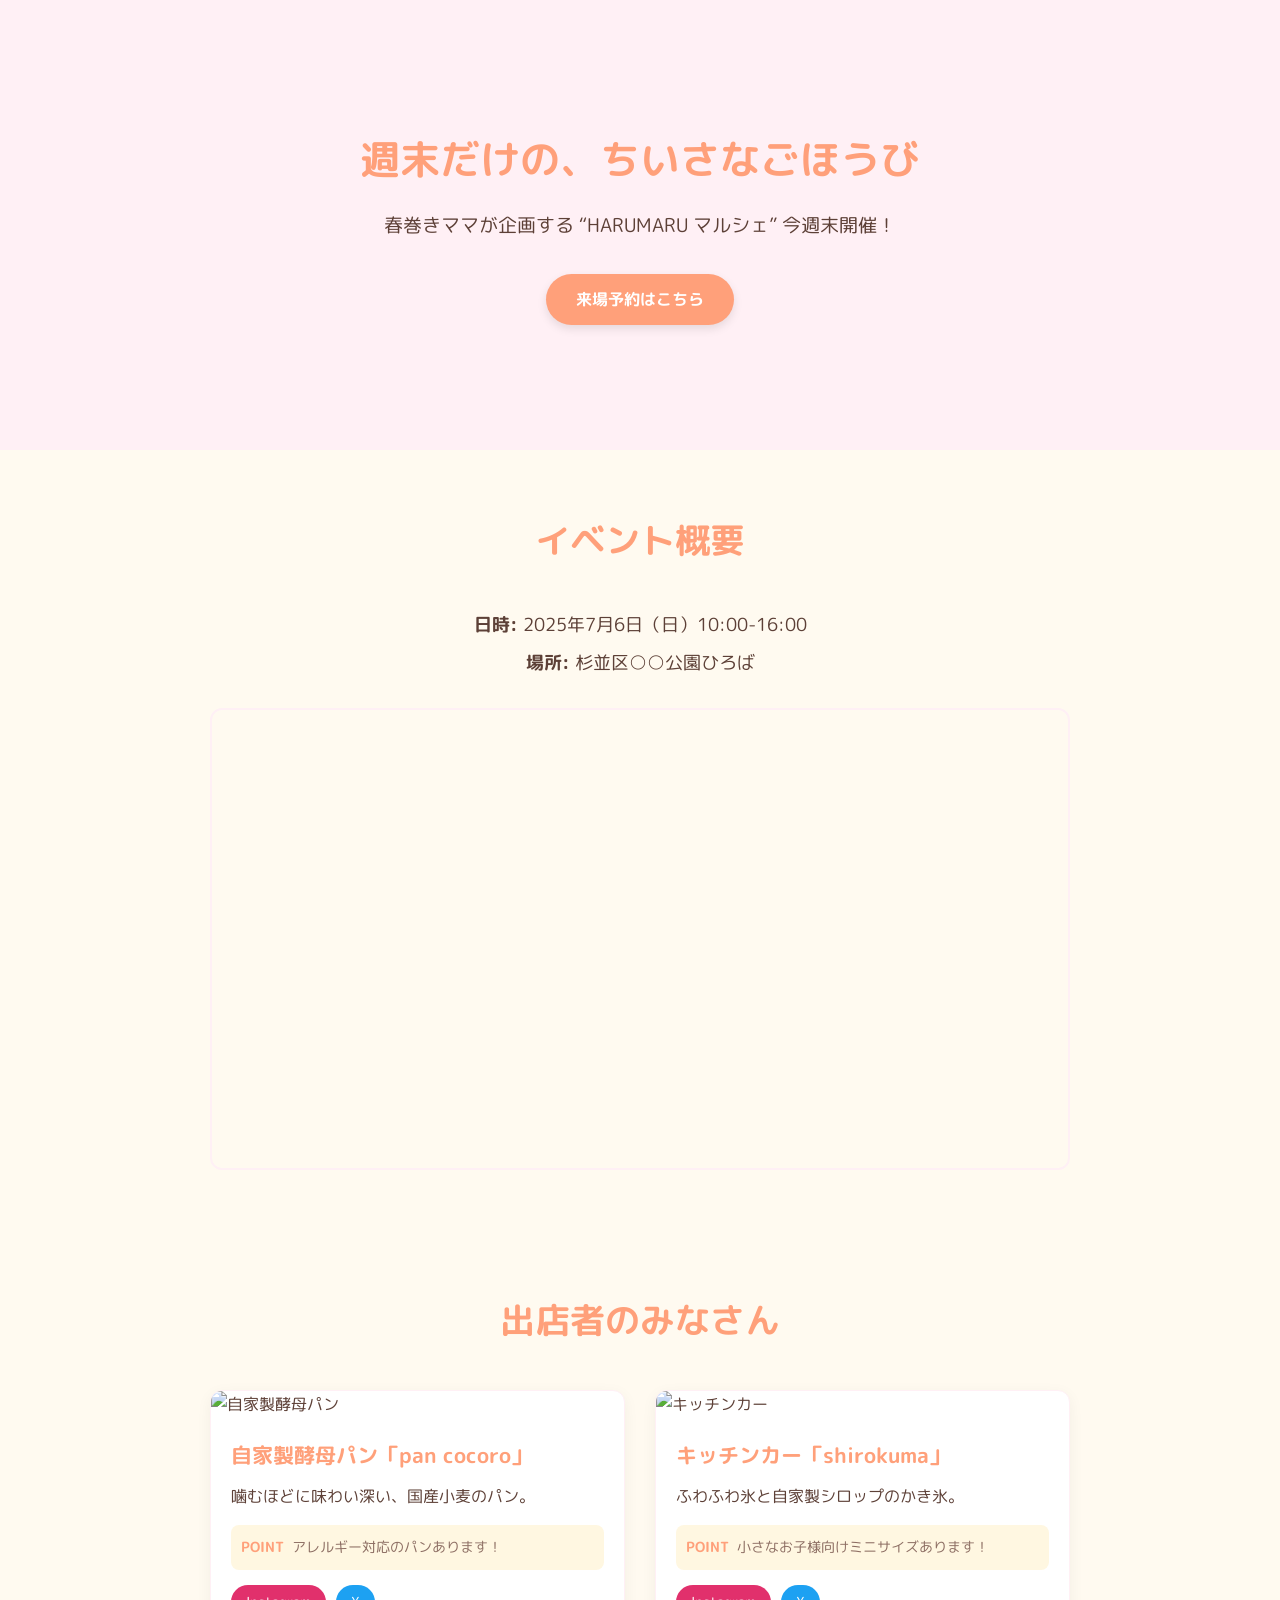
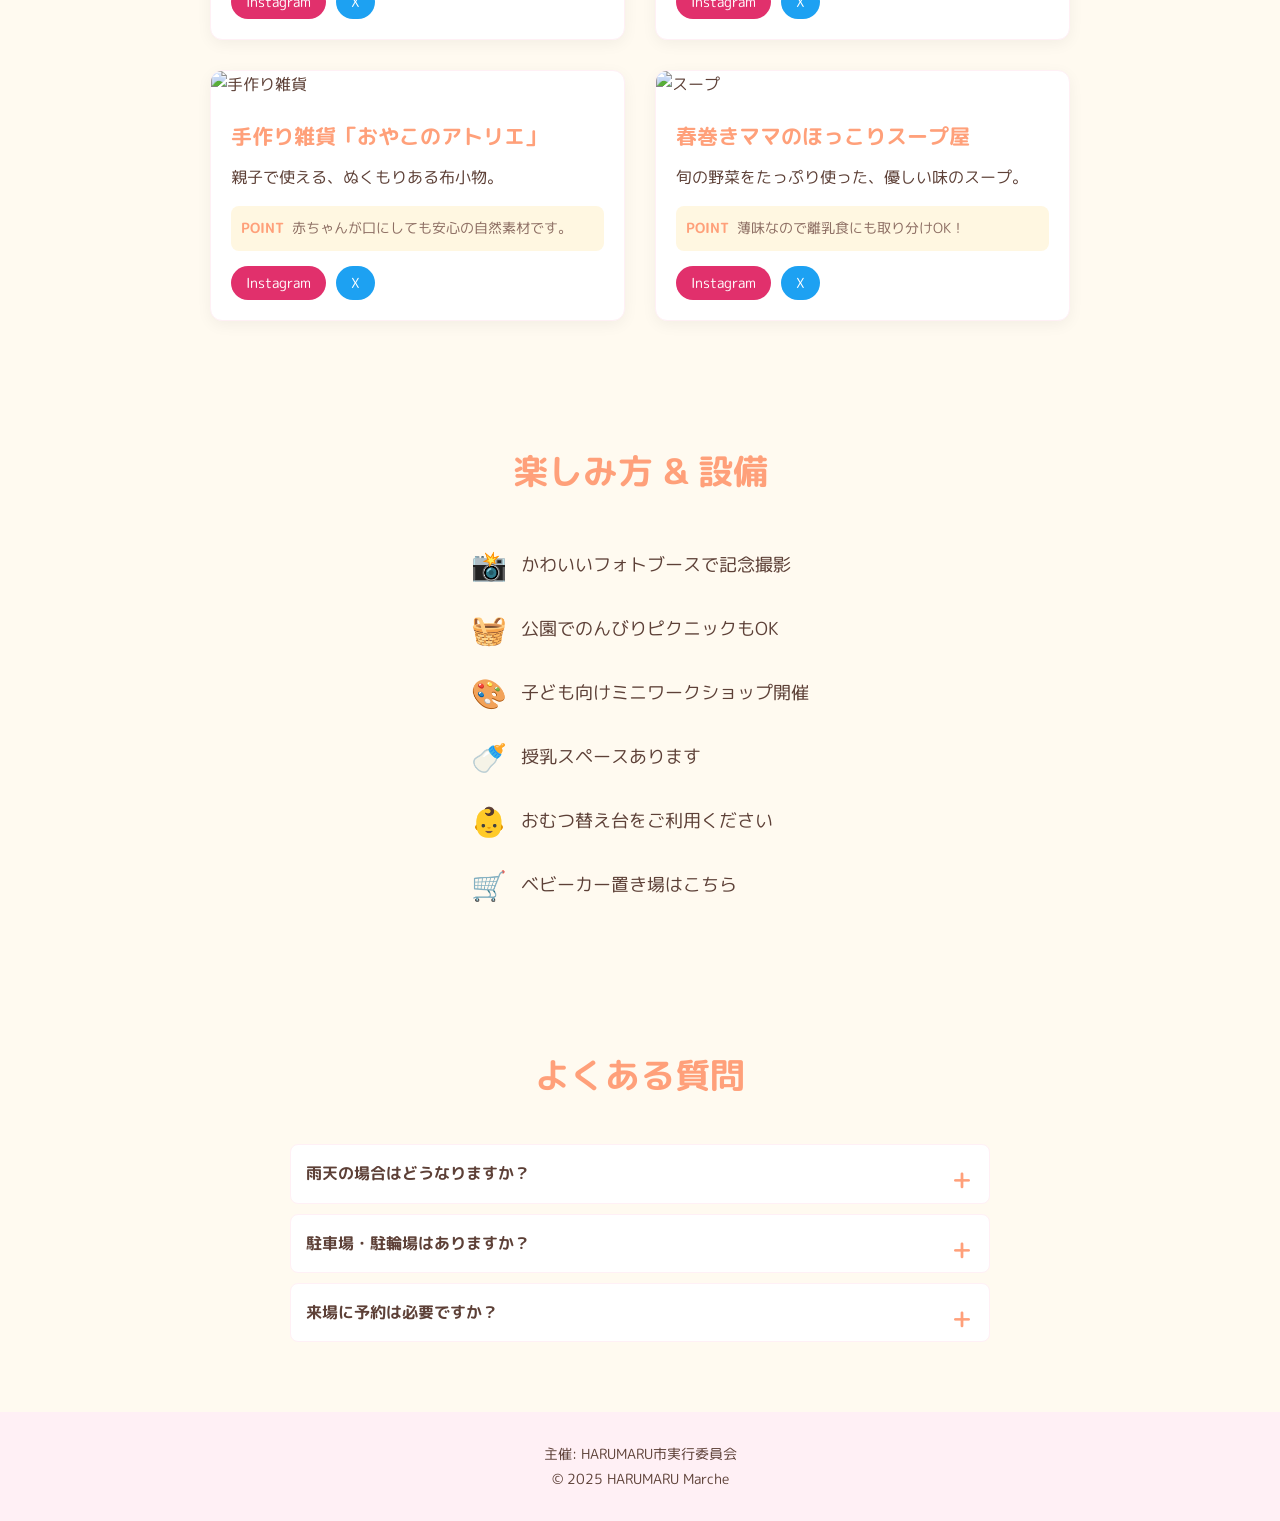
==== index.html @ 5907f89e "Initial commit" ====
<!-- index.html -->
<!DOCTYPE html>
<html lang="ja">
<head>
    <meta charset="UTF-8">
    <meta name="viewport" content="width=device-width, initial-scale=1.0">
    <title>週末限定マルシェ HARUMARU 市</title>
    <link rel="stylesheet" href="style.css">
    <link rel="preconnect" href="https://fonts.googleapis.com">
    <link rel="preconnect" href="https://fonts.gstatic.com" crossorigin>
    <link href="https://fonts.googleapis.com/css2?family=M+PLUS+Rounded+1c:wght@400;700&display=swap" rel="stylesheet">
</head>
<body>

    <header class="hero">
        <div class="hero-content fade-in-section">
            <h1>週末だけの、ちいさなごほうび</h1>
            <p>春巻きママが企画する “HARUMARU マルシェ” 今週末開催！</p>
            <a href="#reserve" id="cta-reserve" class="cta-button">来場予約はこちら</a>
        </div>
    </header>

    <main>
        <section id="overview" class="content-section fade-in-section">
            <h2>イベント概要</h2>
            <div class="overview-details">
                <p><strong>日時:</strong> 2025年7月6日（日）10:00-16:00</p>
                <p><strong>場所:</strong> 杉並区○○公園ひろば</p>
            </div>
            <div class="map-container">
                <iframe src="https://www.google.com/maps/embed?pb=!1m18!1m12!1m3!1d3240.488233838223!2d139.636393315259!3d35.68948798019224!2m3!1f0!2f0!3f0!3m2!1i1024!2i768!4f13.1!3m3!1m2!1s0x6018ed85f5d9e5a5%3A0x3b5a6926d1b918a!2z5p2g5L2466eJ55Kw5Y2I5Y-L!5e0!3m2!1sja!2sjp!4v1625461234567!5m2!1sja!2sjp" width="600" height="450" style="border:0;" allowfullscreen="" loading="lazy" title="開催場所の地図"></iframe>
            </div>
        </section>

        <section id="vendors" class="content-section fade-in-section">
            <h2>出店者のみなさん</h2>
            <div class="vendor-cards">
                <div class="card">
                    <img src="https://images.unsplash.com/photo-1509440159596-024908877212?q=80&w=800" alt="自家製酵母パン">
                    <div class="card-content">
                        <h3>自家製酵母パン「pan cocoro」</h3>
                        <p>噛むほどに味わい深い、国産小麦のパン。</p>
                        <p class="child-point"><span>POINT</span>アレルギー対応のパンあります！</p>
                        <div class="sns-links">
                            <a href="#" class="sns-button insta">Instagram</a>
                            <a href="#" class="sns-button x">X</a>
                        </div>
                    </div>
                </div>
                <div class="card">
                    <img src="https://images.unsplash.com/photo-1570172619644-dfd0315b8813?q=80&w=800" alt="キッチンカー">
                     <div class="card-content">
                        <h3>キッチンカー「shirokuma」</h3>
                        <p>ふわふわ氷と自家製シロップのかき氷。</p>
                        <p class="child-point"><span>POINT</span>小さなお子様向けミニサイズあります！</p>
                        <div class="sns-links">
                            <a href="#" class="sns-button insta">Instagram</a>
                            <a href="#" class="sns-button x">X</a>
                        </div>
                    </div>
                </div>
                <div class="card">
                    <img src="https://images.unsplash.com/photo-1516451969278-13342614b0e2?q=80&w=800" alt="手作り雑貨">
                     <div class="card-content">
                        <h3>手作り雑貨「おやこのアトリエ」</h3>
                        <p>親子で使える、ぬくもりある布小物。</p>
                        <p class="child-point"><span>POINT</span>赤ちゃんが口にしても安心の自然素材です。</p>
                        <div class="sns-links">
                            <a href="#" class="sns-button insta">Instagram</a>
                            <a href="#" class="sns-button x">X</a>
                        </div>
                    </div>
                </div>
                <div class="card">
                    <img src="https://images.unsplash.com/photo-1541544331-7589471735b8?q=80&w=800" alt="スープ">
                     <div class="card-content">
                        <h3>春巻きママのほっこりスープ屋</h3>
                        <p>旬の野菜をたっぷり使った、優しい味のスープ。</p>
                        <p class="child-point"><span>POINT</span>薄味なので離乳食にも取り分けOK！</p>
                        <div class="sns-links">
                            <a href="#" class="sns-button insta">Instagram</a>
                            <a href="#" class="sns-button x">X</a>
                        </div>
                    </div>
                </div>
            </div>
        </section>

        <section id="guide" class="content-section fade-in-section">
            <h2>楽しみ方 & 設備</h2>
            <ul class="guide-list">
                <li><span class="icon">📸</span> かわいいフォトブースで記念撮影</li>
                <li><span class="icon">🧺</span> 公園でのんびりピクニックもOK</li>
                <li><span class="icon">🎨</span> 子ども向けミニワークショップ開催</li>
                <li><span class="icon">🍼</span> 授乳スペースあります</li>
                <li><span class="icon">👶</span> おむつ替え台をご利用ください</li>
                <li><span class="icon">🛒</span> ベビーカー置き場はこちら</li>
            </ul>
        </section>

        <section id="faq" class="content-section fade-in-section">
            <h2>よくある質問</h2>
            <div class="faq-container">
                <details>
                    <summary>雨天の場合はどうなりますか？</summary>
                    <p>小雨決行です。荒天の場合は、前日の18時までに公式サイトおよびSNSにて中止のご連絡をいたします。</p>
                </details>
                <details>
                    <summary>駐車場・駐輪場はありますか？</summary>
                    <p>申し訳ありませんが、専用の駐車場はございません。公共交通機関をご利用いただくか、近隣のコインパーキングをご利用ください。駐輪場は公園のものをご利用いただけます。</p>
                </details>
                <details>
                    <summary>来場に予約は必要ですか？</summary>
                    <p>予約は不要で、どなたでもご自由にお越しいただけます。事前にご予約いただいた方には、当日受付でささやかなプレゼントをお渡しします。</p>
                </details>
            </div>
        </section>

    </main>

    <footer class="fade-in-section">
        <p>主催: HARUMARU市実行委員会</p>
        <p>&copy; 2025 HARUMARU Marche</p>
    </footer>

    <script src="script.js"></script>
</body>
</html>
---- style.css ----
/* style.css */
:root {
    --primary-color: #FFA07A; /* ライトサーモン */
    --secondary-color: #FFF0F5; /* ラベンダーブラッシュ */
    --accent-color: #87CEEB; /* スカイブルー */
    --text-color: #5D4037; /* ブラウン系 */
    --background-color: #FFFAF0; /* フローラルホワイト */
    --font-family: 'M PLUS Rounded 1c', sans-serif;
}

* {
    box-sizing: border-box;
    margin: 0;
    padding: 0;
}

body {
    font-family: var(--font-family);
    line-height: 1.7;
    color: var(--text-color);
    background-color: var(--background-color);
}

/* --- Animation --- */
.fade-in-section {
    opacity: 0;
    transform: translateY(20px);
    transition: opacity 0.8s ease-out, transform 0.8s ease-out;
}

.fade-in-section.visible {
    opacity: 1;
    transform: translateY(0);
}

/* --- General --- */
.content-section {
    max-width: 900px;
    margin: 0 auto;
    padding: 60px 20px;
    text-align: center;
}

.content-section h2 {
    font-size: 2.2rem;
    margin-bottom: 40px;
    color: var(--primary-color);
    font-weight: 700;
}

/* --- Hero Section --- */
.hero {
    background-color: var(--secondary-color);
    min-height: 50vh;
    display: flex;
    justify-content: center;
    align-items: center;
    text-align: center;
    padding: 0 20px;
}

.hero-content h1 {
    font-size: 2.5rem;
    color: var(--primary-color);
    margin-bottom: 1rem;
}

.hero-content p {
    font-size: 1.2rem;
    margin-bottom: 2rem;
}

.cta-button {
    display: inline-block;
    background-color: var(--primary-color);
    color: white;
    padding: 12px 30px;
    border-radius: 50px;
    text-decoration: none;
    font-weight: 700;
    transition: background-color 0.3s ease, transform 0.3s ease;
    box-shadow: 0 4px 10px rgba(0,0,0,0.1);
}

.cta-button:hover {
    background-color: #FA8072; /* サーモン */
    transform: translateY(-3px);
}

/* --- Overview Section --- */
#overview .overview-details p {
    font-size: 1.1rem;
    margin-bottom: 0.5rem;
}

.map-container {
    border: 2px solid var(--secondary-color);
    border-radius: 12px;
    overflow: hidden;
    margin-top: 30px;
}

/* --- Vendors Section --- */
.vendor-cards {
    display: grid;
    grid-template-columns: repeat(auto-fit, minmax(300px, 1fr));
    gap: 30px;
    text-align: left;
}

.card {
    background: #fff;
    border-radius: 12px;
    box-shadow: 0 4px 15px rgba(0,0,0,0.05);
    overflow: hidden;
    transition: transform 0.3s ease, box-shadow 0.3s ease;
    border: 1px solid var(--secondary-color);
}

.card:hover {
    transform: translateY(-5px);
    box-shadow: 0 8px 25px rgba(0,0,0,0.1);
}

.card img {
    width: 100%;
    height: auto;
    aspect-ratio: 4 / 3;
    object-fit: cover;
}

.card-content {
    padding: 20px;
}

.card-content h3 {
    font-size: 1.3rem;
    margin-bottom: 10px;
    color: var(--primary-color);
}

.child-point {
    background-color: #FFF7E1; /* パステルイエロー */
    border-radius: 8px;
    padding: 10px;
    font-size: 0.9rem;
    margin: 15px 0;
    color: #8D6E63; /* ブラウン系 */
}

.child-point span {
    font-weight: 700;
    color: var(--primary-color);
    margin-right: 8px;
}

.sns-links {
    margin-top: 15px;
    display: flex;
    gap: 10px;
}

.sns-button {
    text-decoration: none;
    color: white;
    padding: 5px 15px;
    border-radius: 20px;
    font-size: 0.9rem;
    transition: opacity 0.3s;
}
.sns-button:hover { opacity: 0.8; }

.sns-button.insta { background-color: #E1306C; }
.sns-button.x { background-color: #1DA1F2; }

/* --- Guide Section --- */
.guide-list {
    list-style: none;
    display: inline-block;
    text-align: left;
    font-size: 1.1rem;
}

.guide-list li {
    display: flex;
    align-items: center;
    margin-bottom: 15px;
}

.guide-list .icon {
    font-size: 1.8rem;
    margin-right: 15px;
    width: 35px;
    color: var(--accent-color);
}

/* --- FAQ Section --- */
.faq-container {
    max-width: 700px;
    margin: 0 auto;
    text-align: left;
}

.faq-container details {
    background: #fff;
    border: 1px solid var(--secondary-color);
    border-radius: 8px;
    margin-bottom: 10px;
    padding: 15px;
}

.faq-container summary {
    font-weight: 700;
    cursor: pointer;
    list-style: none; /* Safari */
}

.faq-container summary::-webkit-details-marker { display: none; } /* Chrome */

.faq-container summary::after {
    content: '＋';
    float: right;
    color: var(--primary-color);
    font-size: 1.5rem;
}

.faq-container details[open] summary::after {
    content: '−';
}

.faq-container p {
    margin-top: 15px;
    padding-top: 15px;
    border-top: 1px dashed var(--secondary-color);
}

/* --- Footer --- */
footer {
    background-color: var(--secondary-color);
    color: var(--text-color);
    text-align: center;
    padding: 30px 20px;
    font-size: 0.9rem;
}

/* --- Responsive --- */
@media (max-width: 768px) {
    .content-section h2 { font-size: 1.8rem; }
    .hero-content h1 { font-size: 2rem; }
    .hero-content p { font-size: 1rem; }
    .vendor-cards { grid-template-columns: 1fr; }
}
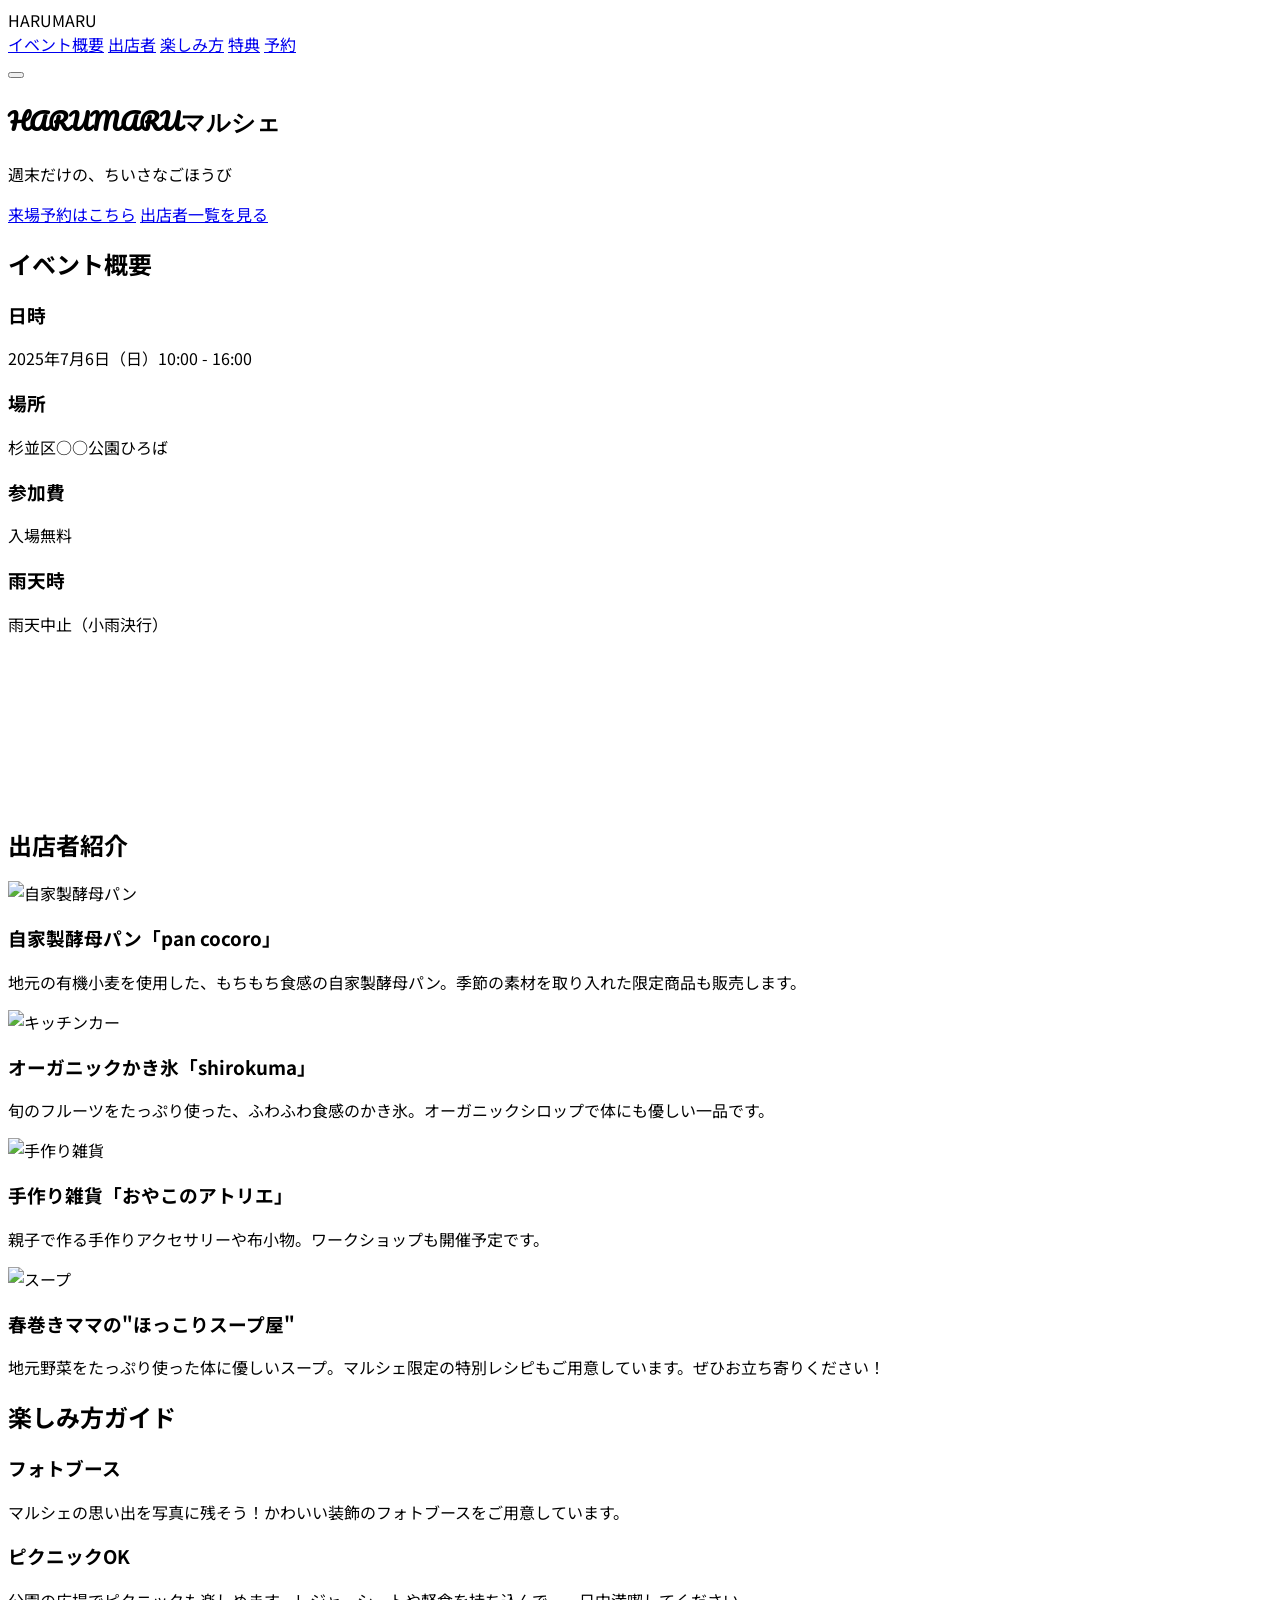
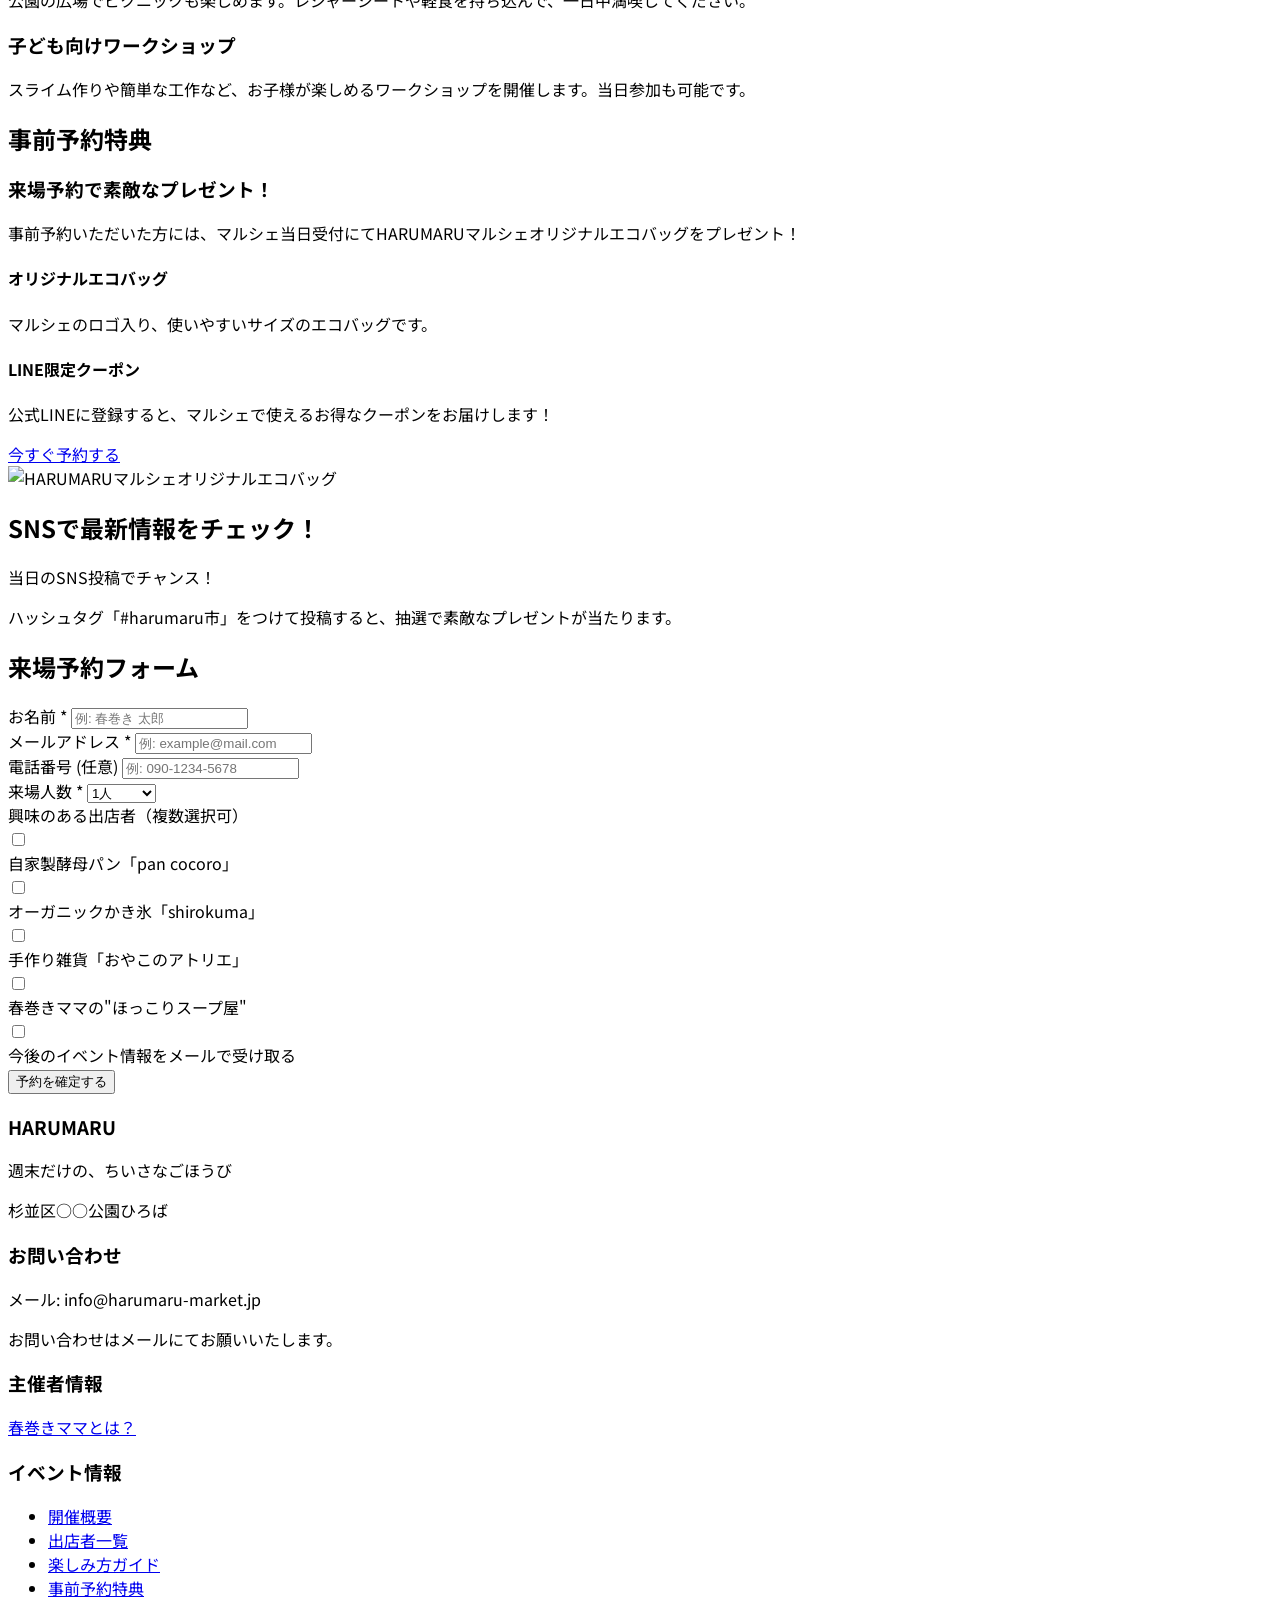
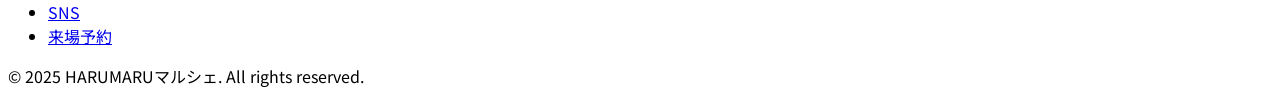
==== commit eb0f4333: "Update LP with new HTML from user" ====
--- a/index.html
+++ b/index.html
@@ -1,128 +1,417 @@
-<!-- index.html -->
 <!DOCTYPE html>
 <html lang="ja">
 <head>
     <meta charset="UTF-8">
     <meta name="viewport" content="width=device-width, initial-scale=1.0">
-    <title>週末限定マルシェ HARUMARU 市</title>
-    <link rel="stylesheet" href="style.css">
+    <title>HARUMARUマルシェ - 週末だけの、ちいさなごほうび</title>
     <link rel="preconnect" href="https://fonts.googleapis.com">
     <link rel="preconnect" href="https://fonts.gstatic.com" crossorigin>
-    <link href="https://fonts.googleapis.com/css2?family=M+PLUS+Rounded+1c:wght@400;700&display=swap" rel="stylesheet">
+    <link href="https://fonts.googleapis.com/css2?family=Pacifico&display=swap" rel="stylesheet">
+    <link href="https://fonts.googleapis.com/css2?family=Noto+Sans+JP:wght@300;400;500;700&display=swap" rel="stylesheet">
+    <link rel="stylesheet" href="https://cdnjs.cloudflare.com/ajax/libs/remixicon/4.6.0/remixicon.min.css">
+    <script src="https://cdn.tailwindcss.com/3.4.16"></script>
+    <script>
+        tailwind.config={
+            theme:{
+                extend:{
+                    colors:{
+                        primary:'#FF9D6C',
+                        secondary:'#FFD8A9'
+                    },
+                    borderRadius:{
+                        'none':'0px',
+                        'sm':'4px',
+                        DEFAULT:'8px',
+                        'md':'12px',
+                        'lg':'16px',
+                        'xl':'20px',
+                        '2xl':'24px',
+                        '3xl':'32px',
+                        'full':'9999px',
+                        'button':'50px'
+                    }
+                }
+            }
+        }
+    </script>
+    <style>
+        .font-pacifico {
+            font-family: 'Pacifico', cursive;
+        }
+        .font-noto {
+            font-family: 'Noto Sans JP', sans-serif;
+        }
+        .hero-section {
+            background-image: url('https://readdy.ai/api/search-image?query=A%20vibrant%20and%20lively%20outdoor%20market%20scene%20with%20people%20browsing%20stalls%20selling%20fresh%20produce%2C%20handmade%20crafts%2C%20and%20food.%20The%20atmosphere%20is%20cheerful%20and%20inviting%20with%20pastel%20colors%20dominating%20the%20scene.%20Focus%20on%20the%20diversity%20of%20products%20and%20the%20interactions%20between%20vendors%20and%20customers.%20Ensure%20the%20market%20scene%20clearly.%20The%20overall%20mood%20is%20cheerful%20and%20inviting%20with%20pastel%20colors.&width=1600&height=800&seq=hero123&orientation=landscape');
+            background-size: cover;
+            background-position: center;
+        }
+        input[type="number"]::-webkit-inner-spin-button,
+        input[type="number"]::-webkit-outer-spin-button {
+            -webkit-appearance: none;
+            margin: 0;
+        }
+    </style>
 </head>
-<body>
-
-    <header class="hero">
-        <div class="hero-content fade-in-section">
-            <h1>週末だけの、ちいさなごほうび</h1>
-            <p>春巻きママが企画する “HARUMARU マルシェ” 今週末開催！</p>
-            <a href="#reserve" id="cta-reserve" class="cta-button">来場予約はこちら</a>
-        </div>
-    </header>
-
-    <main>
-        <section id="overview" class="content-section fade-in-section">
-            <h2>イベント概要</h2>
-            <div class="overview-details">
-                <p><strong>日時:</strong> 2025年7月6日（日）10:00-16:00</p>
-                <p><strong>場所:</strong> 杉並区○○公園ひろば</p>
-            </div>
-            <div class="map-container">
-                <iframe src="https://www.google.com/maps/embed?pb=!1m18!1m12!1m3!1d3240.488233838223!2d139.636393315259!3d35.68948798019224!2m3!1f0!2f0!3f0!3m2!1i1024!2i768!4f13.1!3m3!1m2!1s0x6018ed85f5d9e5a5%3A0x3b5a6926d1b918a!2z5p2g5L2466eJ55Kw5Y2I5Y-L!5e0!3m2!1sja!2sjp!4v1625461234567!5m2!1sja!2sjp" width="600" height="450" style="border:0;" allowfullscreen="" loading="lazy" title="開催場所の地図"></iframe>
-            </div>
-        </section>
-
-        <section id="vendors" class="content-section fade-in-section">
-            <h2>出店者のみなさん</h2>
-            <div class="vendor-cards">
-                <div class="card">
-                    <img src="https://images.unsplash.com/photo-1509440159596-024908877212?q=80&w=800" alt="自家製酵母パン">
-                    <div class="card-content">
-                        <h3>自家製酵母パン「pan cocoro」</h3>
-                        <p>噛むほどに味わい深い、国産小麦のパン。</p>
-                        <p class="child-point"><span>POINT</span>アレルギー対応のパンあります！</p>
-                        <div class="sns-links">
-                            <a href="#" class="sns-button insta">Instagram</a>
-                            <a href="#" class="sns-button x">X</a>
-                        </div>
-                    </div>
-                </div>
-                <div class="card">
-                    <img src="https://images.unsplash.com/photo-1570172619644-dfd0315b8813?q=80&w=800" alt="キッチンカー">
-                     <div class="card-content">
-                        <h3>キッチンカー「shirokuma」</h3>
-                        <p>ふわふわ氷と自家製シロップのかき氷。</p>
-                        <p class="child-point"><span>POINT</span>小さなお子様向けミニサイズあります！</p>
-                        <div class="sns-links">
-                            <a href="#" class="sns-button insta">Instagram</a>
-                            <a href="#" class="sns-button x">X</a>
-                        </div>
-                    </div>
-                </div>
-                <div class="card">
-                    <img src="https://images.unsplash.com/photo-1516451969278-13342614b0e2?q=80&w=800" alt="手作り雑貨">
-                     <div class="card-content">
-                        <h3>手作り雑貨「おやこのアトリエ」</h3>
-                        <p>親子で使える、ぬくもりある布小物。</p>
-                        <p class="child-point"><span>POINT</span>赤ちゃんが口にしても安心の自然素材です。</p>
-                        <div class="sns-links">
-                            <a href="#" class="sns-button insta">Instagram</a>
-                            <a href="#" class="sns-button x">X</a>
-                        </div>
-                    </div>
-                </div>
-                <div class="card">
-                    <img src="https://images.unsplash.com/photo-1541544331-7589471735b8?q=80&w=800" alt="スープ">
-                     <div class="card-content">
-                        <h3>春巻きママのほっこりスープ屋</h3>
-                        <p>旬の野菜をたっぷり使った、優しい味のスープ。</p>
-                        <p class="child-point"><span>POINT</span>薄味なので離乳食にも取り分けOK！</p>
-                        <div class="sns-links">
-                            <a href="#" class="sns-button insta">Instagram</a>
-                            <a href="#" class="sns-button x">X</a>
-                        </div>
-                    </div>
-                </div>
-            </div>
-        </section>
-
-        <section id="guide" class="content-section fade-in-section">
-            <h2>楽しみ方 & 設備</h2>
-            <ul class="guide-list">
-                <li><span class="icon">📸</span> かわいいフォトブースで記念撮影</li>
-                <li><span class="icon">🧺</span> 公園でのんびりピクニックもOK</li>
-                <li><span class="icon">🎨</span> 子ども向けミニワークショップ開催</li>
-                <li><span class="icon">🍼</span> 授乳スペースあります</li>
-                <li><span class="icon">👶</span> おむつ替え台をご利用ください</li>
-                <li><span class="icon">🛒</span> ベビーカー置き場はこちら</li>
-            </ul>
-        </section>
-
-        <section id="faq" class="content-section fade-in-section">
-            <h2>よくある質問</h2>
-            <div class="faq-container">
-                <details>
-                    <summary>雨天の場合はどうなりますか？</summary>
-                    <p>小雨決行です。荒天の場合は、前日の18時までに公式サイトおよびSNSにて中止のご連絡をいたします。</p>
-                </details>
-                <details>
-                    <summary>駐車場・駐輪場はありますか？</summary>
-                    <p>申し訳ありませんが、専用の駐車場はございません。公共交通機関をご利用いただくか、近隣のコインパーキングをご利用ください。駐輪場は公園のものをご利用いただけます。</p>
-                </details>
-                <details>
-                    <summary>来場に予約は必要ですか？</summary>
-                    <p>予約は不要で、どなたでもご自由にお越しいただけます。事前にご予約いただいた方には、当日受付でささやかなプレゼントをお渡しします。</p>
-                </details>
-            </div>
-        </section>
-
-    </main>
-
-    <footer class="fade-in-section">
-        <p>主催: HARUMARU市実行委員会</p>
-        <p>&copy; 2025 HARUMARU Marche</p>
+<body class="bg-white font-noto">
+    <!-- ナビゲーション -->
+    <nav class="bg-white shadow-sm py-4">
+        <div class="container mx-auto px-4 flex justify-between items-center">
+            <div class="text-2xl font-['Pacifico'] text-primary">HARUMARU</div>
+            <div class="hidden md:flex space-x-6 items-center">
+                <a href="#about" class="text-gray-700 hover:text-primary transition">イベント概要</a>
+                <a href="#shops" class="text-gray-700 hover:text-primary transition">出店者</a>
+                <a href="#guide" class="text-gray-700 hover:text-primary transition">楽しみ方</a>
+                <a href="#benefits" class="text-gray-700 hover:text-primary transition">特典</a>
+                <a href="#reservation" class="text-gray-700 hover:text-primary transition">予約</a>
+            </div>
+            <div class="md:hidden">
+                <button class="text-gray-700 focus:outline-none">
+                    <i class="ri-menu-line ri-xl"></i>
+                </button>
+            </div>
+        </div>
+    </nav>
+
+    <!-- ヒーローセクション -->
+    <section class="hero-section bg-cover bg-center h-[60vh] flex items-center justify-center text-white relative">
+        <div class="absolute inset-0 bg-black opacity-30"></div>
+        <div class="text-center z-10 p-4">
+            <h1 class="text-5xl font-bold mb-4 font-pacifico">HARUMARUマルシェ</h1>
+            <p class="text-xl mb-8">週末だけの、ちいさなごほうび</p>
+            <div class="flex flex-col sm:flex-row gap-4">
+                <a href="#reservation" class="bg-primary text-white px-6 py-3 !rounded-button whitespace-nowrap hover:bg-opacity-90 transition text-center">来場予約はこちら</a>
+                <a href="#shops" class="bg-white border border-gray-300 text-gray-700 px-6 py-3 !rounded-button whitespace-nowrap hover:bg-gray-50 transition text-center">出店者一覧を見る</a>
+            </div>
+        </div>
+    </section>
+
+    <!-- イベント概要 -->
+    <section id="about" class="py-16 bg-gray-50">
+        <div class="container mx-auto px-4">
+            <h2 class="text-3xl font-bold text-center mb-12">イベント概要</h2>
+            <div class="bg-white rounded-lg shadow-sm p-8 max-w-4xl mx-auto">
+                <div class="grid md:grid-cols-2 gap-8">
+                    <div>
+                        <div class="flex items-start mb-6">
+                            <div class="w-10 h-10 flex items-center justify-center text-primary mr-4">
+                                <i class="ri-calendar-line ri-lg"></i>
+                            </div>
+                            <div>
+                                <h3 class="font-medium text-lg mb-1">日時</h3>
+                                <p>2025年7月6日（日）10:00 - 16:00</p>
+                            </div>
+                        </div>
+                        <div class="flex items-start mb-6">
+                            <div class="w-10 h-10 flex items-center justify-center text-primary mr-4">
+                                <i class="ri-map-pin-line ri-lg"></i>
+                            </div>
+                            <div>
+                                <h3 class="font-medium text-lg mb-1">場所</h3>
+                                <p>杉並区○○公園ひろば</p>
+                            </div>
+                        </div>
+                        <div class="flex items-start mb-6">
+                            <div class="w-10 h-10 flex items-center justify-center text-primary mr-4">
+                                <i class="ri-information-line ri-lg"></i>
+                            </div>
+                            <div>
+                                <h3 class="font-medium text-lg mb-1">参加費</h3>
+                                <p>入場無料</p>
+                            </div>
+                        </div>
+                        <div class="flex items-start">
+                            <div class="w-10 h-10 flex items-center justify-center text-primary mr-4">
+                                <i class="ri-cloud-line ri-lg"></i>
+                            </div>
+                            <div>
+                                <h3 class="font-medium text-lg mb-1">雨天時</h3>
+                                <p>雨天中止（小雨決行）</p>
+                            </div>
+                        </div>
+                    </div>
+                    <div class="h-64 md:h-auto rounded overflow-hidden">
+                        <iframe src="https://www.google.com/maps/embed?pb=!1m18!1m12!1m3!1d3240.488233838223!2d139.636393315259!3d35.68948798019224!2m3!1f0!2f0!3f0!3m2!1i1024!2i768!4f13.1!3m3!1m2!1s0x6018ed85f5d9e5a5%3A0x3b5a6926d1b918a!2z5p2g5L2466eJ55Kw5Y2I5Y-L!5e0!3m2!1sja!2sjp!4v1625461234567!5m2!1sja!2sjp" width="100%" height="100%" style="border:0;" allowfullscreen="" loading="lazy"></iframe>
+                    </div>
+                </div>
+            </div>
+        </div>
+    </section>
+
+    <!-- 出店者紹介 -->
+    <section id="shops" class="py-16">
+        <div class="container mx-auto px-4">
+            <h2 class="text-3xl font-bold text-center mb-12">出店者紹介</h2>
+            <div class="grid grid-cols-1 md:grid-cols-2 lg:grid-cols-3 gap-8">
+                <!-- 出店者1 -->
+                <div class="bg-white rounded-lg shadow-sm overflow-hidden transition transform hover:-translate-y-1 hover:shadow-md">
+                    <div class="h-48 overflow-hidden">
+                        <img src="https://readdy.ai/api/search-image?query=Freshly%20baked%20artisan%20bread%20on%20a%20wooden%20cutting%20board%20in%20a%20bakery%20setting%20with%20natural%20light.%20The%20bread%20has%20a%20beautiful%20golden%20crust%20with%20some%20flour%20dusting.%20The%20background%20shows%20a%20cozy%20bakery%20atmosphere%20with%20neutral%20colors.&width=600&height=400&seq=bread123&orientation=landscape" alt="自家製酵母パン" class="w-full h-full object-cover object-top">
+                    </div>
+                    <div class="p-4">
+                        <h3 class="text-xl font-bold mb-2">自家製酵母パン「pan cocoro」</h3>
+                        <p class="text-gray-600">地元の有機小麦を使用した、もちもち食感の自家製酵母パン。季節の素材を取り入れた限定商品も販売します。</p>
+                    </div>
+                </div>
+                <!-- 出店者2 -->
+                <div class="bg-white rounded-lg shadow-sm overflow-hidden transition transform hover:-translate-y-1 hover:shadow-md">
+                    <div class="h-48 overflow-hidden">
+                        <img src="https://readdy.ai/api/search-image?query=A%20vibrant%20and%20colorful%20food%20truck%20specializing%20in%20shaved%20ice%20or%20desserts%20at%20an%20outdoor%20event.%20The%20truck%20is%20decorated%20with%20playful%20illustrations%20and%20bright%20colors.%20There%20are%20people%20around%20the%20truck%2C%20enjoying%20their%20treats.%20The%20scene%20is%20lively%20and%20inviting.&width=600&height=400&seq=foodtruck123&orientation=landscape" alt="キッチンカー" class="w-full h-full object-cover object-top">
+                    </div>
+                    <div class="p-4">
+                        <h3 class="text-xl font-bold mb-2">オーガニックかき氷「shirokuma」</h3>
+                        <p class="text-gray-600">旬のフルーツをたっぷり使った、ふわふわ食感のかき氷。オーガニックシロップで体にも優しい一品です。</p>
+                    </div>
+                </div>
+                <!-- 出店者3 -->
+                <div class="bg-white rounded-lg shadow-sm overflow-hidden transition transform hover:-translate-y-1 hover:shadow-md">
+                    <div class="h-48 overflow-hidden">
+                        <img src="https://readdy.ai/api/search-image?query=Handmade%20crafts%20and%20accessories%20displayed%20on%20a%20market%20stall.%20Items%20include%20colorful%20fabric%20items%2C%20handcrafted%20jewelry%2C%20and%20small%20art%20pieces.%20The%20display%20has%20a%20warm%2C%20inviting%20aesthetic%20with%20natural%20materials%20and%20soft%20colors.%20The%20crafts%20appear%20to%20be%20made%20with%20care%20and%20attention%20to%20detail.&width=600&height=400&seq=craft123&orientation=landscape" alt="手作り雑貨" class="w-full h-full object-cover object-top">
+                    </div>
+                    <div class="p-4">
+                        <h3 class="text-xl font-bold mb-2">手作り雑貨「おやこのアトリエ」</h3>
+                        <p class="text-gray-600">親子で作る手作りアクセサリーや布小物。ワークショップも開催予定です。</p>
+                    </div>
+                </div>
+                <!-- 出店者4 -->
+                <div class="bg-white rounded-lg shadow-sm overflow-hidden transition transform hover:-translate-y-1 hover:shadow-md">
+                    <div class="h-48 overflow-hidden">
+                        <img src="https://readdy.ai/api/search-image?query=A%20warm%20and%20inviting%20bowl%20of%20vegetable%20soup%20with%20fresh%20ingredients%20and%20a%20steaming%20effect.%20The%20soup%20is%20garnished%20with%20herbs%20and%20served%20in%20a%20rustic%20bowl%20on%20a%20wooden%20table.%20The%20lighting%20is%20soft%20and%20natural%2C%20emphasizing%20the%20comforting%20aspect%20of%20the%20dish.&width=600&height=400&seq=soup123&orientation=landscape" alt="スープ" class="w-full h-full object-cover object-top">
+                    </div>
+                    <div class="p-4">
+                        <h3 class="text-xl font-bold mb-2">春巻きママの"ほっこりスープ屋"</h3>
+                        <p class="text-gray-600">地元野菜をたっぷり使った体に優しいスープ。マルシェ限定の特別レシピもご用意しています。ぜひお立ち寄りください！</p>
+                    </div>
+                </div>
+            </div>
+        </div>
+    </section>
+
+    <!-- 楽しみ方ガイド -->
+    <section id="guide" class="py-16 bg-gray-50">
+        <div class="container mx-auto px-4">
+            <h2 class="text-3xl font-bold text-center mb-12">楽しみ方ガイド</h2>
+            <div class="grid grid-cols-1 md:grid-cols-3 gap-8">
+                <!-- フォトブース -->
+                <div class="bg-white rounded-lg p-6 shadow-sm text-center">
+                    <div class="w-16 h-16 flex items-center justify-center mx-auto bg-primary bg-opacity-10 rounded-full mb-4">
+                        <i class="ri-camera-line ri-xl text-primary"></i>
+                    </div>
+                    <h3 class="text-xl font-bold mb-3">フォトブース</h3>
+                    <p class="text-gray-600">マルシェの思い出を写真に残そう！かわいい装飾のフォトブースをご用意しています。</p>
+                </div>
+                <!-- ピクニックOK -->
+                <div class="bg-white rounded-lg p-6 shadow-sm text-center">
+                    <div class="w-16 h-16 flex items-center justify-center mx-auto bg-primary bg-opacity-10 rounded-full mb-4">
+                        <i class="ri-leaf-line ri-xl text-primary"></i>
+                    </div>
+                    <h3 class="text-xl font-bold mb-3">ピクニックOK</h3>
+                    <p class="text-gray-600">公園の広場でピクニックも楽しめます。レジャーシートや軽食を持ち込んで、一日中満喫してください。</p>
+                </div>
+                <!-- 子ども向けワークショップ -->
+                <div class="bg-white rounded-lg p-6 shadow-sm text-center">
+                    <div class="w-16 h-16 flex items-center justify-center mx-auto bg-primary bg-opacity-10 rounded-full mb-4">
+                        <i class="ri-palette-line ri-xl text-primary"></i>
+                    </div>
+                    <h3 class="text-xl font-bold mb-3">子ども向けワークショップ</h3>
+                    <p class="text-gray-600">スライム作りや簡単な工作など、お子様が楽しめるワークショップを開催します。当日参加も可能です。</p>
+                </div>
+            </div>
+        </div>
+    </section>
+
+    <!-- 事前予約特典 -->
+    <section id="benefits" class="py-16">
+        <div class="container mx-auto px-4">
+            <h2 class="text-3xl font-bold text-center mb-12">事前予約特典</h2>
+            <div class="max-w-4xl mx-auto bg-white rounded-lg shadow-sm overflow-hidden">
+                <div class="grid md:grid-cols-2">
+                    <div class="p-8">
+                        <h3 class="text-2xl font-bold mb-4">来場予約で素敵なプレゼント！</h3>
+                        <p class="text-gray-600 mb-6">事前予約いただいた方には、マルシェ当日受付にてHARUMARUマルシェオリジナルエコバッグをプレゼント！</p>
+                        <div class="space-y-4 mb-8">
+                            <div class="flex items-center">
+                                <div class="w-8 h-8 flex items-center justify-center bg-primary bg-opacity-10 rounded-full mr-3">
+                                    <i class="ri-gift-line text-primary"></i>
+                                </div>
+                                <div>
+                                    <h4 class="font-medium text-lg">オリジナルエコバッグ</h4>
+                                    <p class="text-sm text-gray-500">マルシェのロゴ入り、使いやすいサイズのエコバッグです。</p>
+                                </div>
+                            </div>
+                            <div class="flex items-center">
+                                <div class="w-8 h-8 flex items-center justify-center bg-primary bg-opacity-10 rounded-full mr-3">
+                                    <i class="ri-coupon-line text-primary"></i>
+                                </div>
+                                <div>
+                                    <h4 class="font-medium text-lg">LINE限定クーポン</h4>
+                                    <p class="text-sm text-gray-500">公式LINEに登録すると、マルシェで使えるお得なクーポンをお届けします！</p>
+                                </div>
+                            </div>
+                        </div>
+                        <a href="#reservation" class="inline-block bg-primary text-white px-6 py-3 !rounded-button whitespace-nowrap hover:bg-opacity-90 transition">今すぐ予約する</a>
+                    </div>
+                    <div class="bg-gray-100">
+                        <img src="https://readdy.ai/api/search-image?query=An%20eco-friendly%20canvas%20tote%20bag%20with%20a%20cute%2C%20minimalist%20design%20featuring%20a%20small%20market%20or%20food-related%20illustration.%20The%20bag%20is%20photographed%20against%20a%20clean%2C%20light%20background.%20The%20tote%20bag%20has%20a%20natural%20beige%20color%20with%20a%20simple%2C%20elegant%20design%20printed%20in%20soft%20colors.&width=600&height=600&seq=tote123&orientation=squarish" alt="HARUMARUマルシェオリジナルエコバッグ" class="w-full h-full object-cover object-center">
+                    </div>
+                </div>
+            </div>
+        </div>
+    </section>
+
+    <!-- SNSセクション -->
+    <section id="sns" class="py-16 bg-gray-50">
+        <div class="container mx-auto px-4 text-center">
+            <h2 class="text-3xl font-bold mb-8">SNSで最新情報をチェック！</h2>
+            <div class="flex justify-center items-center space-x-6 mb-8">
+                <a href="#" class="w-14 h-14 flex items-center justify-center bg-pink-50 rounded-full hover:bg-pink-100 transition">
+                    <i class="ri-instagram-line ri-xl text-pink-600"></i>
+                </a>
+                <a href="#" class="w-14 h-14 flex items-center justify-center bg-blue-50 rounded-full hover:bg-blue-100 transition">
+                    <i class="ri-twitter-x-line ri-xl text-gray-800"></i>
+                </a>
+                <a href="#" class="w-14 h-14 flex items-center justify-center bg-green-50 rounded-full hover:bg-green-100 transition">
+                    <i class="ri-line-line ri-xl text-green-600"></i>
+                </a>
+            </div>
+            <div class="bg-primary bg-opacity-10 p-4 rounded-lg inline-block">
+                <p class="font-medium text-primary mb-2">当日のSNS投稿でチャンス！</p>
+                <p class="text-gray-600 text-sm">ハッシュタグ「#harumaru市」をつけて投稿すると、抽選で素敵なプレゼントが当たります。</p>
+            </div>
+        </div>
+    </section>
+
+    <!-- 予約フォーム -->
+    <section id="reservation" class="py-16">
+        <div class="container mx-auto px-4">
+            <h2 class="text-3xl font-bold text-center mb-12">来場予約フォーム</h2>
+            <div class="max-w-2xl mx-auto bg-white rounded-lg shadow-sm p-8">
+                <form>
+                    <div class="mb-6">
+                        <label for="name" class="block text-gray-700 font-medium mb-2">お名前 <span class="text-red-500">*</span></label>
+                        <input type="text" id="name" class="w-full px-4 py-2 border border-gray-300 rounded focus:outline-none focus:ring-2 focus:ring-primary focus:border-transparent" placeholder="例: 春巻き 太郎" required>
+                    </div>
+                    <div class="mb-6">
+                        <label for="email" class="block text-gray-700 font-medium mb-2">メールアドレス <span class="text-red-500">*</span></label>
+                        <input type="email" id="email" class="w-full px-4 py-2 border border-gray-300 rounded focus:outline-none focus:ring-2 focus:ring-primary focus:border-transparent" placeholder="例: example@mail.com" required>
+                    </div>
+                    <div class="mb-6">
+                        <label for="phone" class="block text-gray-700 font-medium mb-2">電話番号 (任意)</label>
+                        <input type="tel" id="phone" class="w-full px-4 py-2 border border-gray-300 rounded focus:outline-none focus:ring-2 focus:ring-primary focus:border-transparent" placeholder="例: 090-1234-5678">
+                    </div>
+                    <div class="mb-6">
+                        <label for="attendees" class="block text-gray-700 font-medium mb-2">来場人数 <span class="text-red-500">*</span></label>
+                        <select id="attendees" class="w-full px-4 py-2 border border-gray-300 rounded focus:outline-none focus:ring-2 focus:ring-primary focus:border-transparent pr-8" required>
+                            <option value="1">1人</option>
+                            <option value="2">2人</option>
+                            <option value="3">3人</option>
+                            <option value="4">4人</option>
+                            <option value="5">5人以上</option>
+                        </select>
+                    </div>
+                    <div class="mb-6">
+                        <label class="block text-gray-700 mb-2">興味のある出店者（複数選択可）</label>
+                        <div class="space-y-2">
+                            <div class="flex items-center">
+                                <div class="relative w-5 h-5 mr-2">
+                                    <input type="checkbox" id="shop1" class="opacity-0 absolute w-full h-full cursor-pointer">
+                                    <div class="w-5 h-5 border border-gray-300 rounded flex items-center justify-center bg-white">
+                                        <div class="hidden w-3 h-3 bg-primary rounded-sm"></div>
+                                    </div>
+                                </div>
+                                <label for="shop1" class="cursor-pointer">自家製酵母パン「pan cocoro」</label>
+                            </div>
+                            <div class="flex items-center">
+                                <div class="relative w-5 h-5 mr-2">
+                                    <input type="checkbox" id="shop2" class="opacity-0 absolute w-full h-full cursor-pointer">
+                                    <div class="w-5 h-5 border border-gray-300 rounded flex items-center justify-center bg-white">
+                                        <div class="hidden w-3 h-3 bg-primary rounded-sm"></div>
+                                    </div>
+                                </div>
+                                <label for="shop2" class="cursor-pointer">オーガニックかき氷「shirokuma」</label>
+                            </div>
+                            <div class="flex items-center">
+                                <div class="relative w-5 h-5 mr-2">
+                                    <input type="checkbox" id="shop3" class="opacity-0 absolute w-full h-full cursor-pointer">
+                                    <div class="w-5 h-5 border border-gray-300 rounded flex items-center justify-center bg-white">
+                                        <div class="hidden w-3 h-3 bg-primary rounded-sm"></div>
+                                    </div>
+                                </div>
+                                <label for="shop3" class="cursor-pointer">手作り雑貨「おやこのアトリエ」</label>
+                            </div>
+                            <div class="flex items-center">
+                                <div class="relative w-5 h-5 mr-2">
+                                    <input type="checkbox" id="shop4" class="opacity-0 absolute w-full h-full cursor-pointer">
+                                    <div class="w-5 h-5 border border-gray-300 rounded flex items-center justify-center bg-white">
+                                        <div class="hidden w-3 h-3 bg-primary rounded-sm"></div>
+                                    </div>
+                                </div>
+                                <label for="shop4" class="cursor-pointer">春巻きママの"ほっこりスープ屋"</label>
+                            </div>
+                        </div>
+                    </div>
+                    <div class="flex items-center mb-6">
+                        <div class="relative w-5 h-5 mr-2">
+                            <input type="checkbox" id="newsletter" class="opacity-0 absolute w-full h-full cursor-pointer">
+                            <div class="w-5 h-5 border border-gray-300 rounded flex items-center justify-center bg-white">
+                                <div class="hidden w-3 h-3 bg-primary rounded-sm"></div>
+                            </div>
+                        </div>
+                        <label for="newsletter" class="cursor-pointer text-sm text-gray-600">今後のイベント情報をメールで受け取る</label>
+                    </div>
+                    <button type="submit" class="w-full bg-primary text-white px-6 py-3 !rounded-button whitespace-nowrap hover:bg-opacity-90 transition font-medium">予約を確定する</button>
+                </form>
+            </div>
+        </div>
+    </section>
+
+    <!-- フッター -->
+    <footer class="bg-gray-800 text-white py-12">
+        <div class="container mx-auto px-4">
+            <div class="grid grid-cols-1 md:grid-cols-3 gap-8">
+                <div>
+                    <h3 class="text-2xl font-['Pacifico'] text-primary mb-4">HARUMARU</h3>
+                    <p class="text-gray-300 mb-2">週末だけの、ちいさなごほうび</p>
+                    <p class="text-gray-300">杉並区○○公園ひろば</p>
+                </div>
+                <div>
+                    <h3 class="text-lg font-bold mb-4">お問い合わせ</h3>
+                    <p class="text-gray-300 mb-2">メール: info@harumaru-market.jp</p>
+                    <p class="text-gray-300 mb-4">お問い合わせはメールにてお願いいたします。</p>
+                    <h3 class="text-lg font-bold mb-4">主催者情報</h3>
+                    <a href="#" class="text-primary hover:underline">春巻きママとは？</a>
+                </div>
+                <div>
+                    <h3 class="text-lg font-bold mb-4">イベント情報</h3>
+                    <ul class="space-y-2 text-gray-300">
+                        <li><a href="#about" class="hover:text-white transition">開催概要</a></li>
+                        <li><a href="#shops" class="hover:text-white transition">出店者一覧</a></li>
+                        <li><a href="#guide" class="hover:text-white transition">楽しみ方ガイド</a></li>
+                        <li><a href="#benefits" class="hover:text-white transition">事前予約特典</a></li>
+                        <li><a href="#sns" class="hover:text-white transition">SNS</a></li>
+                        <li><a href="#reservation" class="hover:text-white transition">来場予約</a></li>
+                    </ul>
+                </div>
+            </div>
+            <div class="text-center text-gray-500 text-sm mt-8">
+                &copy; 2025 HARUMARUマルシェ. All rights reserved.
+            </div>
+        </div>
     </footer>
 
-    <script src="script.js"></script>
+    <script>
+        // チェックボックスのカスタムスタイル
+        document.querySelectorAll('input[type="checkbox"]').forEach(checkbox => {
+            checkbox.addEventListener('change', function() {
+                const customCheckbox = this.nextElementSibling;
+                const checkmark = customCheckbox.querySelector('div');
+                if (this.checked) {
+                    checkmark.classList.remove('hidden');
+                } else {
+                    checkmark.classList.add('hidden');
+                }
+            });
+        });
+    </script>
 </body>
 </html>
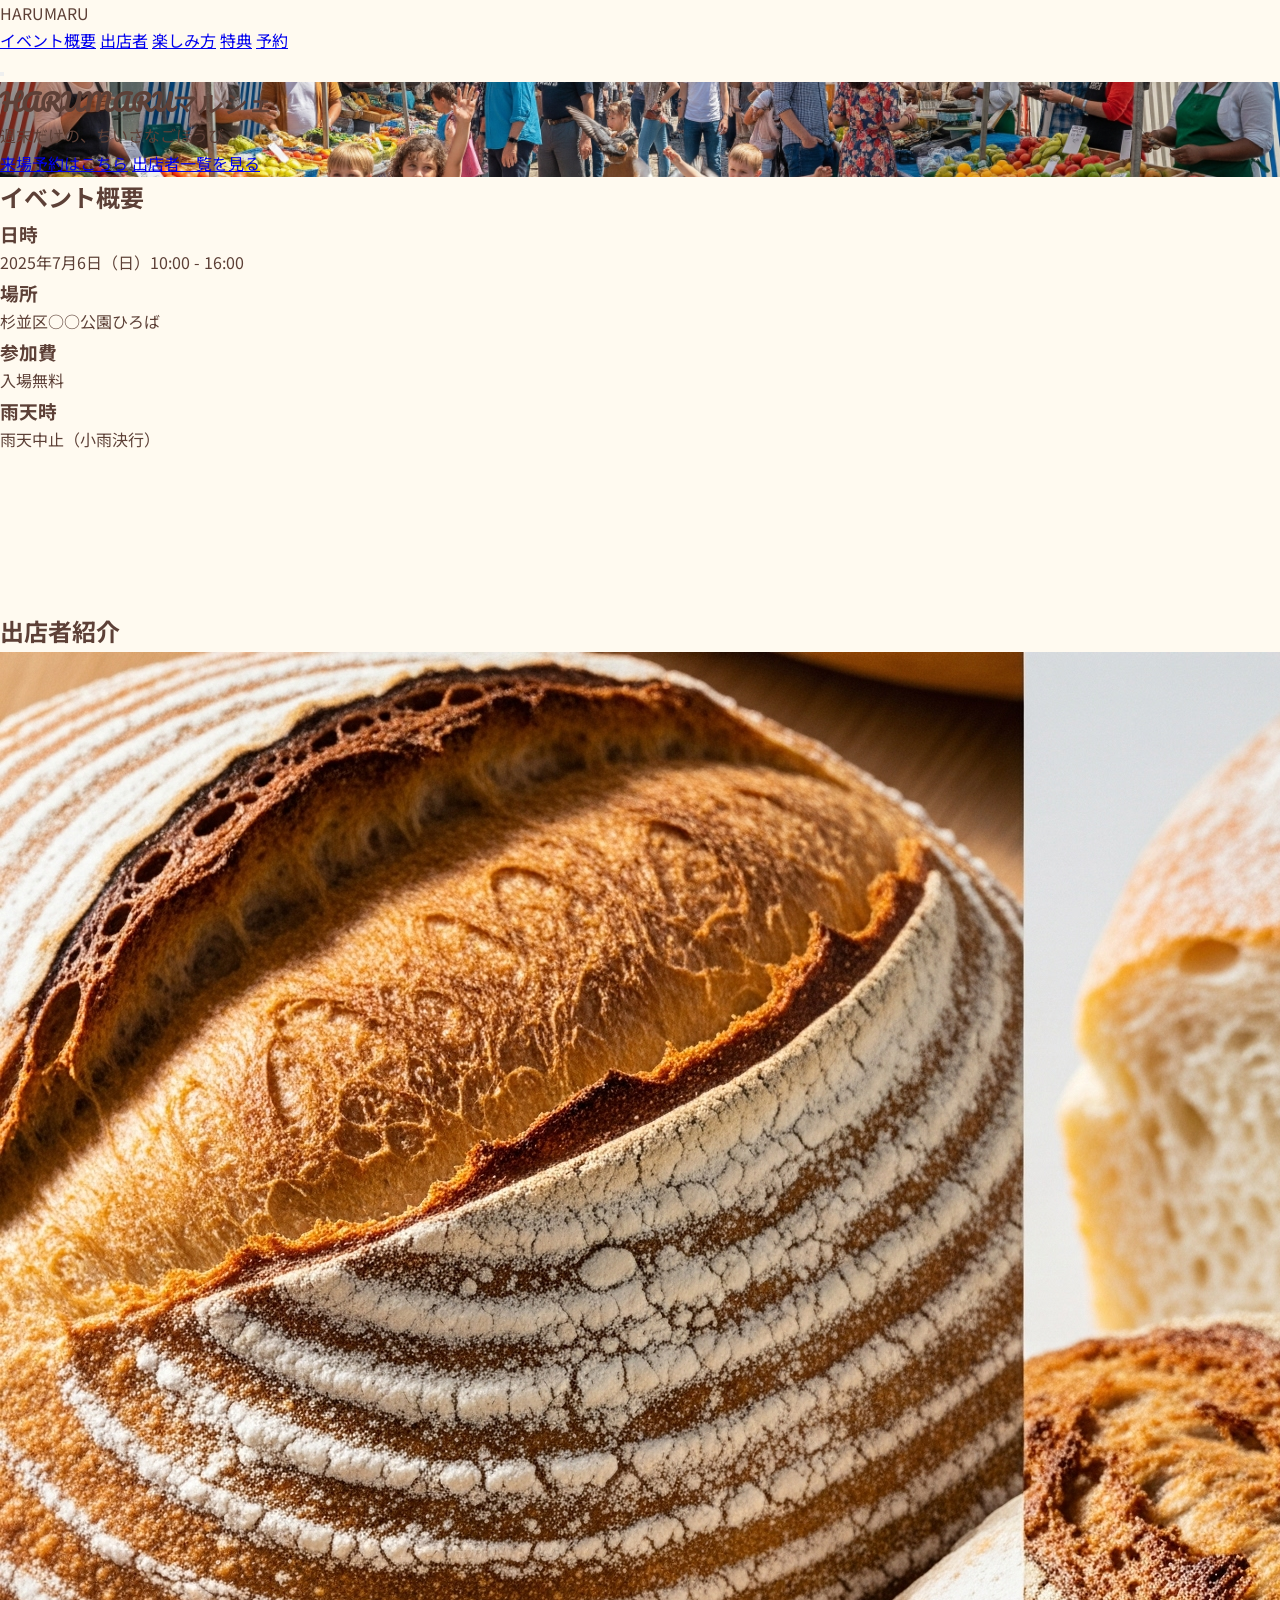
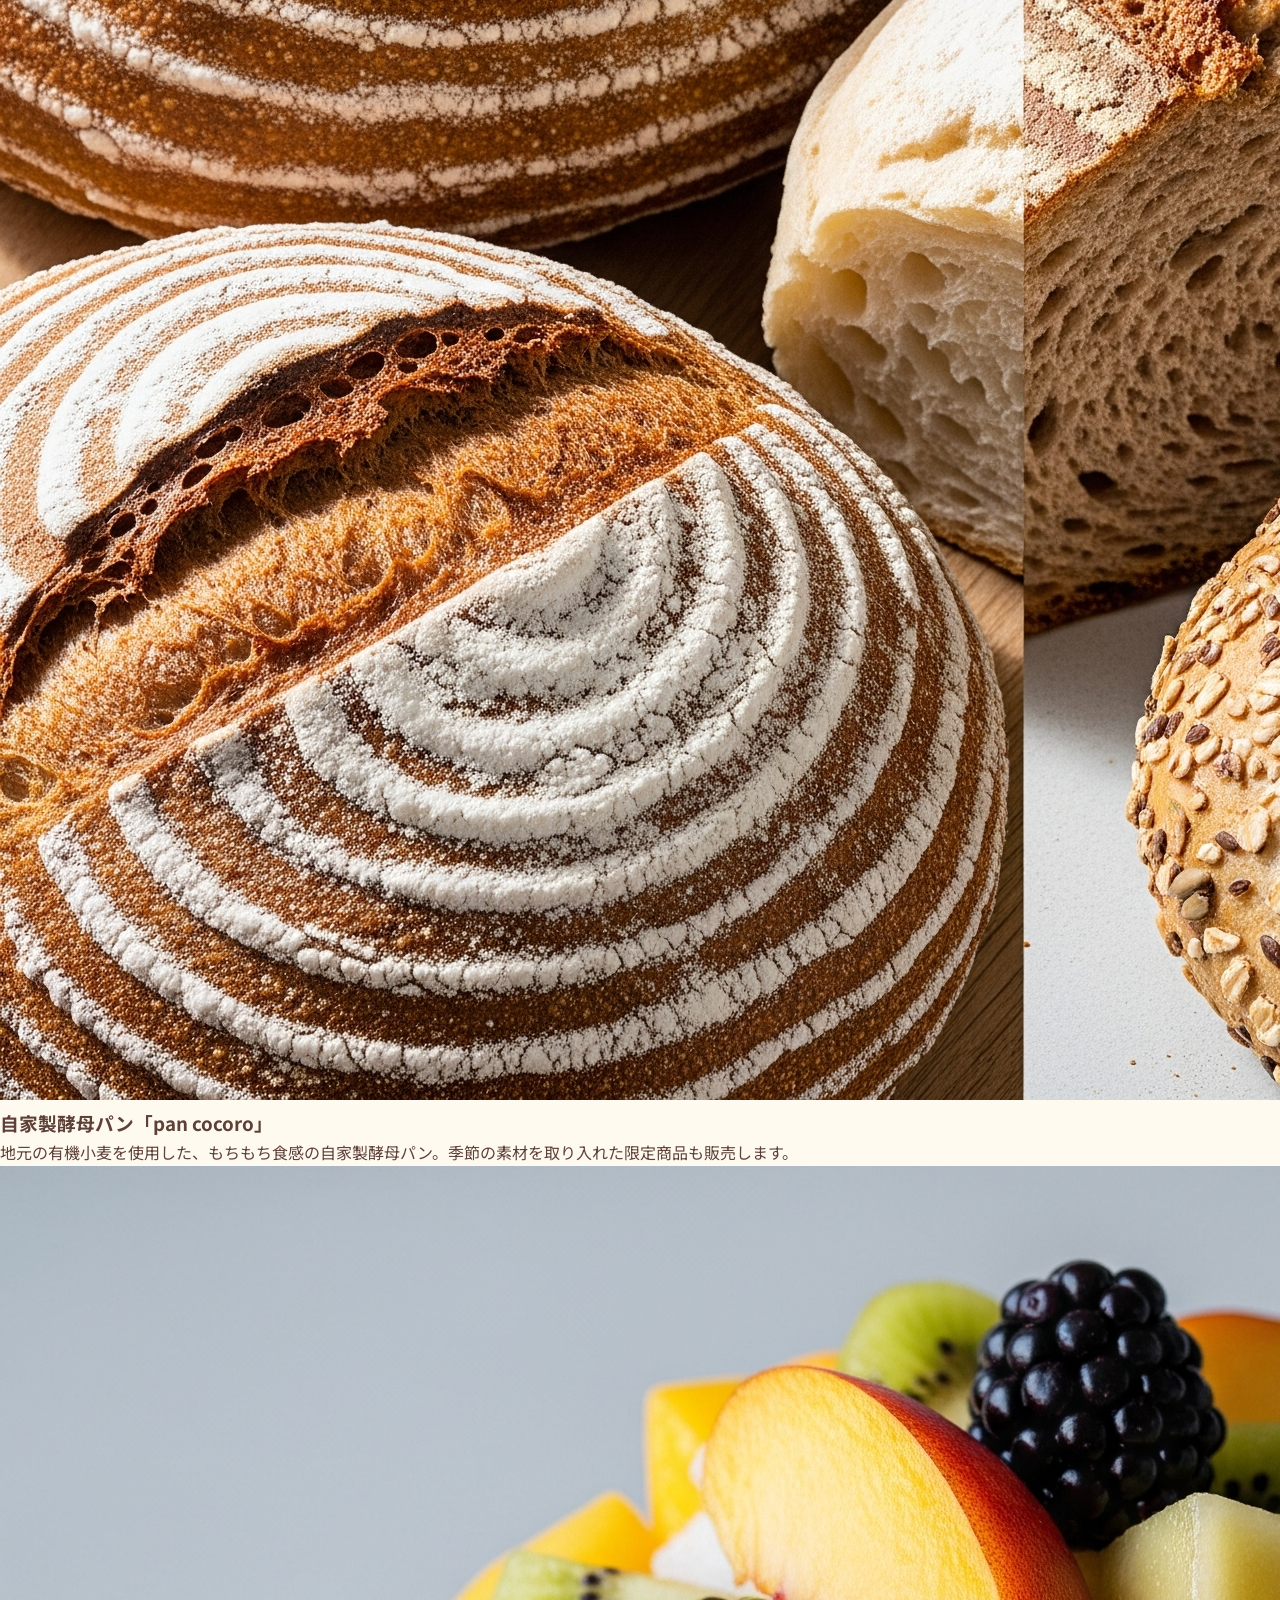
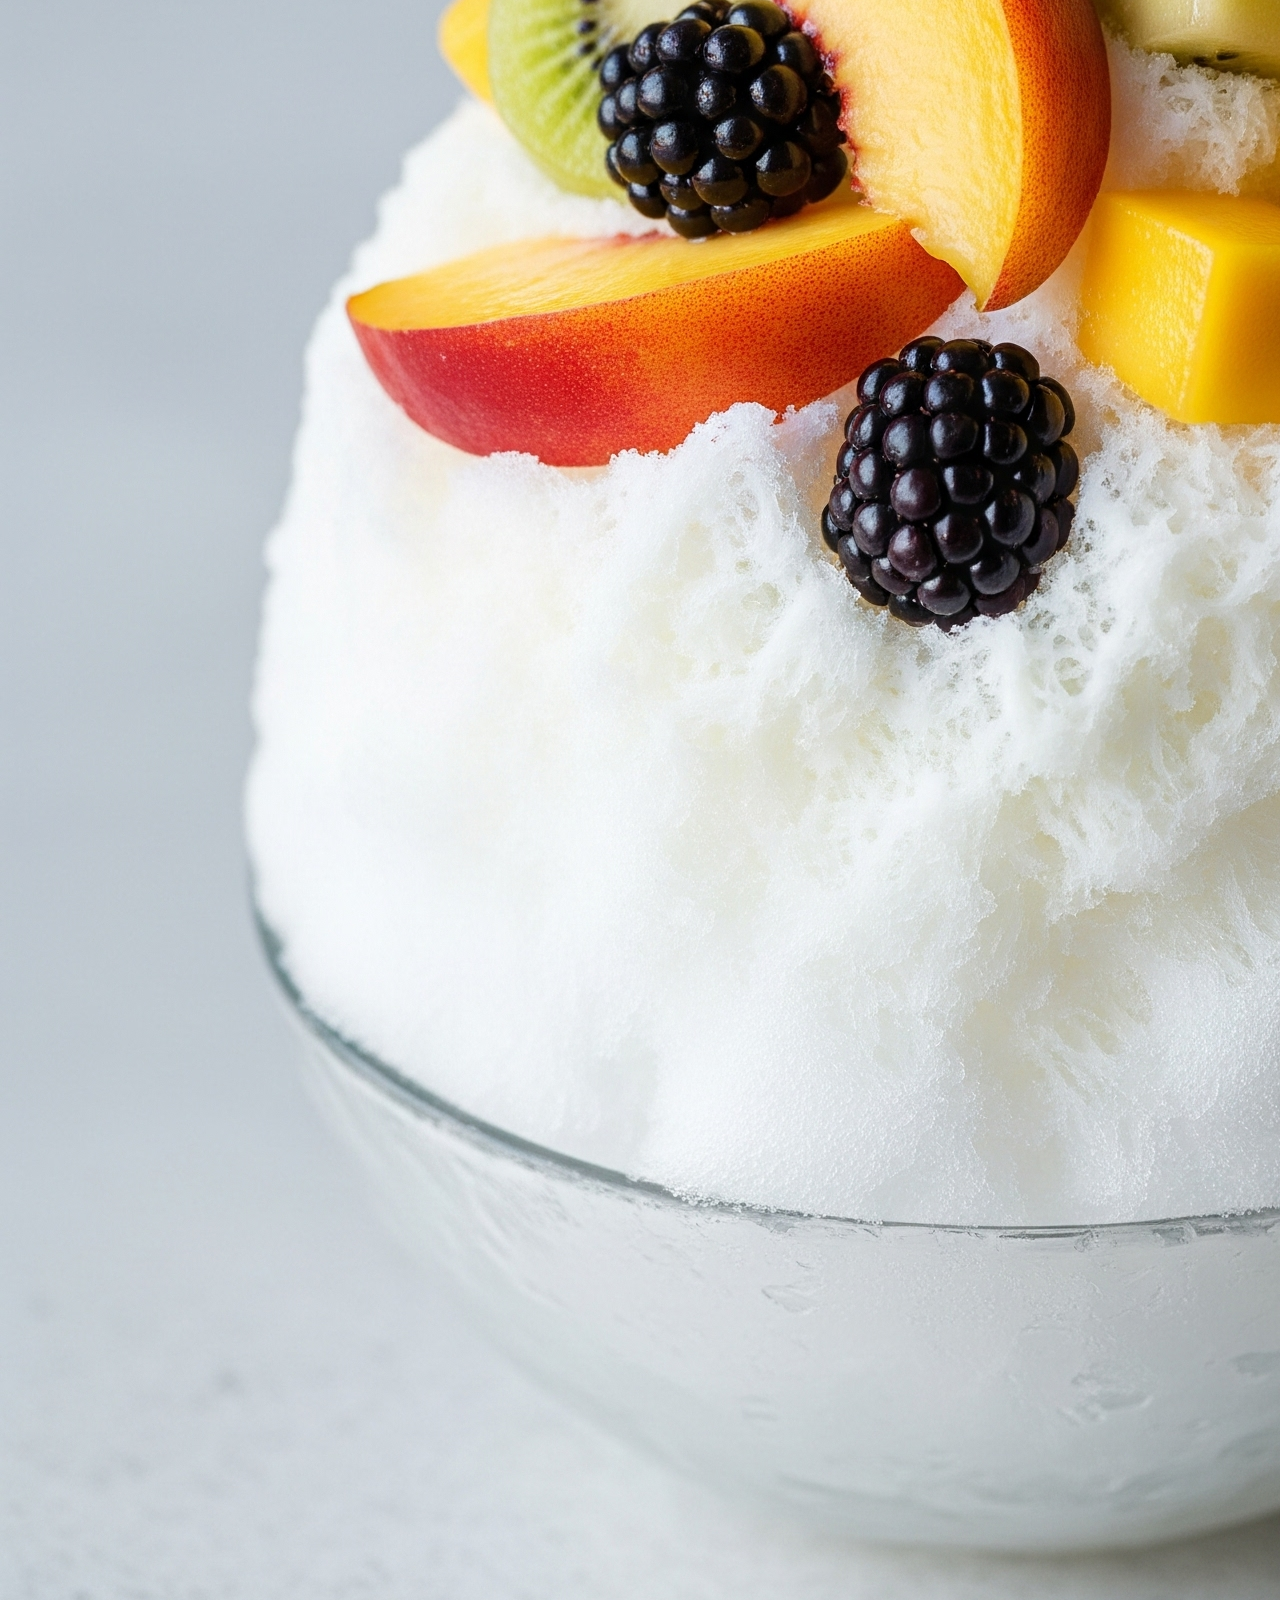
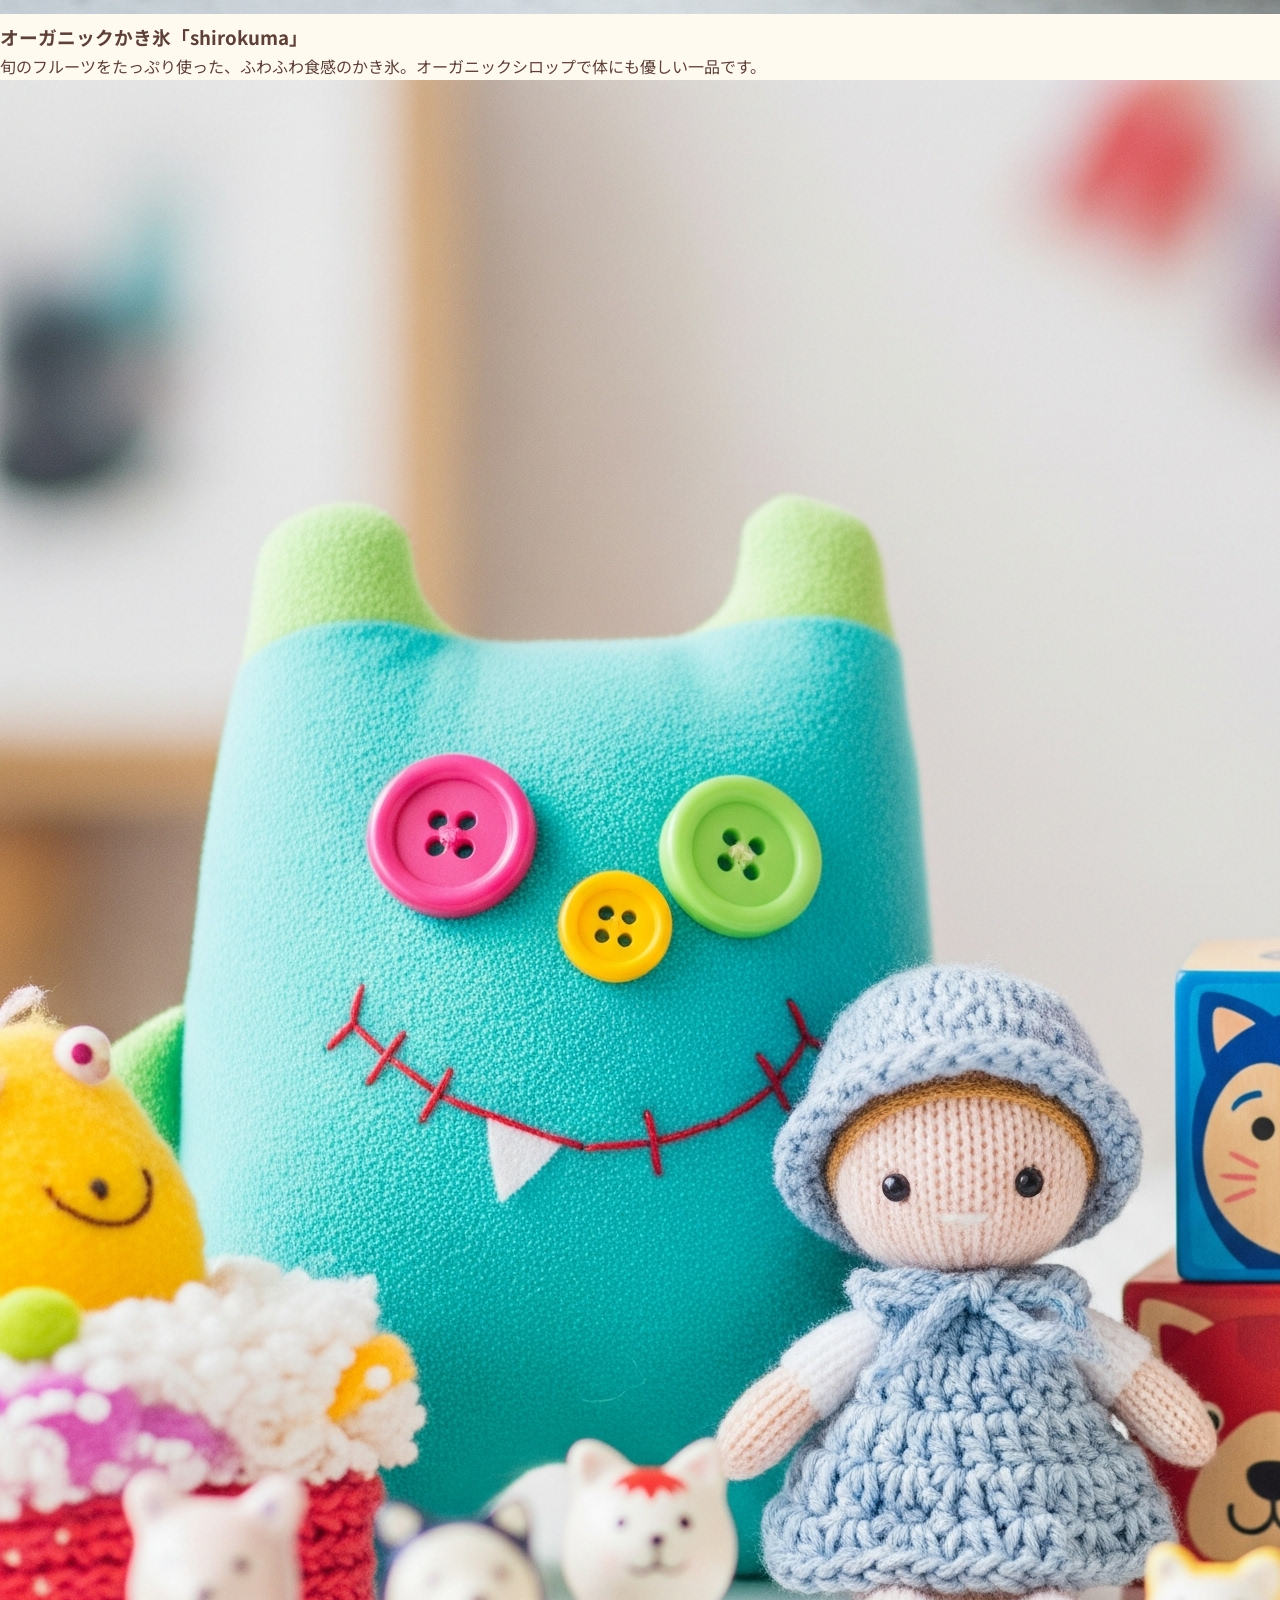
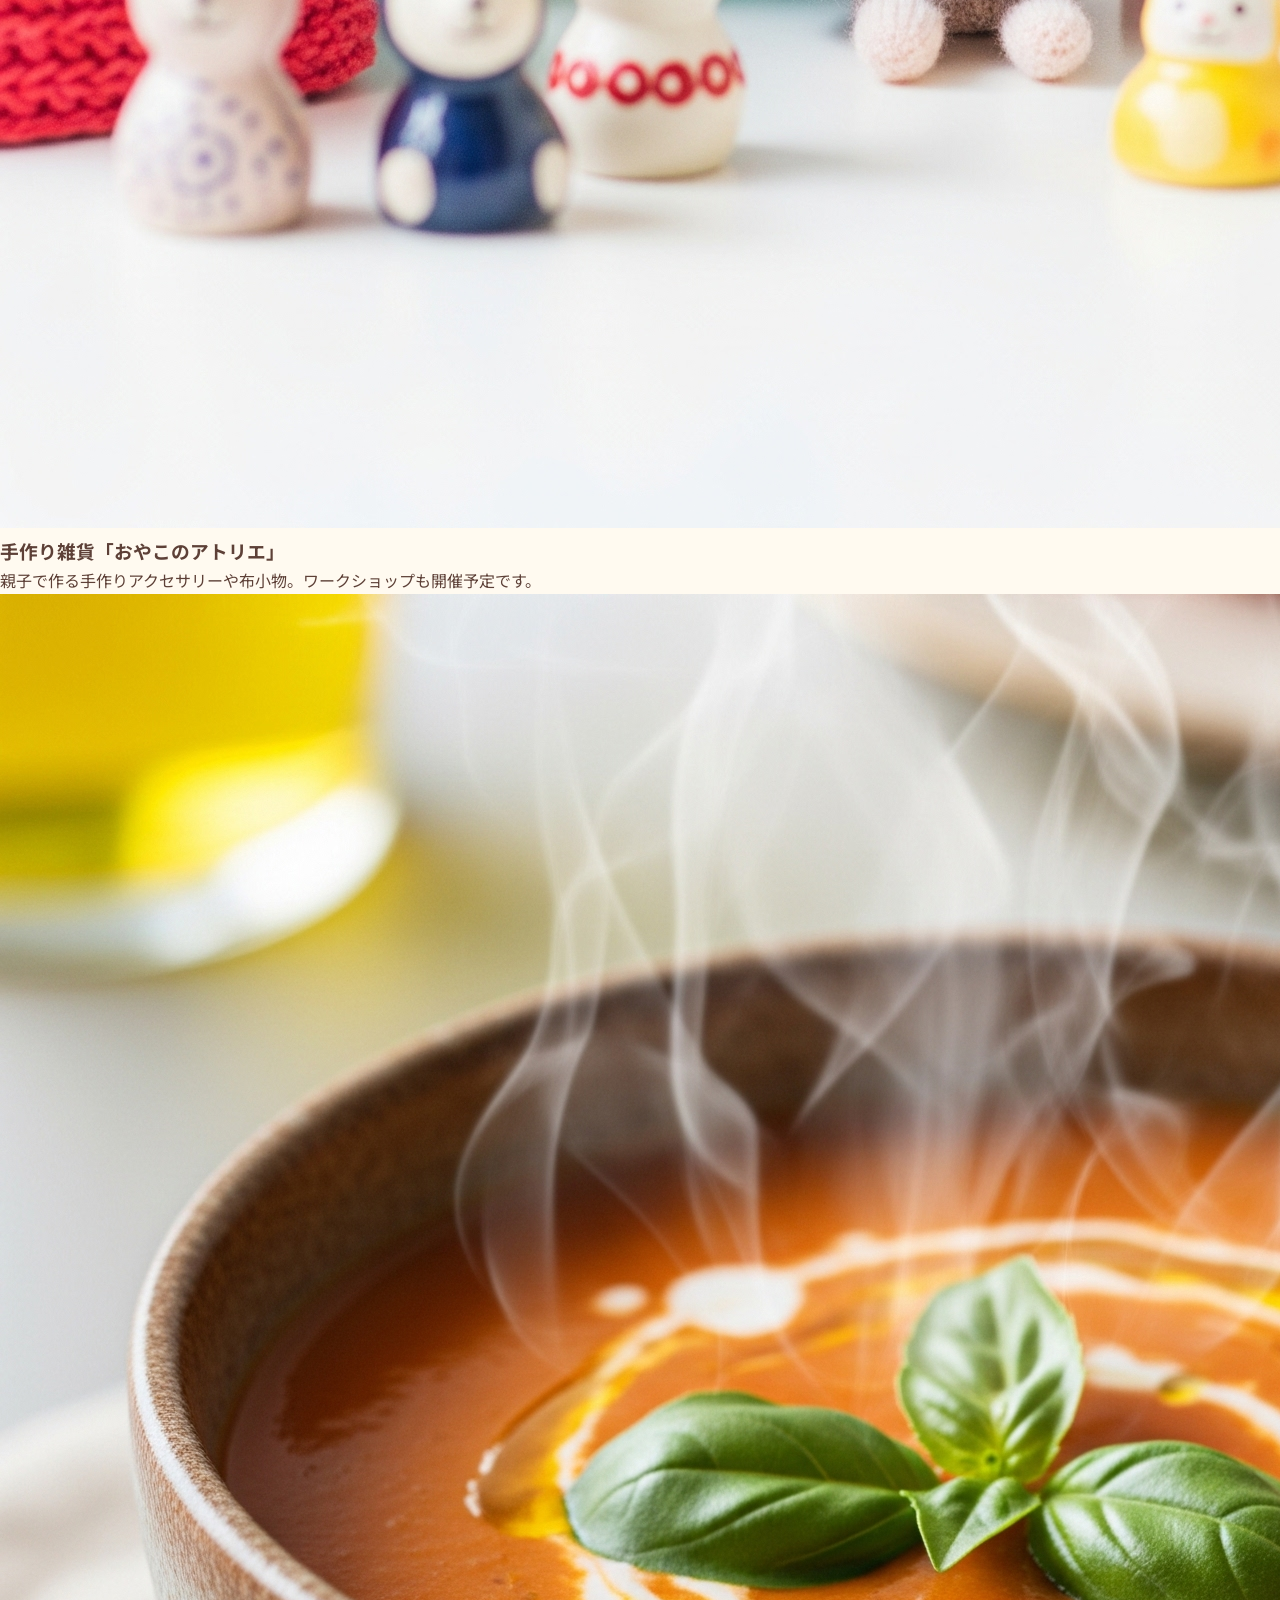
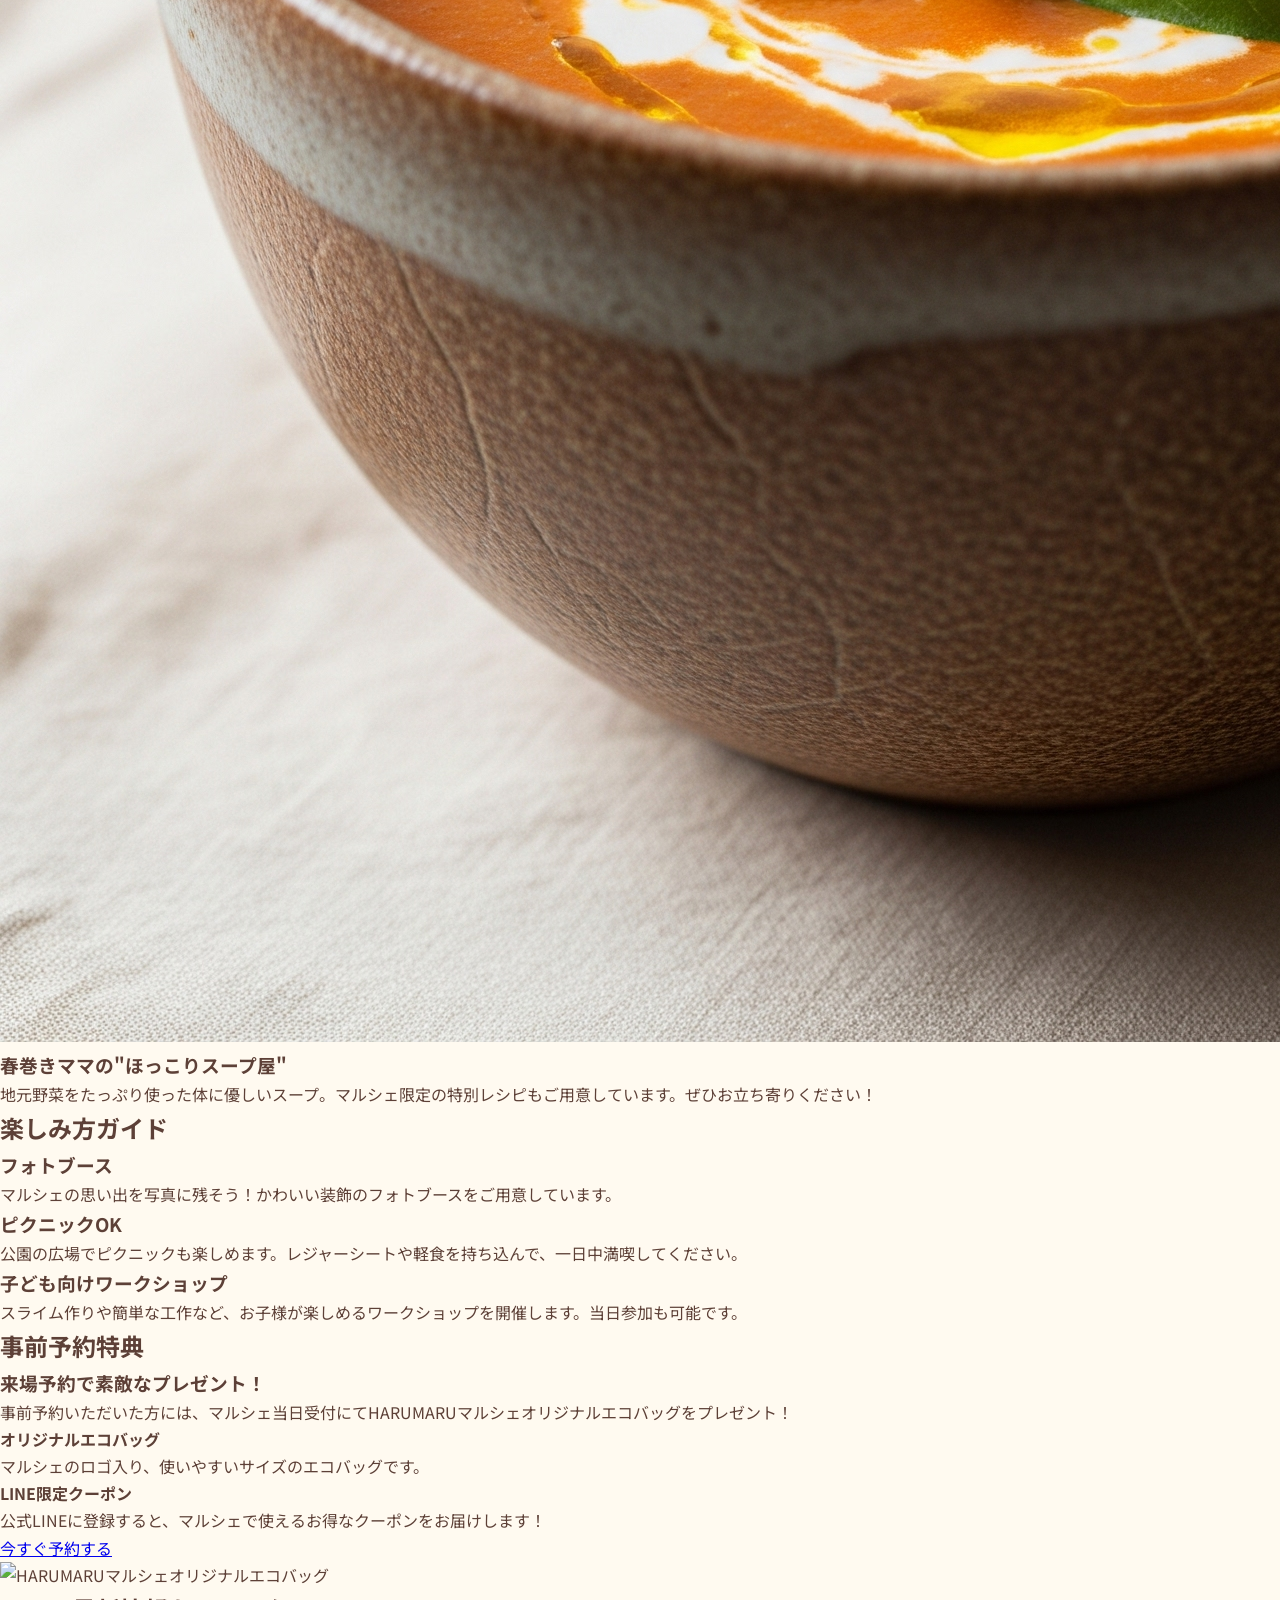
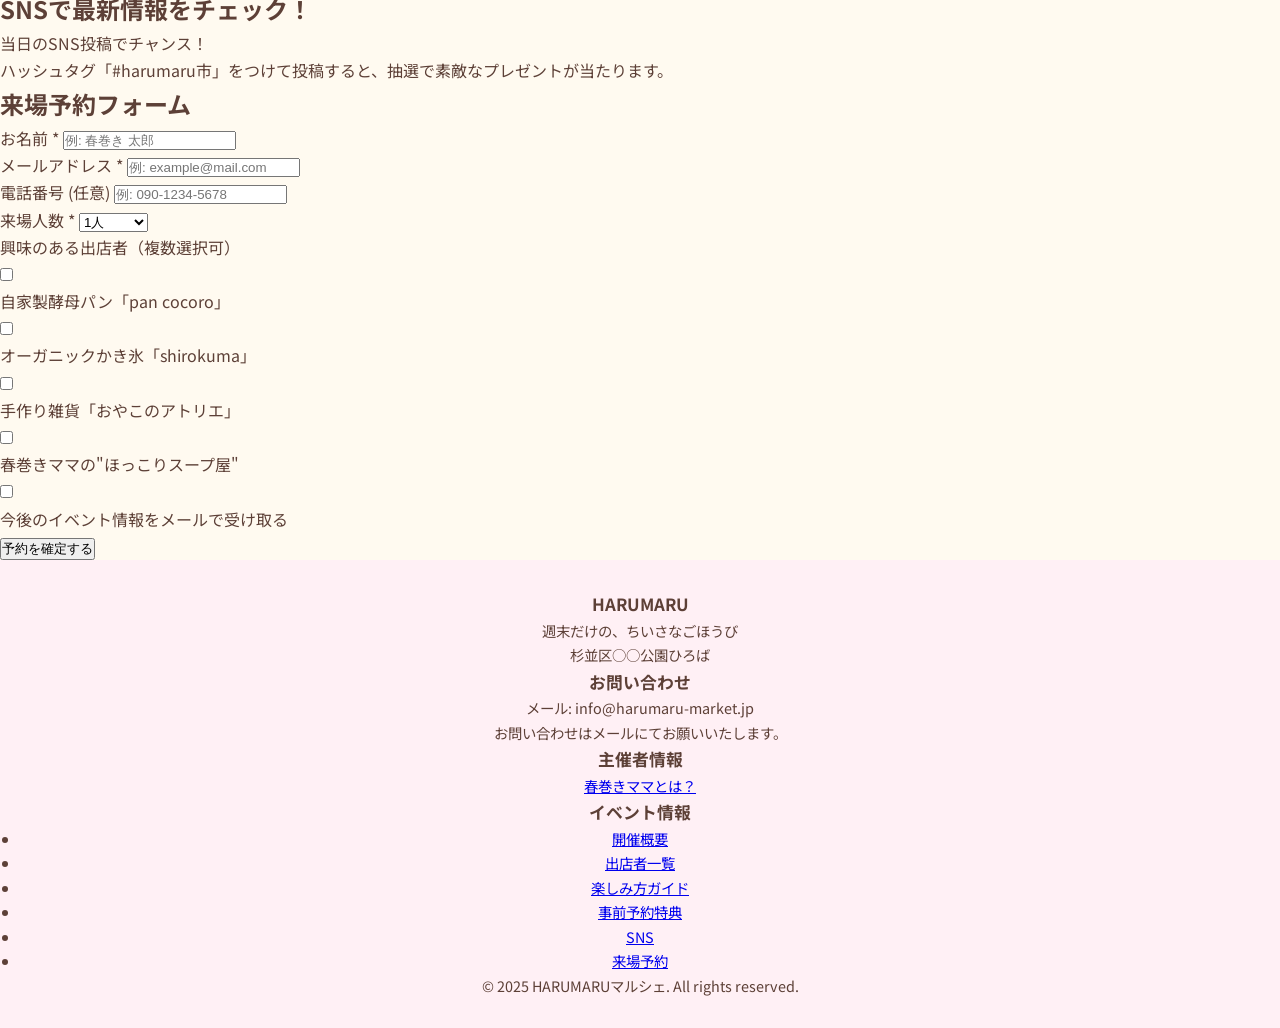
==== commit feb5eb90: "Update hero section background image" ====
--- a/index.html
+++ b/index.html
@@ -10,6 +10,7 @@
     <link href="https://fonts.googleapis.com/css2?family=Noto+Sans+JP:wght@300;400;500;700&display=swap" rel="stylesheet">
     <link rel="stylesheet" href="https://cdnjs.cloudflare.com/ajax/libs/remixicon/4.6.0/remixicon.min.css">
     <script src="https://cdn.tailwindcss.com/3.4.16"></script>
+    <link rel="stylesheet" href="style.css">
     <script>
         tailwind.config={
             theme:{
@@ -42,7 +43,7 @@
             font-family: 'Noto Sans JP', sans-serif;
         }
         .hero-section {
-            background-image: url('https://readdy.ai/api/search-image?query=A%20vibrant%20and%20lively%20outdoor%20market%20scene%20with%20people%20browsing%20stalls%20selling%20fresh%20produce%2C%20handmade%20crafts%2C%20and%20food.%20The%20atmosphere%20is%20cheerful%20and%20inviting%20with%20pastel%20colors%20dominating%20the%20scene.%20Focus%20on%20the%20diversity%20of%20products%20and%20the%20interactions%20between%20vendors%20and%20customers.%20Ensure%20the%20market%20scene%20clearly.%20The%20overall%20mood%20is%20cheerful%20and%20inviting%20with%20pastel%20colors.&width=1600&height=800&seq=hero123&orientation=landscape');
+            background-image: url('harumakilp/hero-image.png');
             background-size: cover;
             background-position: center;
         }
@@ -146,7 +147,7 @@
                 <!-- 出店者1 -->
                 <div class="bg-white rounded-lg shadow-sm overflow-hidden transition transform hover:-translate-y-1 hover:shadow-md">
                     <div class="h-48 overflow-hidden">
-                        <img src="https://readdy.ai/api/search-image?query=Freshly%20baked%20artisan%20bread%20on%20a%20wooden%20cutting%20board%20in%20a%20bakery%20setting%20with%20natural%20light.%20The%20bread%20has%20a%20beautiful%20golden%20crust%20with%20some%20flour%20dusting.%20The%20background%20shows%20a%20cozy%20bakery%20atmosphere%20with%20neutral%20colors.&width=600&height=400&seq=bread123&orientation=landscape" alt="自家製酵母パン" class="w-full h-full object-cover object-top">
+                        <img src="harumakilp/shop-pan.png" alt="自家製酵母パン" class="w-full h-full object-cover object-top">
                     </div>
                     <div class="p-4">
                         <h3 class="text-xl font-bold mb-2">自家製酵母パン「pan cocoro」</h3>
@@ -156,7 +157,7 @@
                 <!-- 出店者2 -->
                 <div class="bg-white rounded-lg shadow-sm overflow-hidden transition transform hover:-translate-y-1 hover:shadow-md">
                     <div class="h-48 overflow-hidden">
-                        <img src="https://readdy.ai/api/search-image?query=A%20vibrant%20and%20colorful%20food%20truck%20specializing%20in%20shaved%20ice%20or%20desserts%20at%20an%20outdoor%20event.%20The%20truck%20is%20decorated%20with%20playful%20illustrations%20and%20bright%20colors.%20There%20are%20people%20around%20the%20truck%2C%20enjoying%20their%20treats.%20The%20scene%20is%20lively%20and%20inviting.&width=600&height=400&seq=foodtruck123&orientation=landscape" alt="キッチンカー" class="w-full h-full object-cover object-top">
+                        <img src="harumakilp/shop-kakigori.png" alt="キッチンカー" class="w-full h-full object-cover object-top">
                     </div>
                     <div class="p-4">
                         <h3 class="text-xl font-bold mb-2">オーガニックかき氷「shirokuma」</h3>
@@ -166,7 +167,7 @@
                 <!-- 出店者3 -->
                 <div class="bg-white rounded-lg shadow-sm overflow-hidden transition transform hover:-translate-y-1 hover:shadow-md">
                     <div class="h-48 overflow-hidden">
-                        <img src="https://readdy.ai/api/search-image?query=Handmade%20crafts%20and%20accessories%20displayed%20on%20a%20market%20stall.%20Items%20include%20colorful%20fabric%20items%2C%20handcrafted%20jewelry%2C%20and%20small%20art%20pieces.%20The%20display%20has%20a%20warm%2C%20inviting%20aesthetic%20with%20natural%20materials%20and%20soft%20colors.%20The%20crafts%20appear%20to%20be%20made%20with%20care%20and%20attention%20to%20detail.&width=600&height=400&seq=craft123&orientation=landscape" alt="手作り雑貨" class="w-full h-full object-cover object-top">
+                        <img src="harumakilp/shop-zakka.png" alt="手作り雑貨" class="w-full h-full object-cover object-top">
                     </div>
                     <div class="p-4">
                         <h3 class="text-xl font-bold mb-2">手作り雑貨「おやこのアトリエ」</h3>
@@ -176,7 +177,7 @@
                 <!-- 出店者4 -->
                 <div class="bg-white rounded-lg shadow-sm overflow-hidden transition transform hover:-translate-y-1 hover:shadow-md">
                     <div class="h-48 overflow-hidden">
-                        <img src="https://readdy.ai/api/search-image?query=A%20warm%20and%20inviting%20bowl%20of%20vegetable%20soup%20with%20fresh%20ingredients%20and%20a%20steaming%20effect.%20The%20soup%20is%20garnished%20with%20herbs%20and%20served%20in%20a%20rustic%20bowl%20on%20a%20wooden%20table.%20The%20lighting%20is%20soft%20and%20natural%2C%20emphasizing%20the%20comforting%20aspect%20of%20the%20dish.&width=600&height=400&seq=soup123&orientation=landscape" alt="スープ" class="w-full h-full object-cover object-top">
+                        <img src="harumakilp/shop-soup.png" alt="スープ" class="w-full h-full object-cover object-top">
                     </div>
                     <div class="p-4">
                         <h3 class="text-xl font-bold mb-2">春巻きママの"ほっこりスープ屋"</h3>
--- a/style.css
+++ b/style.css
@@ -0,0 +1,275 @@
+/* style.css */
+:root {
+    --primary-color: #FFA07A; /* ライトサーモン */
+    --secondary-color: #FFF0F5; /* ラベンダーブラッシュ */
+    --accent-color: #87CEEB; /* スカイブルー */
+    --text-color: #5D4037; /* ブラウン系 */
+    --background-color: #FFFAF0; /* フローラルホワイト */
+    --font-family: 'M PLUS Rounded 1c', sans-serif;
+}
+
+* {
+    box-sizing: border-box;
+    margin: 0;
+    padding: 0;
+}
+
+body {
+    font-family: var(--font-family);
+    line-height: 1.7;
+    color: var(--text-color);
+    background-color: var(--background-color);
+}
+
+/* --- Animation --- */
+.fade-in-section {
+    opacity: 0;
+    transform: translateY(20px);
+    transition: opacity 0.8s ease-out, transform 0.8s ease-out;
+}
+
+.fade-in-section.visible {
+    opacity: 1;
+    transform: translateY(0);
+}
+
+/* --- General --- */
+.content-section {
+    max-width: 900px;
+    margin: 0 auto;
+    padding: 60px 20px;
+    text-align: center;
+}
+
+.content-section h2 {
+    font-size: 2.2rem;
+    margin-bottom: 40px;
+    color: var(--primary-color);
+    font-weight: 700;
+}
+
+/* --- Hero Section --- */
+.hero {
+    background-color: var(--secondary-color);
+    min-height: 50vh;
+    display: flex;
+    justify-content: center;
+    align-items: center;
+    text-align: center;
+    padding: 0 20px;
+    position: relative; /* Add this for video positioning */
+    overflow: hidden; /* Hide overflowing video */
+}
+
+.hero-video {
+    position: absolute;
+    top: 50%;
+    left: 50%;
+    min-width: 100%;
+    min-height: 100%;
+    width: auto;
+    height: auto;
+    z-index: -1;
+    transform: translate(-50%, -50%);
+    object-fit: cover;
+}
+
+.hero-content {
+    position: relative; /* Ensure content is above video */
+    z-index: 1;
+    color: white; /* Adjust text color for better contrast on video */
+    text-shadow: 1px 1px 3px rgba(0,0,0,0.5); /* Add text shadow for readability */
+}
+
+.hero-content h1 {
+    font-size: 2.5rem;
+    color: white; /* Change to white for contrast */
+    margin-bottom: 1rem;
+}
+
+.hero-content p {
+    font-size: 1.2rem;
+    margin-bottom: 2rem;
+    color: white; /* Change to white for contrast */
+}
+
+.cta-button {
+    display: inline-block;
+    background-color: var(--primary-color);
+    color: white;
+    padding: 12px 30px;
+    border-radius: 50px;
+    text-decoration: none;
+    font-weight: 700;
+    transition: background-color 0.3s ease, transform 0.3s ease;
+    box-shadow: 0 4px 10px rgba(0,0,0,0.1);
+}
+
+.cta-button:hover {
+    background-color: #FA8072; /* サーモン */
+    transform: translateY(-3px);
+}
+
+/* --- Overview Section --- */
+#overview .overview-details p {
+    font-size: 1.1rem;
+    margin-bottom: 0.5rem;
+}
+
+.map-container {
+    border: 2px solid var(--secondary-color);
+    border-radius: 12px;
+    overflow: hidden;
+    margin-top: 30px;
+}
+
+/* --- Vendors Section --- */
+.vendor-cards {
+    display: grid;
+    grid-template-columns: repeat(auto-fit, minmax(300px, 1fr));
+    gap: 30px;
+    text-align: left;
+}
+
+.card {
+    background: #fff;
+    border-radius: 12px;
+    box-shadow: 0 4px 15px rgba(0,0,0,0.05);
+    overflow: hidden;
+    transition: transform 0.3s ease, box-shadow 0.3s ease;
+    border: 1px solid var(--secondary-color);
+}
+
+.card:hover {
+    transform: translateY(-5px);
+    box-shadow: 0 8px 25px rgba(0,0,0,0.1);
+}
+
+.card img {
+    width: 100%;
+    height: auto;
+    aspect-ratio: 4 / 3;
+    object-fit: cover;
+}
+
+.card-content {
+    padding: 20px;
+}
+
+.card-content h3 {
+    font-size: 1.3rem;
+    margin-bottom: 10px;
+    color: var(--primary-color);
+}
+
+.child-point {
+    background-color: #FFF7E1; /* パステルイエロー */
+    border-radius: 8px;
+    padding: 10px;
+    font-size: 0.9rem;
+    margin: 15px 0;
+    color: #8D6E63; /* ブラウン系 */
+}
+
+.child-point span {
+    font-weight: 700;
+    color: var(--primary-color);
+    margin-right: 8px;
+}
+
+.sns-links {
+    margin-top: 15px;
+    display: flex;
+    gap: 10px;
+}
+
+.sns-button {
+    text-decoration: none;
+    color: white;
+    padding: 5px 15px;
+    border-radius: 20px;
+    font-size: 0.9rem;
+    transition: opacity 0.3s;
+}
+.sns-button:hover { opacity: 0.8; }
+
+.sns-button.insta { background-color: #E1306C; }
+.sns-button.x { background-color: #1DA1F2; }
+
+/* --- Guide Section --- */
+.guide-list {
+    list-style: none;
+    display: inline-block;
+    text-align: left;
+    font-size: 1.1rem;
+}
+
+.guide-list li {
+    display: flex;
+    align-items: center;
+    margin-bottom: 15px;
+}
+
+.guide-list .icon {
+    font-size: 1.8rem;
+    margin-right: 15px;
+    width: 35px;
+    color: var(--accent-color);
+}
+
+/* --- FAQ Section --- */
+.faq-container {
+    max-width: 700px;
+    margin: 0 auto;
+    text-align: left;
+}
+
+.faq-container details {
+    background: #fff;
+    border: 1px solid var(--secondary-color);
+    border-radius: 8px;
+    margin-bottom: 10px;
+    padding: 15px;
+}
+
+.faq-container summary {
+    font-weight: 700;
+    cursor: pointer;
+    list-style: none; /* Safari */
+}
+
+.faq-container summary::-webkit-details-marker { display: none; } /* Chrome */
+
+.faq-container summary::after {
+    content: '＋';
+    float: right;
+    color: var(--primary-color);
+    font-size: 1.5rem;
+}
+
+.faq-container details[open] summary::after {
+    content: '−';
+}
+
+.faq-container p {
+    margin-top: 15px;
+    padding-top: 15px;
+    border-top: 1px dashed var(--secondary-color);
+}
+
+/* --- Footer --- */
+footer {
+    background-color: var(--secondary-color);
+    color: var(--text-color);
+    text-align: center;
+    padding: 30px 20px;
+    font-size: 0.9rem;
+}
+
+/* --- Responsive --- */
+@media (max-width: 768px) {
+    .content-section h2 { font-size: 1.8rem; }
+    .hero-content h1 { font-size: 2rem; }
+    .hero-content p { font-size: 1rem; }
+    .vendor-cards { grid-template-columns: 1fr; }
+}
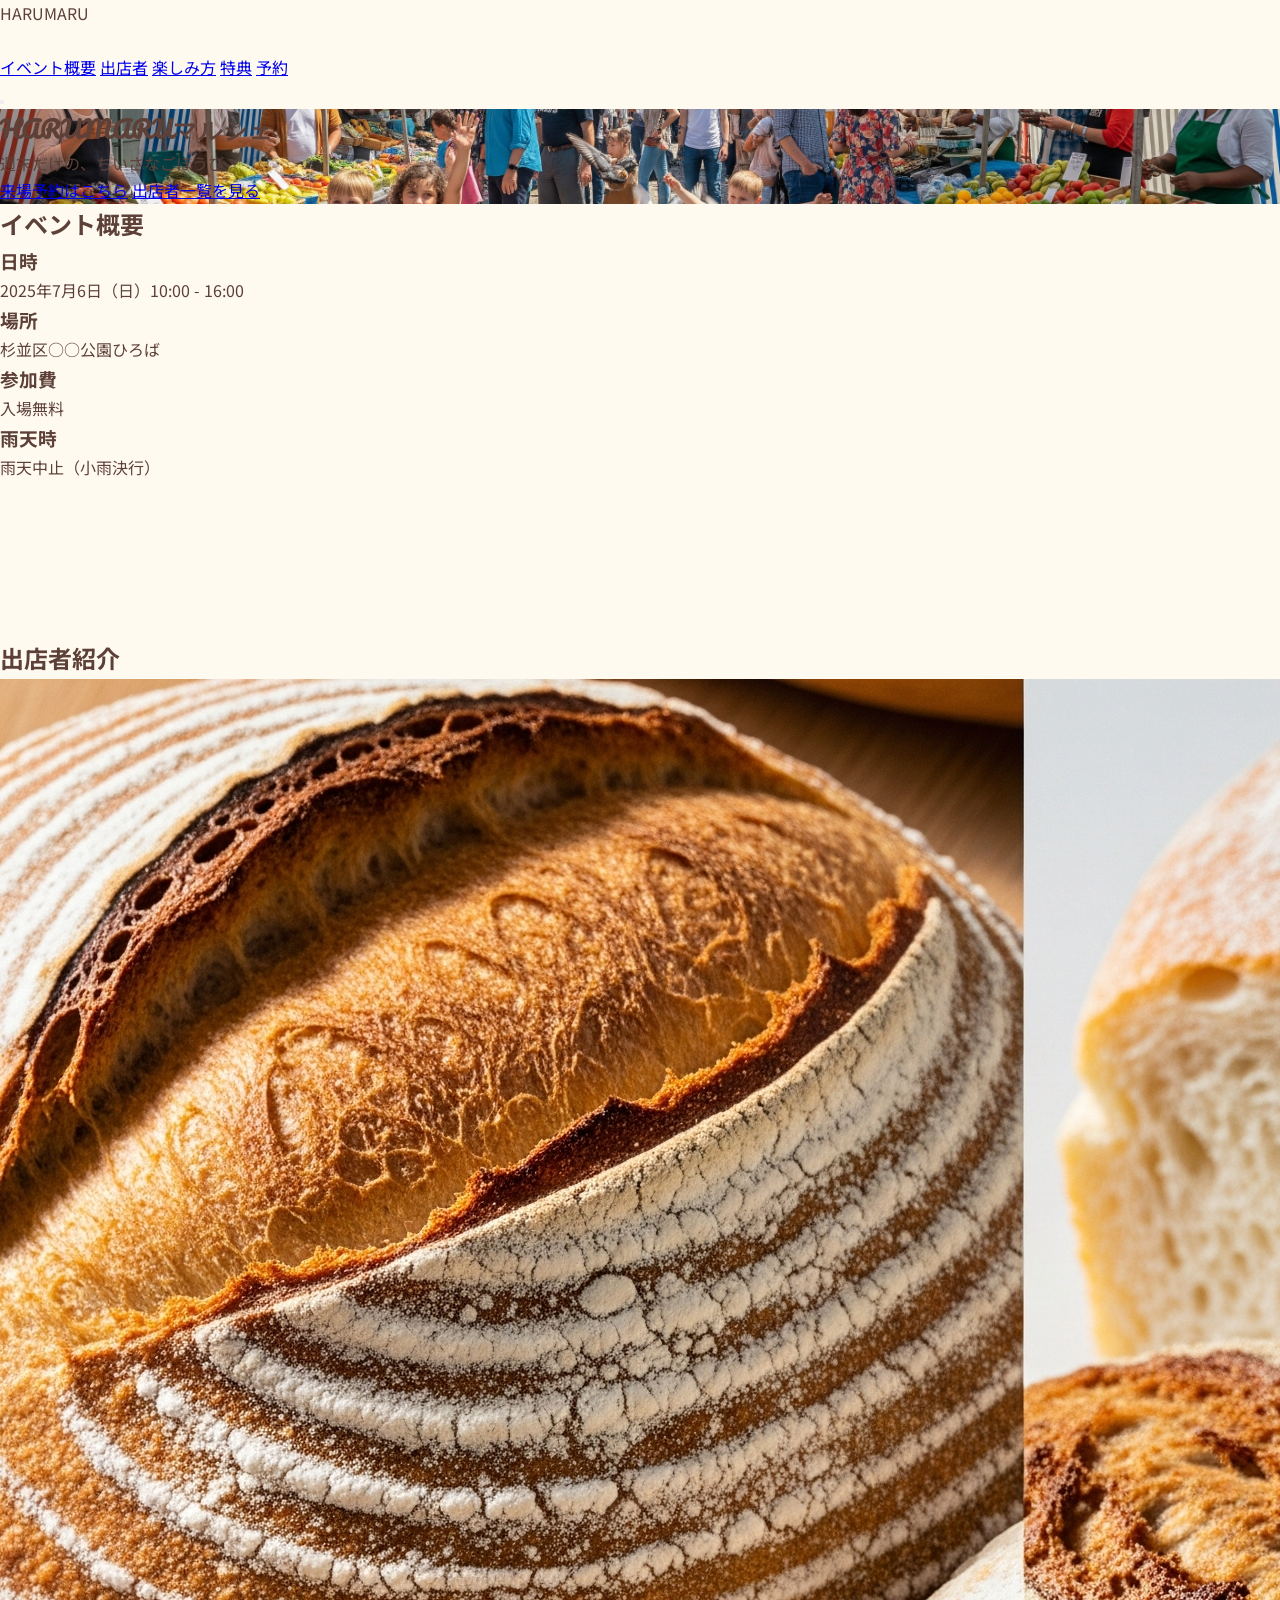
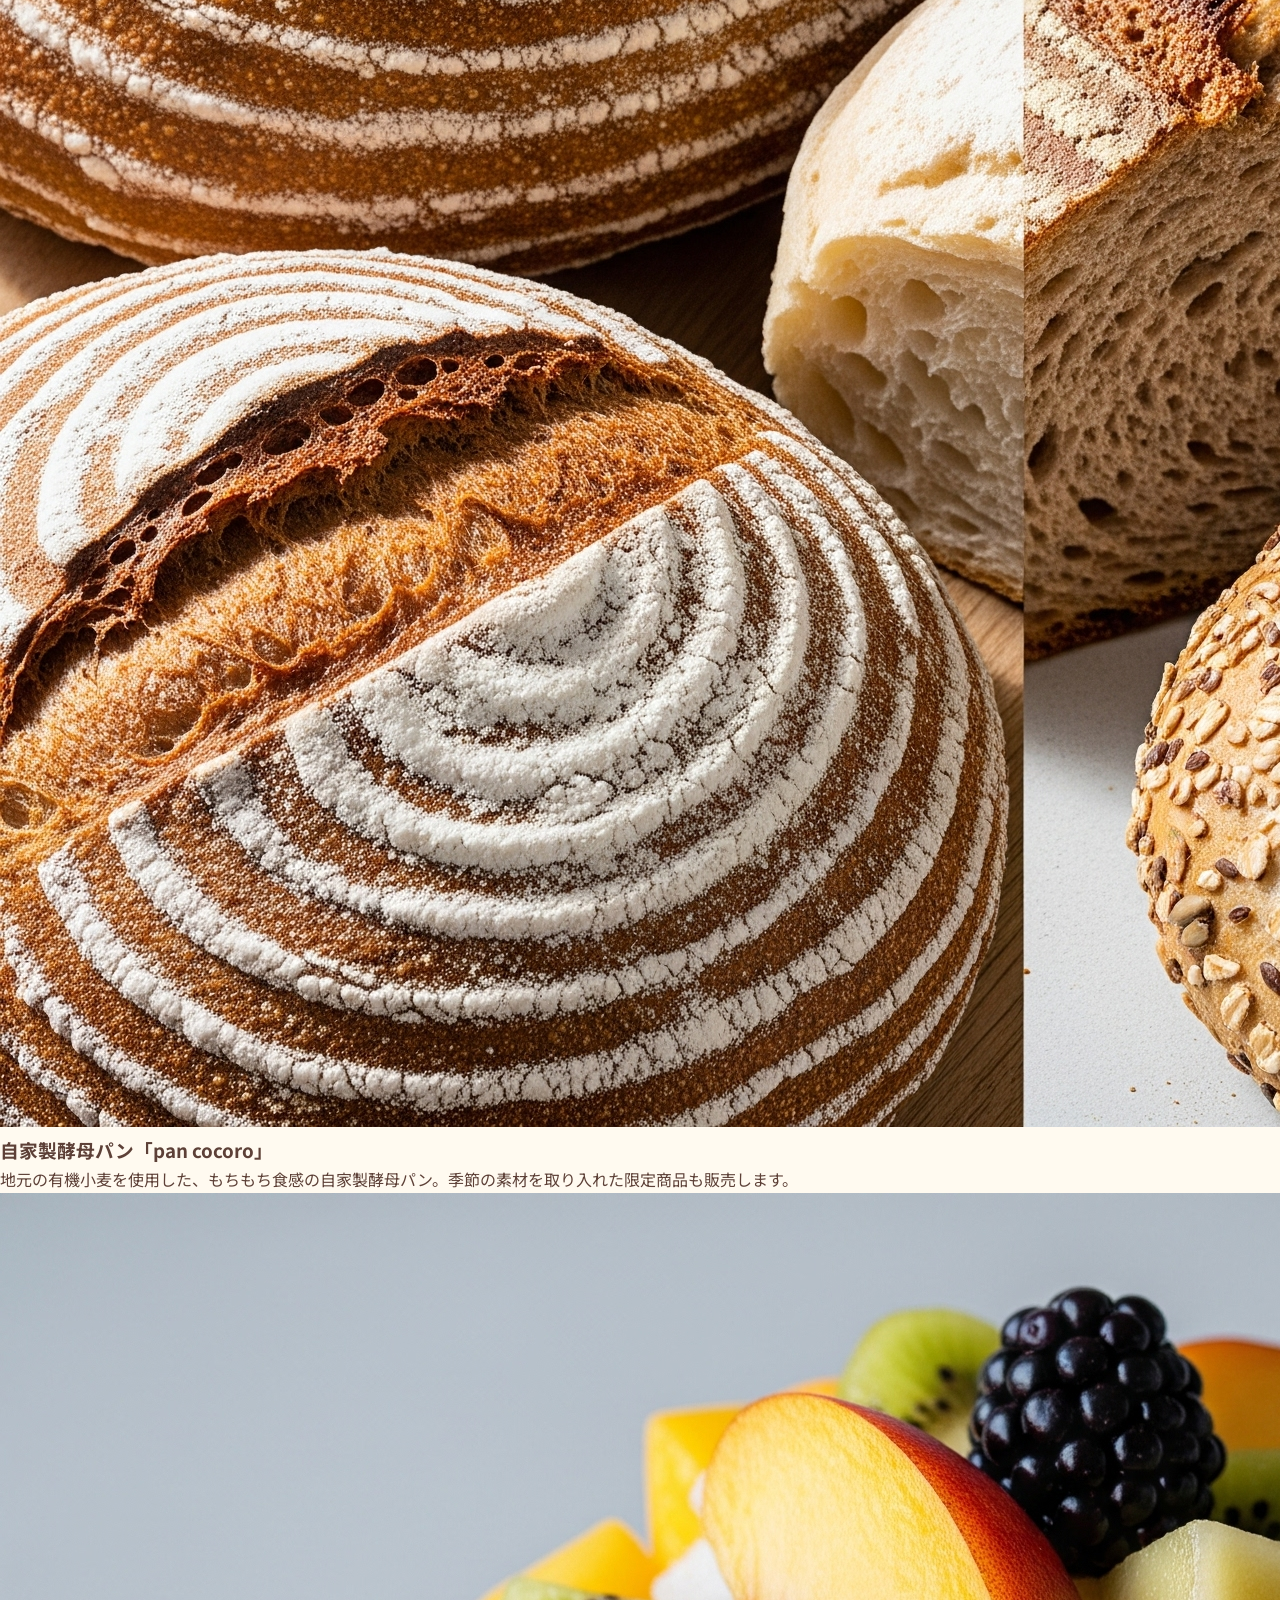
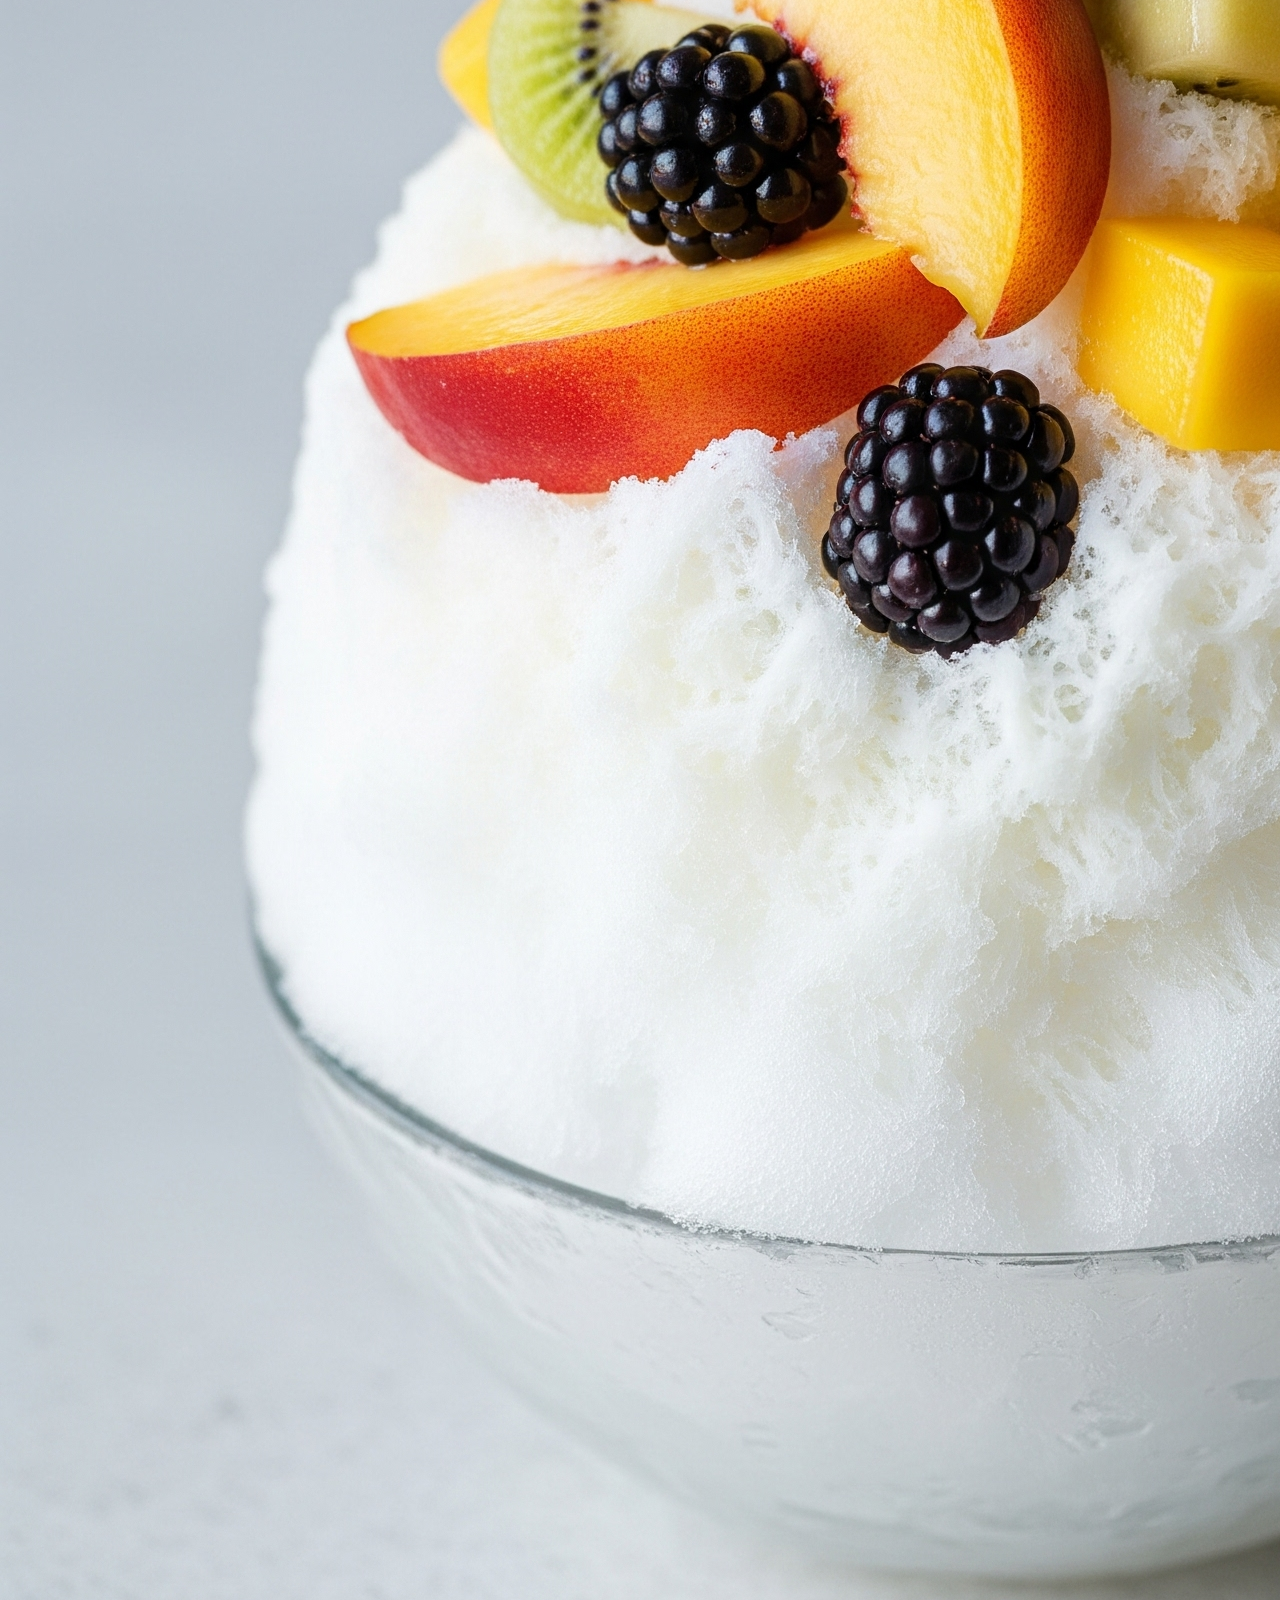
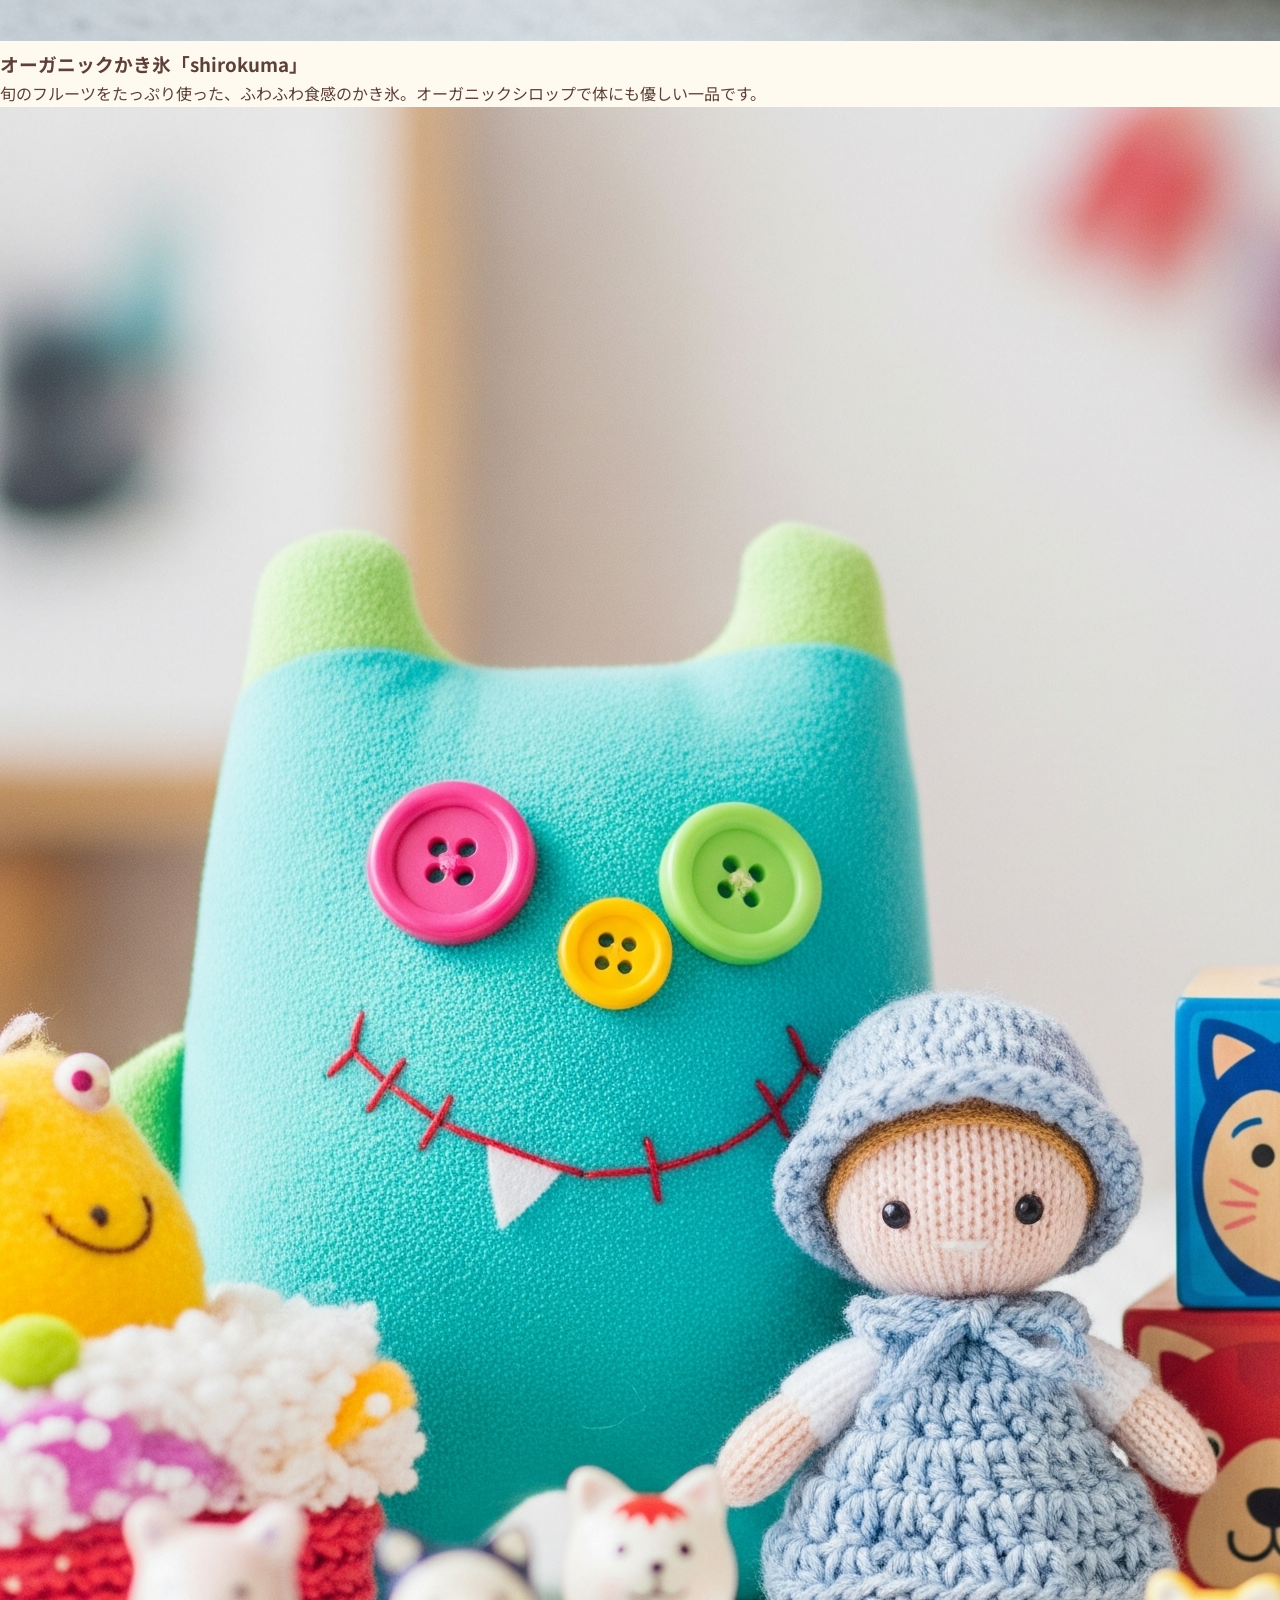
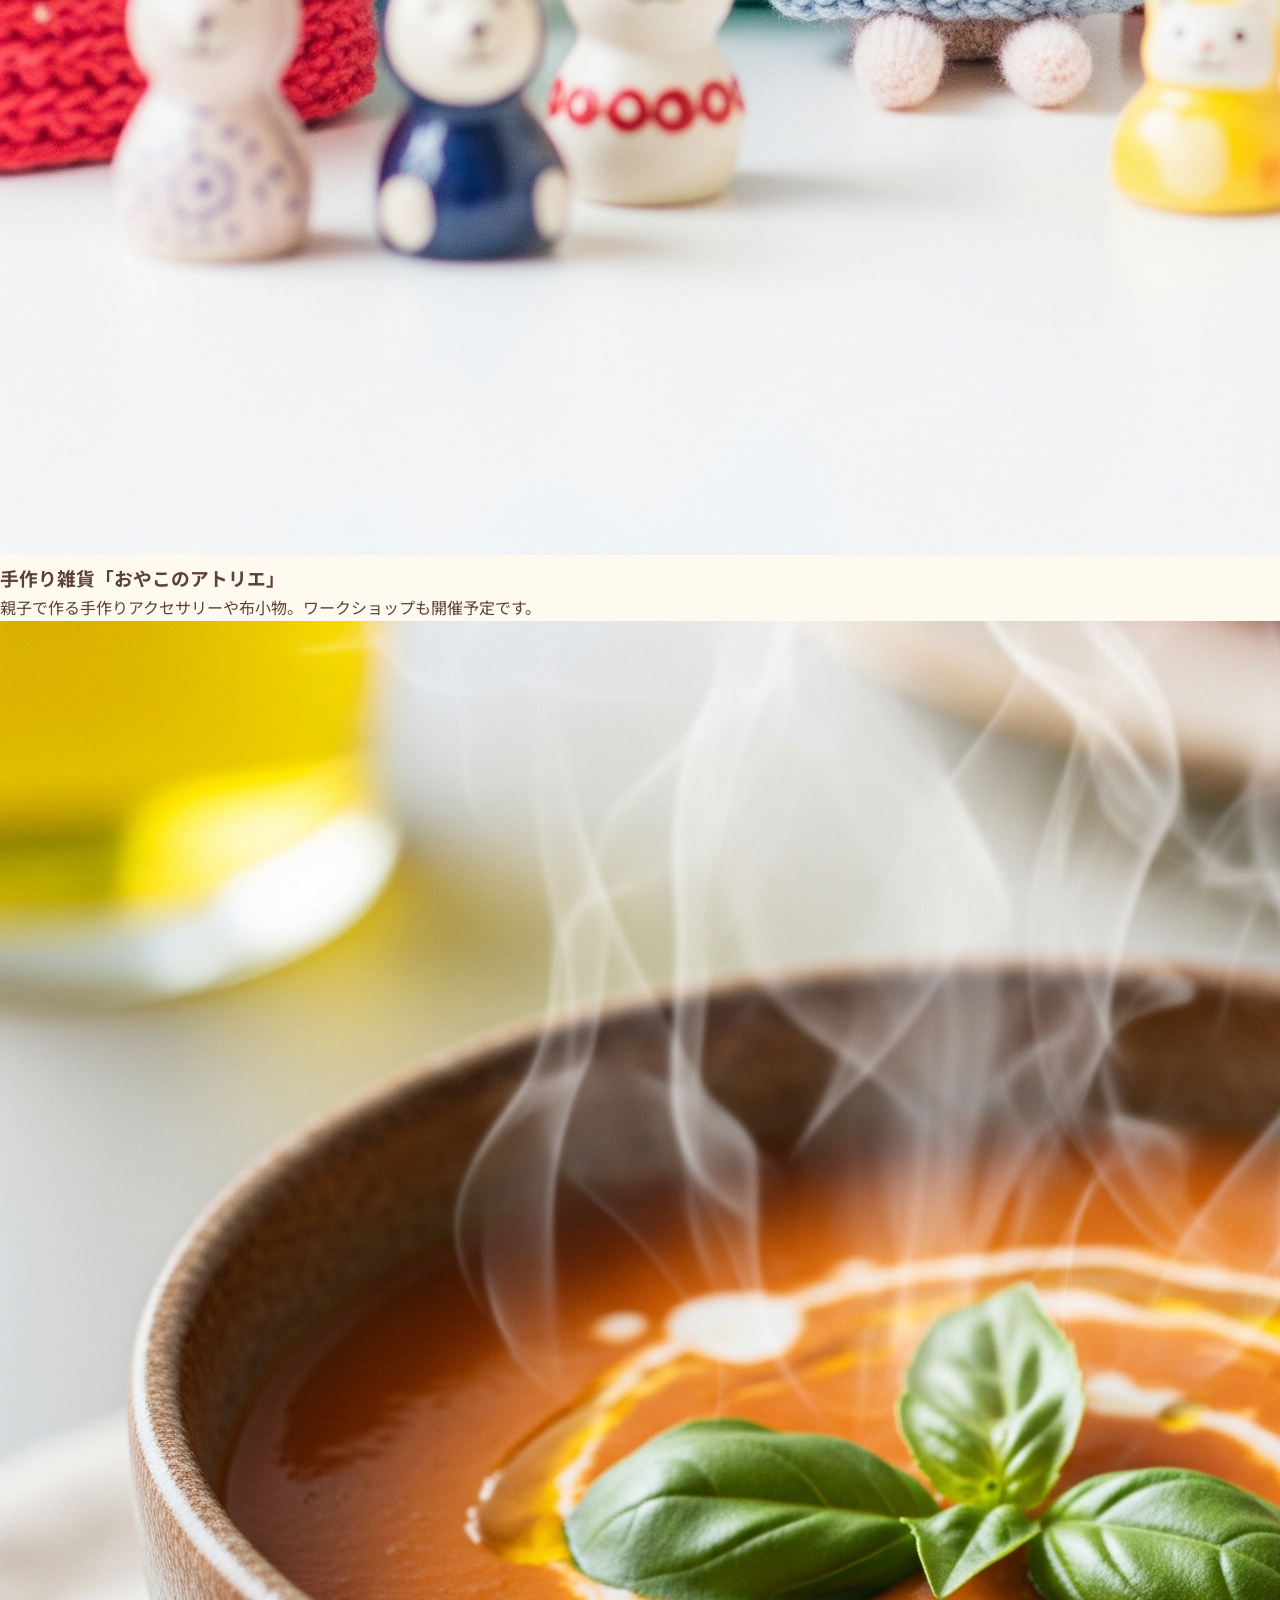
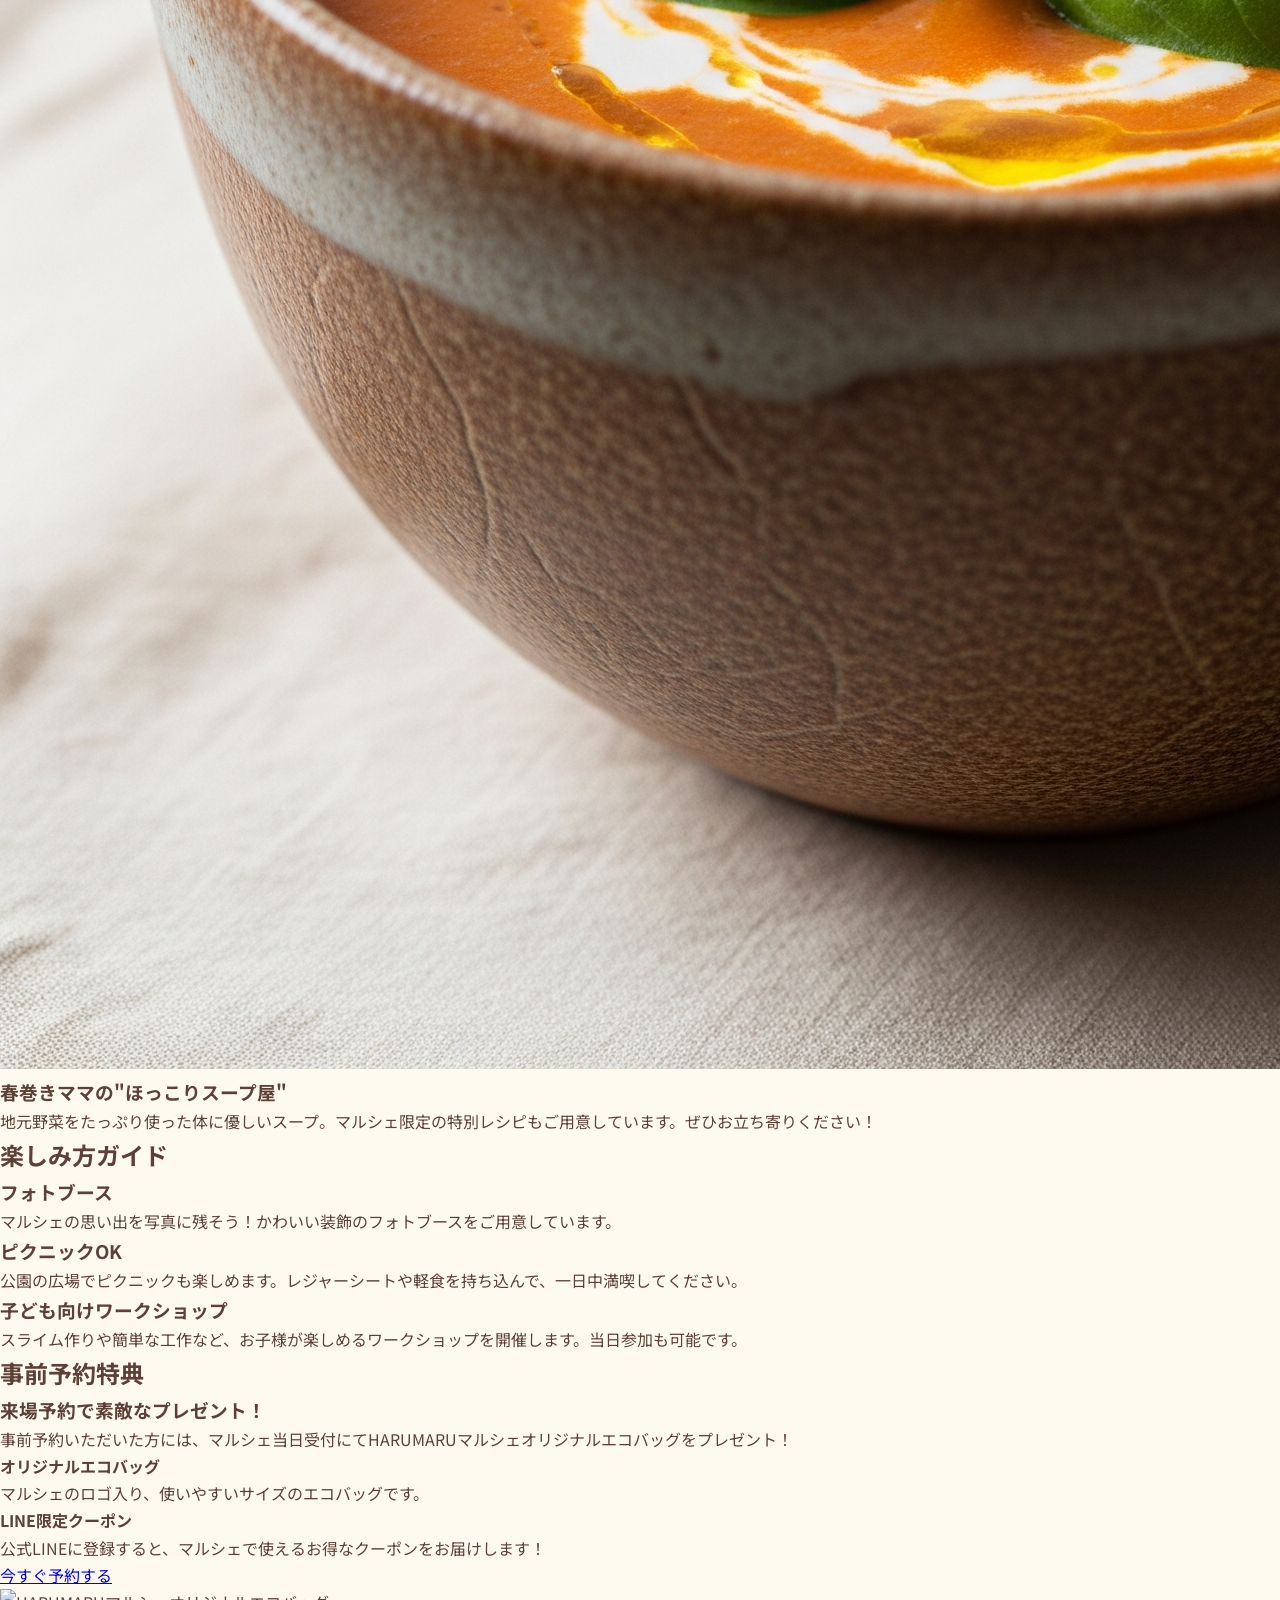
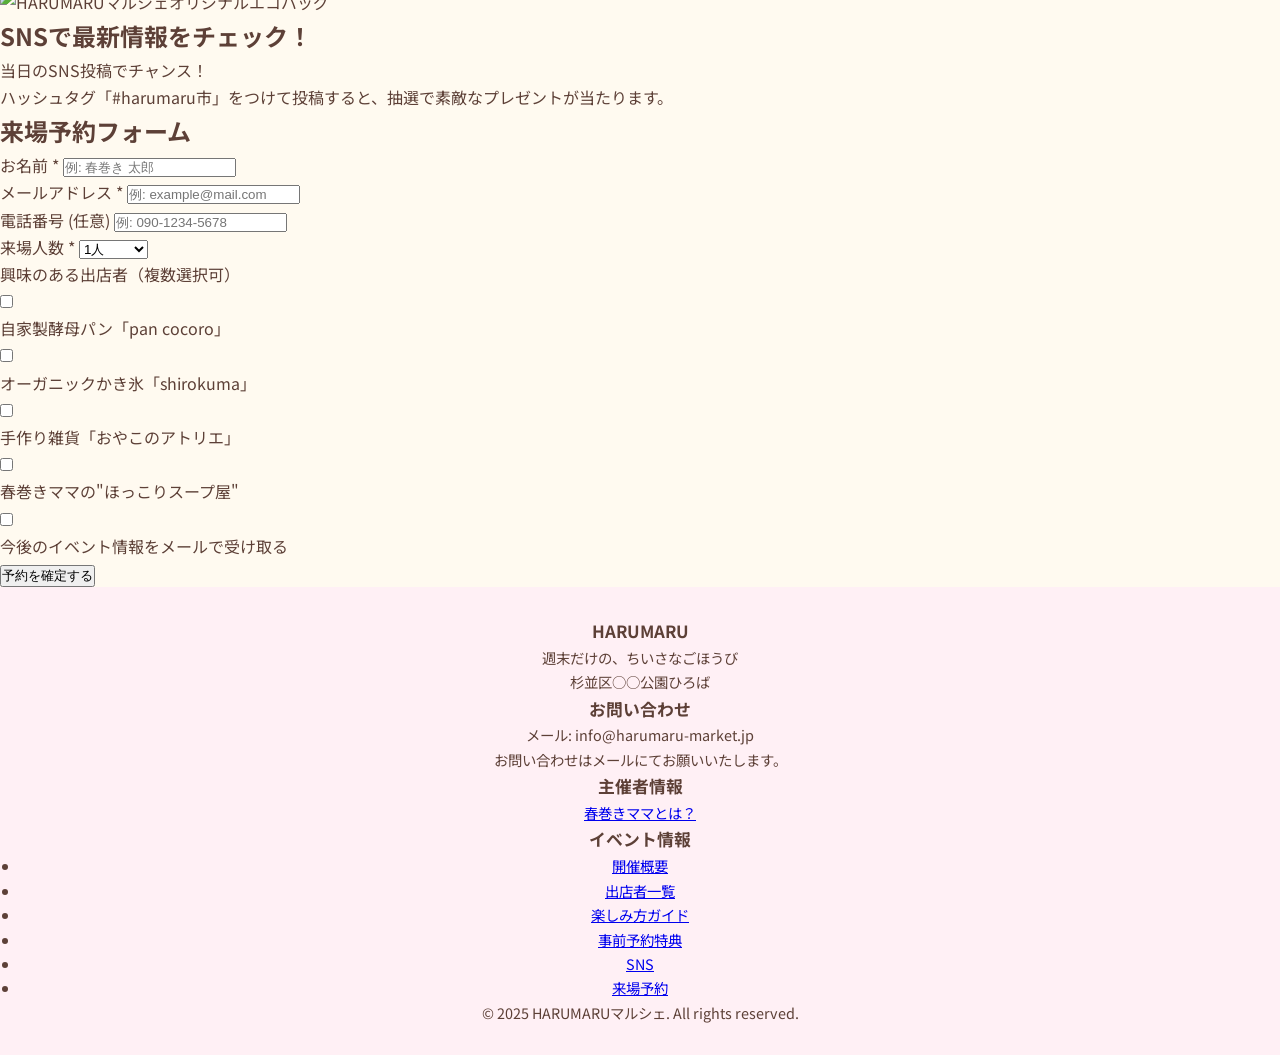
==== commit ef37448e: "feat: BGM機能の追加とボタンの配置変更" ====
--- a/index.html
+++ b/index.html
@@ -11,6 +11,361 @@
     <link rel="stylesheet" href="https://cdnjs.cloudflare.com/ajax/libs/remixicon/4.6.0/remixicon.min.css">
     <script src="https://cdn.tailwindcss.com/3.4.16"></script>
     <link rel="stylesheet" href="style.css">
+</head>
+<body class="bg-white font-noto">
+    <div id="tsparticles"></div>
+    <audio id="bgm" src="bgm.mp3" loop></audio>
+    <!-- ナビゲーション -->
+    <nav class="bg-white shadow-sm py-4">
+        <div class="container mx-auto px-4 flex justify-between items-center">
+            <div class="flex items-center space-x-4">
+                <div class="text-2xl font-['Pacifico'] text-primary">HARUMARU</div>
+                <button id="bgm-toggle">
+                    <i class="ri-volume-mute-line"></i>
+                </button>
+            </div>
+            <div class="hidden md:flex space-x-6 items-center">
+                <a href="#about" class="text-gray-700 hover:text-primary transition">イベント概要</a>
+                <a href="#shops" class="text-gray-700 hover:text-primary transition">出店者</a>
+                <a href="#guide" class="text-gray-700 hover:text-primary transition">楽しみ方</a>
+                <a href="#benefits" class="text-gray-700 hover:text-primary transition">特典</a>
+                <a href="#reservation" class="text-gray-700 hover:text-primary transition">予約</a>
+            </div>
+            <div class="md:hidden">
+                <button class="text-gray-700 focus:outline-none">
+                    <i class="ri-menu-line ri-xl"></i>
+                </button>
+            </div>
+        </div>
+    </nav>
+
+    <!-- ヒーローセクション -->
+    <section class="hero-section bg-cover bg-center h-[60vh] flex items-center justify-center text-white relative">
+        <div class="absolute inset-0 bg-black opacity-30"></div>
+        <div class="text-center z-10 p-4">
+            <h1 class="text-5xl font-bold mb-4 font-pacifico">HARUMARUマルシェ</h1>
+            <p class="text-xl mb-8">週末だけの、ちいさなごほうび</p>
+            <div class="flex flex-col sm:flex-row gap-4">
+                <a href="#reservation" class="bg-primary text-white px-6 py-3 !rounded-button whitespace-nowrap hover:bg-opacity-90 transition text-center">来場予約はこちら</a>
+                <a href="#shops" class="bg-white border border-gray-300 text-gray-700 px-6 py-3 !rounded-button whitespace-nowrap hover:bg-gray-50 transition text-center">出店者一覧を見る</a>
+            </div>
+        </div>
+    </section>
+
+    <!-- イベント概要 -->
+    <section id="about" class="py-16 bg-gray-50">
+        <div class="container mx-auto px-4">
+            <h2 class="text-3xl font-bold text-center mb-12">イベント概要</h2>
+            <div class="bg-white rounded-lg shadow-sm p-8 max-w-4xl mx-auto">
+                <div class="grid md:grid-cols-2 gap-8">
+                    <div>
+                        <div class="flex items-start mb-6">
+                            <div class="w-10 h-10 flex items-center justify-center text-primary mr-4">
+                                <i class="ri-calendar-line ri-lg"></i>
+                            </div>
+                            <div>
+                                <h3 class="font-medium text-lg mb-1">日時</h3>
+                                <p>2025年7月6日（日）10:00 - 16:00</p>
+                            </div>
+                        </div>
+                        <div class="flex items-start mb-6">
+                            <div class="w-10 h-10 flex items-center justify-center text-primary mr-4">
+                                <i class="ri-map-pin-line ri-lg"></i>
+                            </div>
+                            <div>
+                                <h3 class="font-medium text-lg mb-1">場所</h3>
+                                <p>杉並区○○公園ひろば</p>
+                            </div>
+                        </div>
+                        <div class="flex items-start mb-6">
+                            <div class="w-10 h-10 flex items-center justify-center text-primary mr-4">
+                                <i class="ri-information-line ri-lg"></i>
+                            </div>
+                            <div>
+                                <h3 class="font-medium text-lg mb-1">参加費</h3>
+                                <p>入場無料</p>
+                            </div>
+                        </div>
+                        <div class="flex items-start">
+                            <div class="w-10 h-10 flex items-center justify-center text-primary mr-4">
+                                <i class="ri-cloud-line ri-lg"></i>
+                            </div>
+                            <div>
+                                <h3 class="font-medium text-lg mb-1">雨天時</h3>
+                                <p>雨天中止（小雨決行）</p>
+                            </div>
+                        </div>
+                    </div>
+                    <div class="h-64 md:h-auto rounded overflow-hidden">
+                        <iframe src="https://www.google.com/maps/embed?pb=!1m18!1m12!1m3!1d3240.488233838223!2d139.636393315259!3d35.68948798019224!2m3!1f0!2f0!3f0!3m2!1i1024!2i768!4f13.1!3m3!1m2!1s0x6018ed85f5d9e5a5%3A0x3b5a6926d1b918a!2z5p2g5L2466eJ55Kw5Y2I5Y-L!5e0!3m2!1sja!2sjp!4v1625461234567!5m2!1sja!2sjp" width="100%" height="100%" style="border:0;" allowfullscreen="" loading="lazy"></iframe>
+                    </div>
+                </div>
+            </div>
+        </div>
+    </section>
+
+    <!-- 出店者紹介 -->
+    <section id="shops" class="py-16">
+        <div class="container mx-auto px-4">
+            <h2 class="text-3xl font-bold text-center mb-12">出店者紹介</h2>
+            <div class="grid grid-cols-1 md:grid-cols-2 lg:grid-cols-3 gap-8">
+                <!-- 出店者1 -->
+                <div class="bg-white rounded-lg shadow-sm overflow-hidden transition transform hover:-translate-y-1 hover:shadow-md">
+                    <div class="aspect-square overflow-hidden">
+                        <img src="harumakilp/shop-pan.png" alt="自家製酵母パン" class="w-full h-full object-cover">
+                    </div>
+                    <div class="p-4">
+                        <h3 class="text-xl font-bold mb-2">自家製酵母パン「pan cocoro」</h3>
+                        <p class="text-gray-600">地元の有機小麦を使用した、もちもち食感の自家製酵母パン。季節の素材を取り入れた限定商品も販売します。</p>
+                    </div>
+                </div>
+                <!-- 出店者2 -->
+                <div class="bg-white rounded-lg shadow-sm overflow-hidden transition transform hover:-translate-y-1 hover:shadow-md">
+                    <div class="aspect-square overflow-hidden">
+                        <img src="harumakilp/shop-kakigori.png" alt="キッチンカー" class="w-full h-full object-cover">
+                    </div>
+                    <div class="p-4">
+                        <h3 class="text-xl font-bold mb-2">オーガニックかき氷「shirokuma」</h3>
+                        <p class="text-gray-600">旬のフルーツをたっぷり使った、ふわふわ食感のかき氷。オーガニックシロップで体にも優しい一品です。</p>
+                    </div>
+                </div>
+                <!-- 出店者3 -->
+                <div class="bg-white rounded-lg shadow-sm overflow-hidden transition transform hover:-translate-y-1 hover:shadow-md">
+                    <div class="aspect-square overflow-hidden">
+                        <img src="harumakilp/shop-zakka.png" alt="手作り雑貨" class="w-full h-full object-cover">
+                    </div>
+                    <div class="p-4">
+                        <h3 class="text-xl font-bold mb-2">手作り雑貨「おやこのアトリエ」</h3>
+                        <p class="text-gray-600">親子で作る手作りアクセサリーや布小物。ワークショップも開催予定です。</p>
+                    </div>
+                </div>
+                <!-- 出店者4 -->
+                <div class="bg-white rounded-lg shadow-sm overflow-hidden transition transform hover:-translate-y-1 hover:shadow-md">
+                    <div class="aspect-square overflow-hidden">
+                        <img src="harumakilp/shop-soup.png" alt="スープ" class="w-full h-full object-cover">
+                    </div>
+                    <div class="p-4">
+                        <h3 class="text-xl font-bold mb-2">春巻きママの"ほっこりスープ屋"</h3>
+                        <p class="text-gray-600">地元野菜をたっぷり使った体に優しいスープ。マルシェ限定の特別レシピもご用意しています。ぜひお立ち寄りください！</p>
+                    </div>
+                </div>
+            </div>
+        </div>
+    </section>
+
+    <!-- 楽しみ方ガイド -->
+    <section id="guide" class="py-16 bg-gray-50">
+        <div class="container mx-auto px-4">
+            <h2 class="text-3xl font-bold text-center mb-12">楽しみ方ガイド</h2>
+            <div class="grid grid-cols-1 md:grid-cols-3 gap-8">
+                <!-- フォトブース -->
+                <div class="bg-white rounded-lg p-6 shadow-sm text-center">
+                    <div class="w-16 h-16 flex items-center justify-center mx-auto bg-primary bg-opacity-10 rounded-full mb-4">
+                        <i class="ri-camera-line ri-xl text-primary"></i>
+                    </div>
+                    <h3 class="text-xl font-bold mb-3">フォトブース</h3>
+                    <p class="text-gray-600">マルシェの思い出を写真に残そう！かわいい装飾のフォトブースをご用意しています。</p>
+                </div>
+                <!-- ピクニックOK -->
+                <div class="bg-white rounded-lg p-6 shadow-sm text-center">
+                    <div class="w-16 h-16 flex items-center justify-center mx-auto bg-primary bg-opacity-10 rounded-full mb-4">
+                        <i class="ri-leaf-line ri-xl text-primary"></i>
+                    </div>
+                    <h3 class="text-xl font-bold mb-3">ピクニックOK</h3>
+                    <p class="text-gray-600">公園の広場でピクニックも楽しめます。レジャーシートや軽食を持ち込んで、一日中満喫してください。</p>
+                </div>
+                <!-- 子ども向けワークショップ -->
+                <div class="bg-white rounded-lg p-6 shadow-sm text-center">
+                    <div class="w-16 h-16 flex items-center justify-center mx-auto bg-primary bg-opacity-10 rounded-full mb-4">
+                        <i class="ri-palette-line ri-xl text-primary"></i>
+                    </div>
+                    <h3 class="text-xl font-bold mb-3">子ども向けワークショップ</h3>
+                    <p class="text-gray-600">スライム作りや簡単な工作など、お子様が楽しめるワークショップを開催します。当日参加も可能です。</p>
+                </div>
+            </div>
+        </div>
+    </section>
+
+    <!-- 事前予約特典 -->
+    <section id="benefits" class="py-16">
+        <div class="container mx-auto px-4">
+            <h2 class="text-3xl font-bold text-center mb-12">事前予約特典</h2>
+            <div class="max-w-4xl mx-auto bg-white rounded-lg shadow-sm overflow-hidden">
+                <div class="grid md:grid-cols-2">
+                    <div class="p-8">
+                        <h3 class="text-2xl font-bold mb-4">来場予約で素敵なプレゼント！</h3>
+                        <p class="text-gray-600 mb-6">事前予約いただいた方には、マルシェ当日受付にてHARUMARUマルシェオリジナルエコバッグをプレゼント！</p>
+                        <div class="space-y-4 mb-8">
+                            <div class="flex items-center">
+                                <div class="w-8 h-8 flex items-center justify-center bg-primary bg-opacity-10 rounded-full mr-3">
+                                    <i class="ri-gift-line text-primary"></i>
+                                </div>
+                                <div>
+                                    <h4 class="font-medium text-lg">オリジナルエコバッグ</h4>
+                                    <p class="text-sm text-gray-500">マルシェのロゴ入り、使いやすいサイズのエコバッグです。</p>
+                                </div>
+                            </div>
+                            <div class="flex items-center">
+                                <div class="w-8 h-8 flex items-center justify-center bg-primary bg-opacity-10 rounded-full mr-3">
+                                    <i class="ri-coupon-line text-primary"></i>
+                                </div>
+                                <div>
+                                    <h4 class="font-medium text-lg">LINE限定クーポン</h4>
+                                    <p class="text-sm text-gray-500">公式LINEに登録すると、マルシェで使えるお得なクーポンをお届けします！</p>
+                                </div>
+                            </div>
+                        </div>
+                        <a href="#reservation" class="inline-block bg-primary text-white px-6 py-3 !rounded-button whitespace-nowrap hover:bg-opacity-90 transition">今すぐ予約する</a>
+                    </div>
+                    <div class="bg-gray-100">
+                        <img src="https://readdy.ai/api/search-image?query=An%20eco-friendly%20canvas%20tote%20bag%20with%20a%20cute%2C%20minimalist%20design%20featuring%20a%20small%20market%20or%20food-related%20illustration.%20The%20bag%20is%20photographed%20against%20a%20clean%2C%20light%20background.%20The%20tote%20bag%20has%20a%20natural%20beige%20color%20with%20a%20simple%2C%20elegant%20design%20printed%20in%20soft%20colors.&width=600&height=600&seq=tote123&orientation=squarish" alt="HARUMARUマルシェオリジナルエコバッグ" class="w-full h-full object-cover object-center">
+                    </div>
+                </div>
+            </div>
+        </div>
+    </section>
+
+    <!-- SNSセクション -->
+    <section id="sns" class="py-16 bg-gray-50">
+        <div class="container mx-auto px-4 text-center">
+            <h2 class="text-3xl font-bold mb-8">SNSで最新情報をチェック！</h2>
+            <div class="flex justify-center items-center space-x-6 mb-8">
+                <a href="#" class="w-14 h-14 flex items-center justify-center bg-pink-50 rounded-full hover:bg-pink-100 transition">
+                    <i class="ri-instagram-line ri-xl text-pink-600"></i>
+                </a>
+                <a href="#" class="w-14 h-14 flex items-center justify-center bg-blue-50 rounded-full hover:bg-blue-100 transition">
+                    <i class="ri-twitter-x-line ri-xl text-gray-800"></i>
+                </a>
+                <a href="#" class="w-14 h-14 flex items-center justify-center bg-green-50 rounded-full hover:bg-green-100 transition">
+                    <i class="ri-line-line ri-xl text-green-600"></i>
+                </a>
+            </div>
+            <div class="bg-primary bg-opacity-10 p-4 rounded-lg inline-block">
+                <p class="font-medium text-primary mb-2">当日のSNS投稿でチャンス！</p>
+                <p class="text-gray-600 text-sm">ハッシュタグ「#harumaru市」をつけて投稿すると、抽選で素敵なプレゼントが当たります。</p>
+            </div>
+        </div>
+    </section>
+
+    <!-- 予約フォーム -->
+    <section id="reservation" class="py-16">
+        <div class="container mx-auto px-4">
+            <h2 class="text-3xl font-bold text-center mb-12">来場予約フォーム</h2>
+            <div class="max-w-2xl mx-auto bg-white rounded-lg shadow-sm p-8">
+                <form>
+                    <div class="mb-6">
+                        <label for="name" class="block text-gray-700 font-medium mb-2">お名前 <span class="text-red-500">*</span></label>
+                        <input type="text" id="name" class="w-full px-4 py-2 border border-gray-300 rounded focus:outline-none focus:ring-2 focus:ring-primary focus:border-transparent" placeholder="例: 春巻き 太郎" required>
+                    </div>
+                    <div class="mb-6">
+                        <label for="email" class="block text-gray-700 font-medium mb-2">メールアドレス <span class="text-red-500">*</span></label>
+                        <input type="email" id="email" class="w-full px-4 py-2 border border-gray-300 rounded focus:outline-none focus:ring-2 focus:ring-primary focus:border-transparent" placeholder="例: example@mail.com" required>
+                    </div>
+                    <div class="mb-6">
+                        <label for="phone" class="block text-gray-700 font-medium mb-2">電話番号 (任意)</label>
+                        <input type="tel" id="phone" class="w-full px-4 py-2 border border-gray-300 rounded focus:outline-none focus:ring-2 focus:ring-primary focus:border-transparent" placeholder="例: 090-1234-5678">
+                    </div>
+                    <div class="mb-6">
+                        <label for="attendees" class="block text-gray-700 font-medium mb-2">来場人数 <span class="text-red-500">*</span></label>
+                        <select id="attendees" class="w-full px-4 py-2 border border-gray-300 rounded focus:outline-none focus:ring-2 focus:ring-primary focus:border-transparent pr-8" required>
+                            <option value="1">1人</option>
+                            <option value="2">2人</option>
+                            <option value="3">3人</option>
+                            <option value="4">4人</option>
+                            <option value="5">5人以上</option>
+                        </select>
+                    </div>
+                    <div class="mb-6">
+                        <label class="block text-gray-700 mb-2">興味のある出店者（複数選択可）</label>
+                        <div class="space-y-2">
+                            <div class="flex items-center">
+                                <div class="relative w-5 h-5 mr-2">
+                                    <input type="checkbox" id="shop1" class="opacity-0 absolute w-full h-full cursor-pointer">
+                                    <div class="w-5 h-5 border border-gray-300 rounded flex items-center justify-center bg-white">
+                                        <div class="hidden w-3 h-3 bg-primary rounded-sm"></div>
+                                    </div>
+                                </div>
+                                <label for="shop1" class="cursor-pointer">自家製酵母パン「pan cocoro」</label>
+                            </div>
+                            <div class="flex items-center">
+                                <div class="relative w-5 h-5 mr-2">
+                                    <input type="checkbox" id="shop2" class="opacity-0 absolute w-full h-full cursor-pointer">
+                                    <div class="w-5 h-5 border border-gray-300 rounded flex items-center justify-center bg-white">
+                                        <div class="hidden w-3 h-3 bg-primary rounded-sm"></div>
+                                    </div>
+                                </div>
+                                <label for="shop2" class="cursor-pointer">オーガニックかき氷「shirokuma」</label>
+                            </div>
+                            <div class="flex items-center">
+                                <div class="relative w-5 h-5 mr-2">
+                                    <input type="checkbox" id="shop3" class="opacity-0 absolute w-full h-full cursor-pointer">
+                                    <div class="w-5 h-5 border border-gray-300 rounded flex items-center justify-center bg-white">
+                                        <div class="hidden w-3 h-3 bg-primary rounded-sm"></div>
+                                    </div>
+                                </div>
+                                <label for="shop3" class="cursor-pointer">手作り雑貨「おやこのアトリエ」</label>
+                            </div>
+                            <div class="flex items-center">
+                                <div class="relative w-5 h-5 mr-2">
+                                    <input type="checkbox" id="shop4" class="opacity-0 absolute w-full h-full cursor-pointer">
+                                    <div class="w-5 h-5 border border-gray-300 rounded flex items-center justify-center bg-white">
+                                        <div class="hidden w-3 h-3 bg-primary rounded-sm"></div>
+                                    </div>
+                                </div>
+                                <label for="shop4" class="cursor-pointer">春巻きママの"ほっこりスープ屋"</label>
+                            </div>
+                        </div>
+                    </div>
+                    <div class="flex items-center mb-6">
+                        <div class="relative w-5 h-5 mr-2">
+                            <input type="checkbox" id="newsletter" class="opacity-0 absolute w-full h-full cursor-pointer">
+                            <div class="w-5 h-5 border border-gray-300 rounded flex items-center justify-center bg-white">
+                                <div class="hidden w-3 h-3 bg-primary rounded-sm"></div>
+                            </div>
+                        </div>
+                        <label for="newsletter" class="cursor-pointer text-sm text-gray-600">今後のイベント情報をメールで受け取る</label>
+                    </div>
+                    <button type="submit" class="w-full bg-primary text-white px-6 py-3 !rounded-button whitespace-nowrap hover:bg-opacity-90 transition font-medium">予約を確定する</button>
+                </form>
+            </div>
+        </div>
+    </section>
+
+    <!-- フッター -->
+    <footer class="bg-gray-800 text-white py-12">
+        <div class="container mx-auto px-4">
+            <div class="grid grid-cols-1 md:grid-cols-3 gap-8">
+                <div>
+                    <h3 class="text-2xl font-['Pacifico'] text-primary mb-4">HARUMARU</h3>
+                    <p class="text-gray-300 mb-2">週末だけの、ちいさなごほうび</p>
+                    <p class="text-gray-300">杉並区○○公園ひろば</p>
+                </div>
+                <div>
+                    <h3 class="text-lg font-bold mb-4">お問い合わせ</h3>
+                    <p class="text-gray-300 mb-2">メール: info@harumaru-market.jp</p>
+                    <p class="text-gray-300 mb-4">お問い合わせはメールにてお願いいたします。</p>
+                    <h3 class="text-lg font-bold mb-4">主催者情報</h3>
+                    <a href="#" class="text-primary hover:underline">春巻きママとは？</a>
+                </div>
+                <div>
+                    <h3 class="text-lg font-bold mb-4">イベント情報</h3>
+                    <ul class="space-y-2 text-gray-300">
+                        <li><a href="#about" class="hover:text-white transition">開催概要</a></li>
+                        <li><a href="#shops" class="hover:text-white transition">出店者一覧</a></li>
+                        <li><a href="#guide" class="hover:text-white transition">楽しみ方ガイド</a></li>
+                        <li><a href="#benefits" class="hover:text-white transition">事前予約特典</a></li>
+                        <li><a href="#sns" class="hover:text-white transition">SNS</a></li>
+                        <li><a href="#reservation" class="hover:text-white transition">来場予約</a></li>
+                    </ul>
+                </div>
+            </div>
+            <div class="text-center text-gray-500 text-sm mt-8">
+                &copy; 2025 HARUMARUマルシェ. All rights reserved.
+            </div>
+        </div>
+    </footer>
+    <script src="https://cdn.jsdelivr.net/npm/tsparticles@2/tsparticles.bundle.min.js"></script>
+    <script src="script.js"></script>
     <script>
         tailwind.config={
             theme:{
@@ -52,367 +407,14 @@
             -webkit-appearance: none;
             margin: 0;
         }
+        #tsparticles {
+            position: fixed;
+            width: 100%;
+            height: 100%;
+            top: 0;
+            left: 0;
+            z-index: -2; /* Ensure it's behind content but above body background */
+        }
     </style>
-</head>
-<body class="bg-white font-noto">
-    <!-- ナビゲーション -->
-    <nav class="bg-white shadow-sm py-4">
-        <div class="container mx-auto px-4 flex justify-between items-center">
-            <div class="text-2xl font-['Pacifico'] text-primary">HARUMARU</div>
-            <div class="hidden md:flex space-x-6 items-center">
-                <a href="#about" class="text-gray-700 hover:text-primary transition">イベント概要</a>
-                <a href="#shops" class="text-gray-700 hover:text-primary transition">出店者</a>
-                <a href="#guide" class="text-gray-700 hover:text-primary transition">楽しみ方</a>
-                <a href="#benefits" class="text-gray-700 hover:text-primary transition">特典</a>
-                <a href="#reservation" class="text-gray-700 hover:text-primary transition">予約</a>
-            </div>
-            <div class="md:hidden">
-                <button class="text-gray-700 focus:outline-none">
-                    <i class="ri-menu-line ri-xl"></i>
-                </button>
-            </div>
-        </div>
-    </nav>
-
-    <!-- ヒーローセクション -->
-    <section class="hero-section bg-cover bg-center h-[60vh] flex items-center justify-center text-white relative">
-        <div class="absolute inset-0 bg-black opacity-30"></div>
-        <div class="text-center z-10 p-4">
-            <h1 class="text-5xl font-bold mb-4 font-pacifico">HARUMARUマルシェ</h1>
-            <p class="text-xl mb-8">週末だけの、ちいさなごほうび</p>
-            <div class="flex flex-col sm:flex-row gap-4">
-                <a href="#reservation" class="bg-primary text-white px-6 py-3 !rounded-button whitespace-nowrap hover:bg-opacity-90 transition text-center">来場予約はこちら</a>
-                <a href="#shops" class="bg-white border border-gray-300 text-gray-700 px-6 py-3 !rounded-button whitespace-nowrap hover:bg-gray-50 transition text-center">出店者一覧を見る</a>
-            </div>
-        </div>
-    </section>
-
-    <!-- イベント概要 -->
-    <section id="about" class="py-16 bg-gray-50">
-        <div class="container mx-auto px-4">
-            <h2 class="text-3xl font-bold text-center mb-12">イベント概要</h2>
-            <div class="bg-white rounded-lg shadow-sm p-8 max-w-4xl mx-auto">
-                <div class="grid md:grid-cols-2 gap-8">
-                    <div>
-                        <div class="flex items-start mb-6">
-                            <div class="w-10 h-10 flex items-center justify-center text-primary mr-4">
-                                <i class="ri-calendar-line ri-lg"></i>
-                            </div>
-                            <div>
-                                <h3 class="font-medium text-lg mb-1">日時</h3>
-                                <p>2025年7月6日（日）10:00 - 16:00</p>
-                            </div>
-                        </div>
-                        <div class="flex items-start mb-6">
-                            <div class="w-10 h-10 flex items-center justify-center text-primary mr-4">
-                                <i class="ri-map-pin-line ri-lg"></i>
-                            </div>
-                            <div>
-                                <h3 class="font-medium text-lg mb-1">場所</h3>
-                                <p>杉並区○○公園ひろば</p>
-                            </div>
-                        </div>
-                        <div class="flex items-start mb-6">
-                            <div class="w-10 h-10 flex items-center justify-center text-primary mr-4">
-                                <i class="ri-information-line ri-lg"></i>
-                            </div>
-                            <div>
-                                <h3 class="font-medium text-lg mb-1">参加費</h3>
-                                <p>入場無料</p>
-                            </div>
-                        </div>
-                        <div class="flex items-start">
-                            <div class="w-10 h-10 flex items-center justify-center text-primary mr-4">
-                                <i class="ri-cloud-line ri-lg"></i>
-                            </div>
-                            <div>
-                                <h3 class="font-medium text-lg mb-1">雨天時</h3>
-                                <p>雨天中止（小雨決行）</p>
-                            </div>
-                        </div>
-                    </div>
-                    <div class="h-64 md:h-auto rounded overflow-hidden">
-                        <iframe src="https://www.google.com/maps/embed?pb=!1m18!1m12!1m3!1d3240.488233838223!2d139.636393315259!3d35.68948798019224!2m3!1f0!2f0!3f0!3m2!1i1024!2i768!4f13.1!3m3!1m2!1s0x6018ed85f5d9e5a5%3A0x3b5a6926d1b918a!2z5p2g5L2466eJ55Kw5Y2I5Y-L!5e0!3m2!1sja!2sjp!4v1625461234567!5m2!1sja!2sjp" width="100%" height="100%" style="border:0;" allowfullscreen="" loading="lazy"></iframe>
-                    </div>
-                </div>
-            </div>
-        </div>
-    </section>
-
-    <!-- 出店者紹介 -->
-    <section id="shops" class="py-16">
-        <div class="container mx-auto px-4">
-            <h2 class="text-3xl font-bold text-center mb-12">出店者紹介</h2>
-            <div class="grid grid-cols-1 md:grid-cols-2 lg:grid-cols-3 gap-8">
-                <!-- 出店者1 -->
-                <div class="bg-white rounded-lg shadow-sm overflow-hidden transition transform hover:-translate-y-1 hover:shadow-md">
-                    <div class="h-48 overflow-hidden">
-                        <img src="harumakilp/shop-pan.png" alt="自家製酵母パン" class="w-full h-full object-cover object-top">
-                    </div>
-                    <div class="p-4">
-                        <h3 class="text-xl font-bold mb-2">自家製酵母パン「pan cocoro」</h3>
-                        <p class="text-gray-600">地元の有機小麦を使用した、もちもち食感の自家製酵母パン。季節の素材を取り入れた限定商品も販売します。</p>
-                    </div>
-                </div>
-                <!-- 出店者2 -->
-                <div class="bg-white rounded-lg shadow-sm overflow-hidden transition transform hover:-translate-y-1 hover:shadow-md">
-                    <div class="h-48 overflow-hidden">
-                        <img src="harumakilp/shop-kakigori.png" alt="キッチンカー" class="w-full h-full object-cover object-top">
-                    </div>
-                    <div class="p-4">
-                        <h3 class="text-xl font-bold mb-2">オーガニックかき氷「shirokuma」</h3>
-                        <p class="text-gray-600">旬のフルーツをたっぷり使った、ふわふわ食感のかき氷。オーガニックシロップで体にも優しい一品です。</p>
-                    </div>
-                </div>
-                <!-- 出店者3 -->
-                <div class="bg-white rounded-lg shadow-sm overflow-hidden transition transform hover:-translate-y-1 hover:shadow-md">
-                    <div class="h-48 overflow-hidden">
-                        <img src="harumakilp/shop-zakka.png" alt="手作り雑貨" class="w-full h-full object-cover object-top">
-                    </div>
-                    <div class="p-4">
-                        <h3 class="text-xl font-bold mb-2">手作り雑貨「おやこのアトリエ」</h3>
-                        <p class="text-gray-600">親子で作る手作りアクセサリーや布小物。ワークショップも開催予定です。</p>
-                    </div>
-                </div>
-                <!-- 出店者4 -->
-                <div class="bg-white rounded-lg shadow-sm overflow-hidden transition transform hover:-translate-y-1 hover:shadow-md">
-                    <div class="h-48 overflow-hidden">
-                        <img src="harumakilp/shop-soup.png" alt="スープ" class="w-full h-full object-cover object-top">
-                    </div>
-                    <div class="p-4">
-                        <h3 class="text-xl font-bold mb-2">春巻きママの"ほっこりスープ屋"</h3>
-                        <p class="text-gray-600">地元野菜をたっぷり使った体に優しいスープ。マルシェ限定の特別レシピもご用意しています。ぜひお立ち寄りください！</p>
-                    </div>
-                </div>
-            </div>
-        </div>
-    </section>
-
-    <!-- 楽しみ方ガイド -->
-    <section id="guide" class="py-16 bg-gray-50">
-        <div class="container mx-auto px-4">
-            <h2 class="text-3xl font-bold text-center mb-12">楽しみ方ガイド</h2>
-            <div class="grid grid-cols-1 md:grid-cols-3 gap-8">
-                <!-- フォトブース -->
-                <div class="bg-white rounded-lg p-6 shadow-sm text-center">
-                    <div class="w-16 h-16 flex items-center justify-center mx-auto bg-primary bg-opacity-10 rounded-full mb-4">
-                        <i class="ri-camera-line ri-xl text-primary"></i>
-                    </div>
-                    <h3 class="text-xl font-bold mb-3">フォトブース</h3>
-                    <p class="text-gray-600">マルシェの思い出を写真に残そう！かわいい装飾のフォトブースをご用意しています。</p>
-                </div>
-                <!-- ピクニックOK -->
-                <div class="bg-white rounded-lg p-6 shadow-sm text-center">
-                    <div class="w-16 h-16 flex items-center justify-center mx-auto bg-primary bg-opacity-10 rounded-full mb-4">
-                        <i class="ri-leaf-line ri-xl text-primary"></i>
-                    </div>
-                    <h3 class="text-xl font-bold mb-3">ピクニックOK</h3>
-                    <p class="text-gray-600">公園の広場でピクニックも楽しめます。レジャーシートや軽食を持ち込んで、一日中満喫してください。</p>
-                </div>
-                <!-- 子ども向けワークショップ -->
-                <div class="bg-white rounded-lg p-6 shadow-sm text-center">
-                    <div class="w-16 h-16 flex items-center justify-center mx-auto bg-primary bg-opacity-10 rounded-full mb-4">
-                        <i class="ri-palette-line ri-xl text-primary"></i>
-                    </div>
-                    <h3 class="text-xl font-bold mb-3">子ども向けワークショップ</h3>
-                    <p class="text-gray-600">スライム作りや簡単な工作など、お子様が楽しめるワークショップを開催します。当日参加も可能です。</p>
-                </div>
-            </div>
-        </div>
-    </section>
-
-    <!-- 事前予約特典 -->
-    <section id="benefits" class="py-16">
-        <div class="container mx-auto px-4">
-            <h2 class="text-3xl font-bold text-center mb-12">事前予約特典</h2>
-            <div class="max-w-4xl mx-auto bg-white rounded-lg shadow-sm overflow-hidden">
-                <div class="grid md:grid-cols-2">
-                    <div class="p-8">
-                        <h3 class="text-2xl font-bold mb-4">来場予約で素敵なプレゼント！</h3>
-                        <p class="text-gray-600 mb-6">事前予約いただいた方には、マルシェ当日受付にてHARUMARUマルシェオリジナルエコバッグをプレゼント！</p>
-                        <div class="space-y-4 mb-8">
-                            <div class="flex items-center">
-                                <div class="w-8 h-8 flex items-center justify-center bg-primary bg-opacity-10 rounded-full mr-3">
-                                    <i class="ri-gift-line text-primary"></i>
-                                </div>
-                                <div>
-                                    <h4 class="font-medium text-lg">オリジナルエコバッグ</h4>
-                                    <p class="text-sm text-gray-500">マルシェのロゴ入り、使いやすいサイズのエコバッグです。</p>
-                                </div>
-                            </div>
-                            <div class="flex items-center">
-                                <div class="w-8 h-8 flex items-center justify-center bg-primary bg-opacity-10 rounded-full mr-3">
-                                    <i class="ri-coupon-line text-primary"></i>
-                                </div>
-                                <div>
-                                    <h4 class="font-medium text-lg">LINE限定クーポン</h4>
-                                    <p class="text-sm text-gray-500">公式LINEに登録すると、マルシェで使えるお得なクーポンをお届けします！</p>
-                                </div>
-                            </div>
-                        </div>
-                        <a href="#reservation" class="inline-block bg-primary text-white px-6 py-3 !rounded-button whitespace-nowrap hover:bg-opacity-90 transition">今すぐ予約する</a>
-                    </div>
-                    <div class="bg-gray-100">
-                        <img src="https://readdy.ai/api/search-image?query=An%20eco-friendly%20canvas%20tote%20bag%20with%20a%20cute%2C%20minimalist%20design%20featuring%20a%20small%20market%20or%20food-related%20illustration.%20The%20bag%20is%20photographed%20against%20a%20clean%2C%20light%20background.%20The%20tote%20bag%20has%20a%20natural%20beige%20color%20with%20a%20simple%2C%20elegant%20design%20printed%20in%20soft%20colors.&width=600&height=600&seq=tote123&orientation=squarish" alt="HARUMARUマルシェオリジナルエコバッグ" class="w-full h-full object-cover object-center">
-                    </div>
-                </div>
-            </div>
-        </div>
-    </section>
-
-    <!-- SNSセクション -->
-    <section id="sns" class="py-16 bg-gray-50">
-        <div class="container mx-auto px-4 text-center">
-            <h2 class="text-3xl font-bold mb-8">SNSで最新情報をチェック！</h2>
-            <div class="flex justify-center items-center space-x-6 mb-8">
-                <a href="#" class="w-14 h-14 flex items-center justify-center bg-pink-50 rounded-full hover:bg-pink-100 transition">
-                    <i class="ri-instagram-line ri-xl text-pink-600"></i>
-                </a>
-                <a href="#" class="w-14 h-14 flex items-center justify-center bg-blue-50 rounded-full hover:bg-blue-100 transition">
-                    <i class="ri-twitter-x-line ri-xl text-gray-800"></i>
-                </a>
-                <a href="#" class="w-14 h-14 flex items-center justify-center bg-green-50 rounded-full hover:bg-green-100 transition">
-                    <i class="ri-line-line ri-xl text-green-600"></i>
-                </a>
-            </div>
-            <div class="bg-primary bg-opacity-10 p-4 rounded-lg inline-block">
-                <p class="font-medium text-primary mb-2">当日のSNS投稿でチャンス！</p>
-                <p class="text-gray-600 text-sm">ハッシュタグ「#harumaru市」をつけて投稿すると、抽選で素敵なプレゼントが当たります。</p>
-            </div>
-        </div>
-    </section>
-
-    <!-- 予約フォーム -->
-    <section id="reservation" class="py-16">
-        <div class="container mx-auto px-4">
-            <h2 class="text-3xl font-bold text-center mb-12">来場予約フォーム</h2>
-            <div class="max-w-2xl mx-auto bg-white rounded-lg shadow-sm p-8">
-                <form>
-                    <div class="mb-6">
-                        <label for="name" class="block text-gray-700 font-medium mb-2">お名前 <span class="text-red-500">*</span></label>
-                        <input type="text" id="name" class="w-full px-4 py-2 border border-gray-300 rounded focus:outline-none focus:ring-2 focus:ring-primary focus:border-transparent" placeholder="例: 春巻き 太郎" required>
-                    </div>
-                    <div class="mb-6">
-                        <label for="email" class="block text-gray-700 font-medium mb-2">メールアドレス <span class="text-red-500">*</span></label>
-                        <input type="email" id="email" class="w-full px-4 py-2 border border-gray-300 rounded focus:outline-none focus:ring-2 focus:ring-primary focus:border-transparent" placeholder="例: example@mail.com" required>
-                    </div>
-                    <div class="mb-6">
-                        <label for="phone" class="block text-gray-700 font-medium mb-2">電話番号 (任意)</label>
-                        <input type="tel" id="phone" class="w-full px-4 py-2 border border-gray-300 rounded focus:outline-none focus:ring-2 focus:ring-primary focus:border-transparent" placeholder="例: 090-1234-5678">
-                    </div>
-                    <div class="mb-6">
-                        <label for="attendees" class="block text-gray-700 font-medium mb-2">来場人数 <span class="text-red-500">*</span></label>
-                        <select id="attendees" class="w-full px-4 py-2 border border-gray-300 rounded focus:outline-none focus:ring-2 focus:ring-primary focus:border-transparent pr-8" required>
-                            <option value="1">1人</option>
-                            <option value="2">2人</option>
-                            <option value="3">3人</option>
-                            <option value="4">4人</option>
-                            <option value="5">5人以上</option>
-                        </select>
-                    </div>
-                    <div class="mb-6">
-                        <label class="block text-gray-700 mb-2">興味のある出店者（複数選択可）</label>
-                        <div class="space-y-2">
-                            <div class="flex items-center">
-                                <div class="relative w-5 h-5 mr-2">
-                                    <input type="checkbox" id="shop1" class="opacity-0 absolute w-full h-full cursor-pointer">
-                                    <div class="w-5 h-5 border border-gray-300 rounded flex items-center justify-center bg-white">
-                                        <div class="hidden w-3 h-3 bg-primary rounded-sm"></div>
-                                    </div>
-                                </div>
-                                <label for="shop1" class="cursor-pointer">自家製酵母パン「pan cocoro」</label>
-                            </div>
-                            <div class="flex items-center">
-                                <div class="relative w-5 h-5 mr-2">
-                                    <input type="checkbox" id="shop2" class="opacity-0 absolute w-full h-full cursor-pointer">
-                                    <div class="w-5 h-5 border border-gray-300 rounded flex items-center justify-center bg-white">
-                                        <div class="hidden w-3 h-3 bg-primary rounded-sm"></div>
-                                    </div>
-                                </div>
-                                <label for="shop2" class="cursor-pointer">オーガニックかき氷「shirokuma」</label>
-                            </div>
-                            <div class="flex items-center">
-                                <div class="relative w-5 h-5 mr-2">
-                                    <input type="checkbox" id="shop3" class="opacity-0 absolute w-full h-full cursor-pointer">
-                                    <div class="w-5 h-5 border border-gray-300 rounded flex items-center justify-center bg-white">
-                                        <div class="hidden w-3 h-3 bg-primary rounded-sm"></div>
-                                    </div>
-                                </div>
-                                <label for="shop3" class="cursor-pointer">手作り雑貨「おやこのアトリエ」</label>
-                            </div>
-                            <div class="flex items-center">
-                                <div class="relative w-5 h-5 mr-2">
-                                    <input type="checkbox" id="shop4" class="opacity-0 absolute w-full h-full cursor-pointer">
-                                    <div class="w-5 h-5 border border-gray-300 rounded flex items-center justify-center bg-white">
-                                        <div class="hidden w-3 h-3 bg-primary rounded-sm"></div>
-                                    </div>
-                                </div>
-                                <label for="shop4" class="cursor-pointer">春巻きママの"ほっこりスープ屋"</label>
-                            </div>
-                        </div>
-                    </div>
-                    <div class="flex items-center mb-6">
-                        <div class="relative w-5 h-5 mr-2">
-                            <input type="checkbox" id="newsletter" class="opacity-0 absolute w-full h-full cursor-pointer">
-                            <div class="w-5 h-5 border border-gray-300 rounded flex items-center justify-center bg-white">
-                                <div class="hidden w-3 h-3 bg-primary rounded-sm"></div>
-                            </div>
-                        </div>
-                        <label for="newsletter" class="cursor-pointer text-sm text-gray-600">今後のイベント情報をメールで受け取る</label>
-                    </div>
-                    <button type="submit" class="w-full bg-primary text-white px-6 py-3 !rounded-button whitespace-nowrap hover:bg-opacity-90 transition font-medium">予約を確定する</button>
-                </form>
-            </div>
-        </div>
-    </section>
-
-    <!-- フッター -->
-    <footer class="bg-gray-800 text-white py-12">
-        <div class="container mx-auto px-4">
-            <div class="grid grid-cols-1 md:grid-cols-3 gap-8">
-                <div>
-                    <h3 class="text-2xl font-['Pacifico'] text-primary mb-4">HARUMARU</h3>
-                    <p class="text-gray-300 mb-2">週末だけの、ちいさなごほうび</p>
-                    <p class="text-gray-300">杉並区○○公園ひろば</p>
-                </div>
-                <div>
-                    <h3 class="text-lg font-bold mb-4">お問い合わせ</h3>
-                    <p class="text-gray-300 mb-2">メール: info@harumaru-market.jp</p>
-                    <p class="text-gray-300 mb-4">お問い合わせはメールにてお願いいたします。</p>
-                    <h3 class="text-lg font-bold mb-4">主催者情報</h3>
-                    <a href="#" class="text-primary hover:underline">春巻きママとは？</a>
-                </div>
-                <div>
-                    <h3 class="text-lg font-bold mb-4">イベント情報</h3>
-                    <ul class="space-y-2 text-gray-300">
-                        <li><a href="#about" class="hover:text-white transition">開催概要</a></li>
-                        <li><a href="#shops" class="hover:text-white transition">出店者一覧</a></li>
-                        <li><a href="#guide" class="hover:text-white transition">楽しみ方ガイド</a></li>
-                        <li><a href="#benefits" class="hover:text-white transition">事前予約特典</a></li>
-                        <li><a href="#sns" class="hover:text-white transition">SNS</a></li>
-                        <li><a href="#reservation" class="hover:text-white transition">来場予約</a></li>
-                    </ul>
-                </div>
-            </div>
-            <div class="text-center text-gray-500 text-sm mt-8">
-                &copy; 2025 HARUMARUマルシェ. All rights reserved.
-            </div>
-        </div>
-    </footer>
-
-    <script>
-        // チェックボックスのカスタムスタイル
-        document.querySelectorAll('input[type="checkbox"]').forEach(checkbox => {
-            checkbox.addEventListener('change', function() {
-                const customCheckbox = this.nextElementSibling;
-                const checkmark = customCheckbox.querySelector('div');
-                if (this.checked) {
-                    checkmark.classList.remove('hidden');
-                } else {
-                    checkmark.classList.add('hidden');
-                }
-            });
-        });
-    </script>
 </body>
 </html>
--- a/style.css
+++ b/style.css
@@ -272,4 +272,18 @@
     .hero-content h1 { font-size: 2rem; }
     .hero-content p { font-size: 1rem; }
     .vendor-cards { grid-template-columns: 1fr; }
+}
+
+/* --- BGM Toggle Button --- */
+#bgm-toggle {
+    background-color: transparent;
+    border: none;
+    color: var(--primary-color);
+    cursor: pointer;
+    font-size: 24px;
+    padding: 0;
+}
+
+#bgm-toggle:hover {
+    opacity: 0.7;
 }
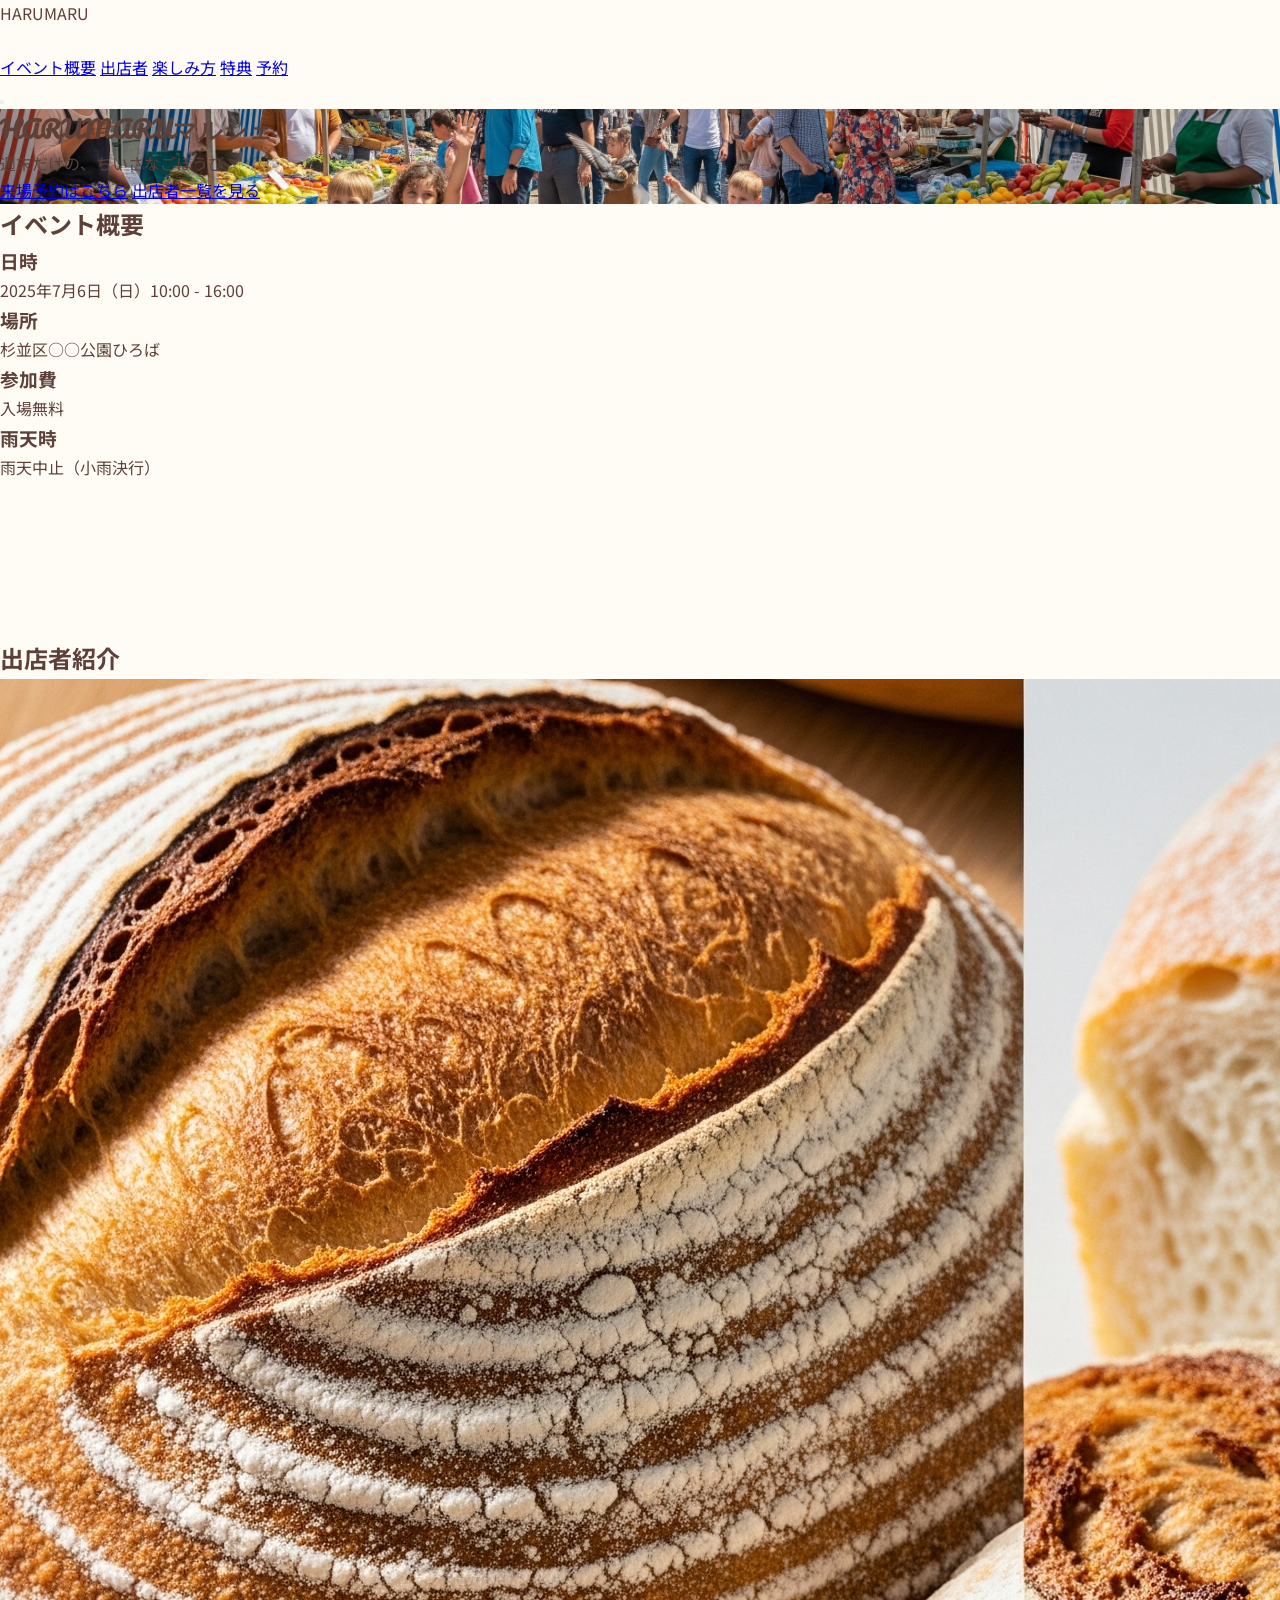
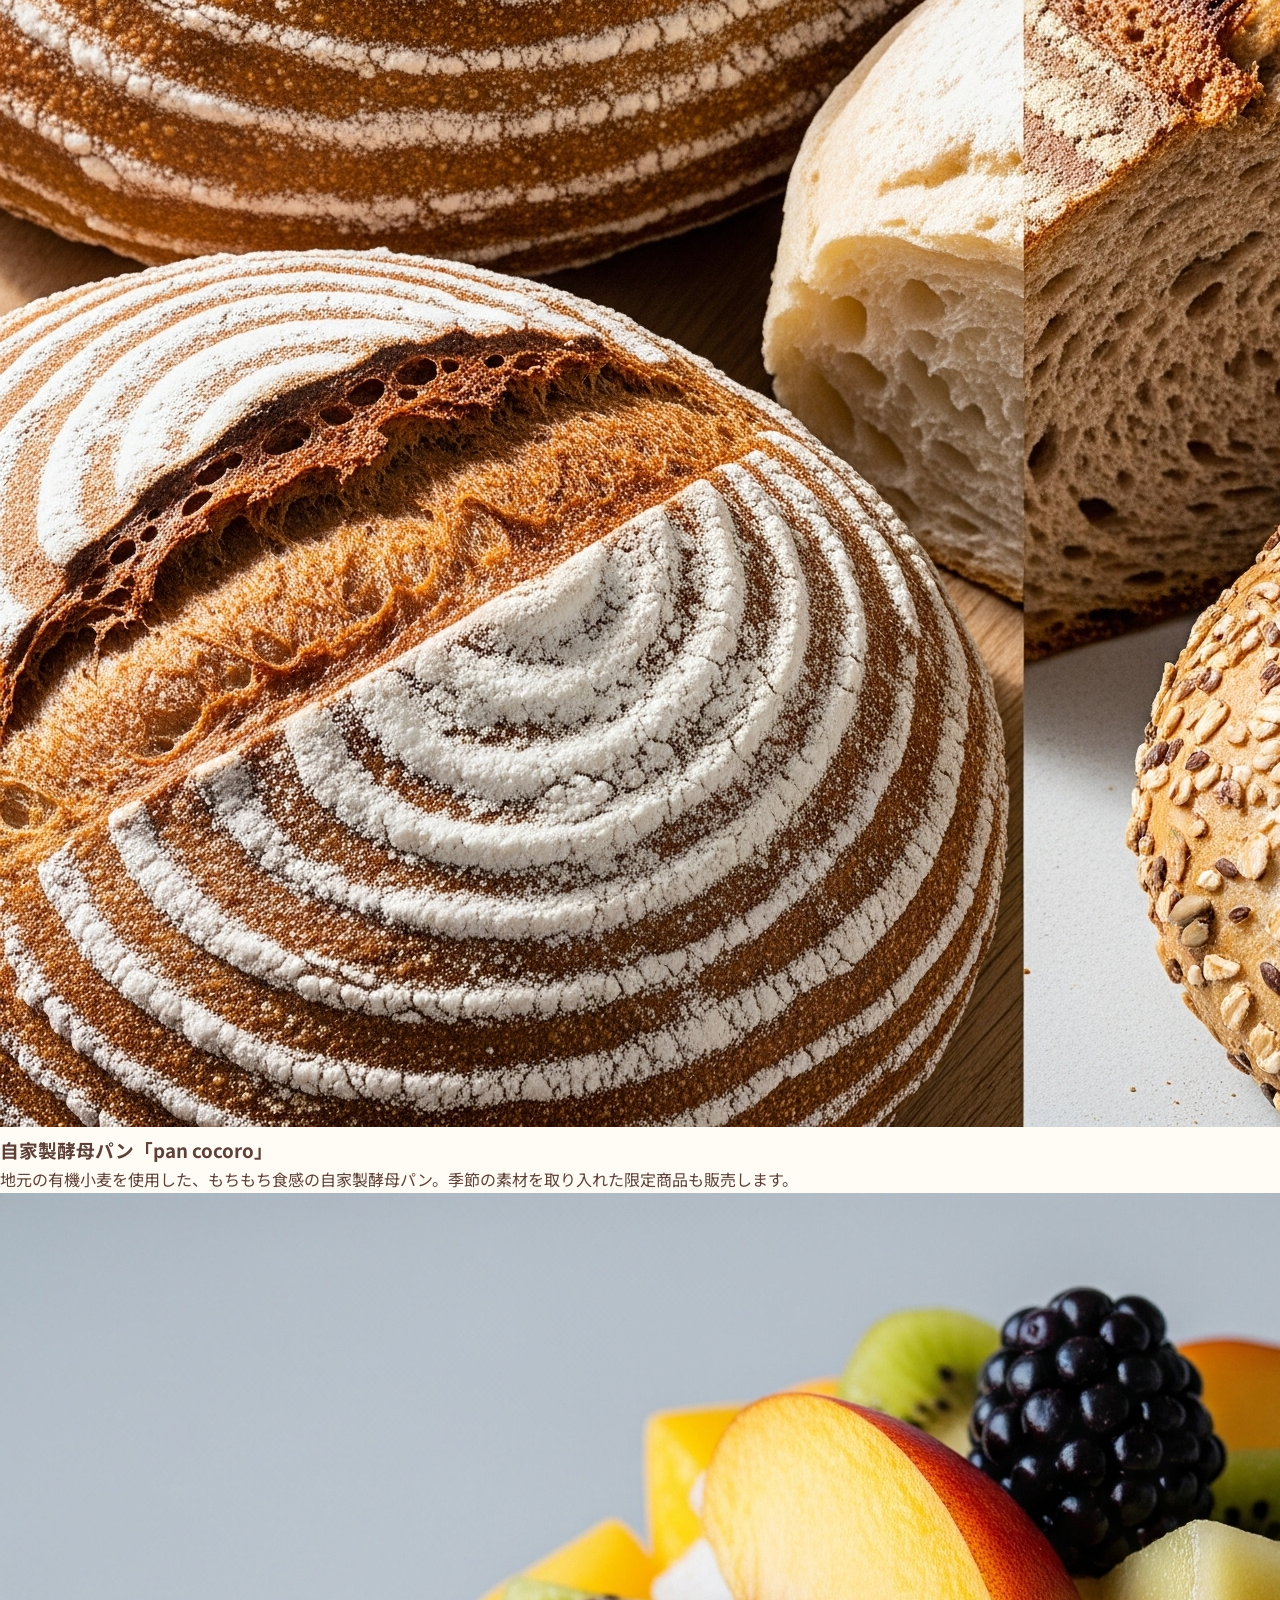
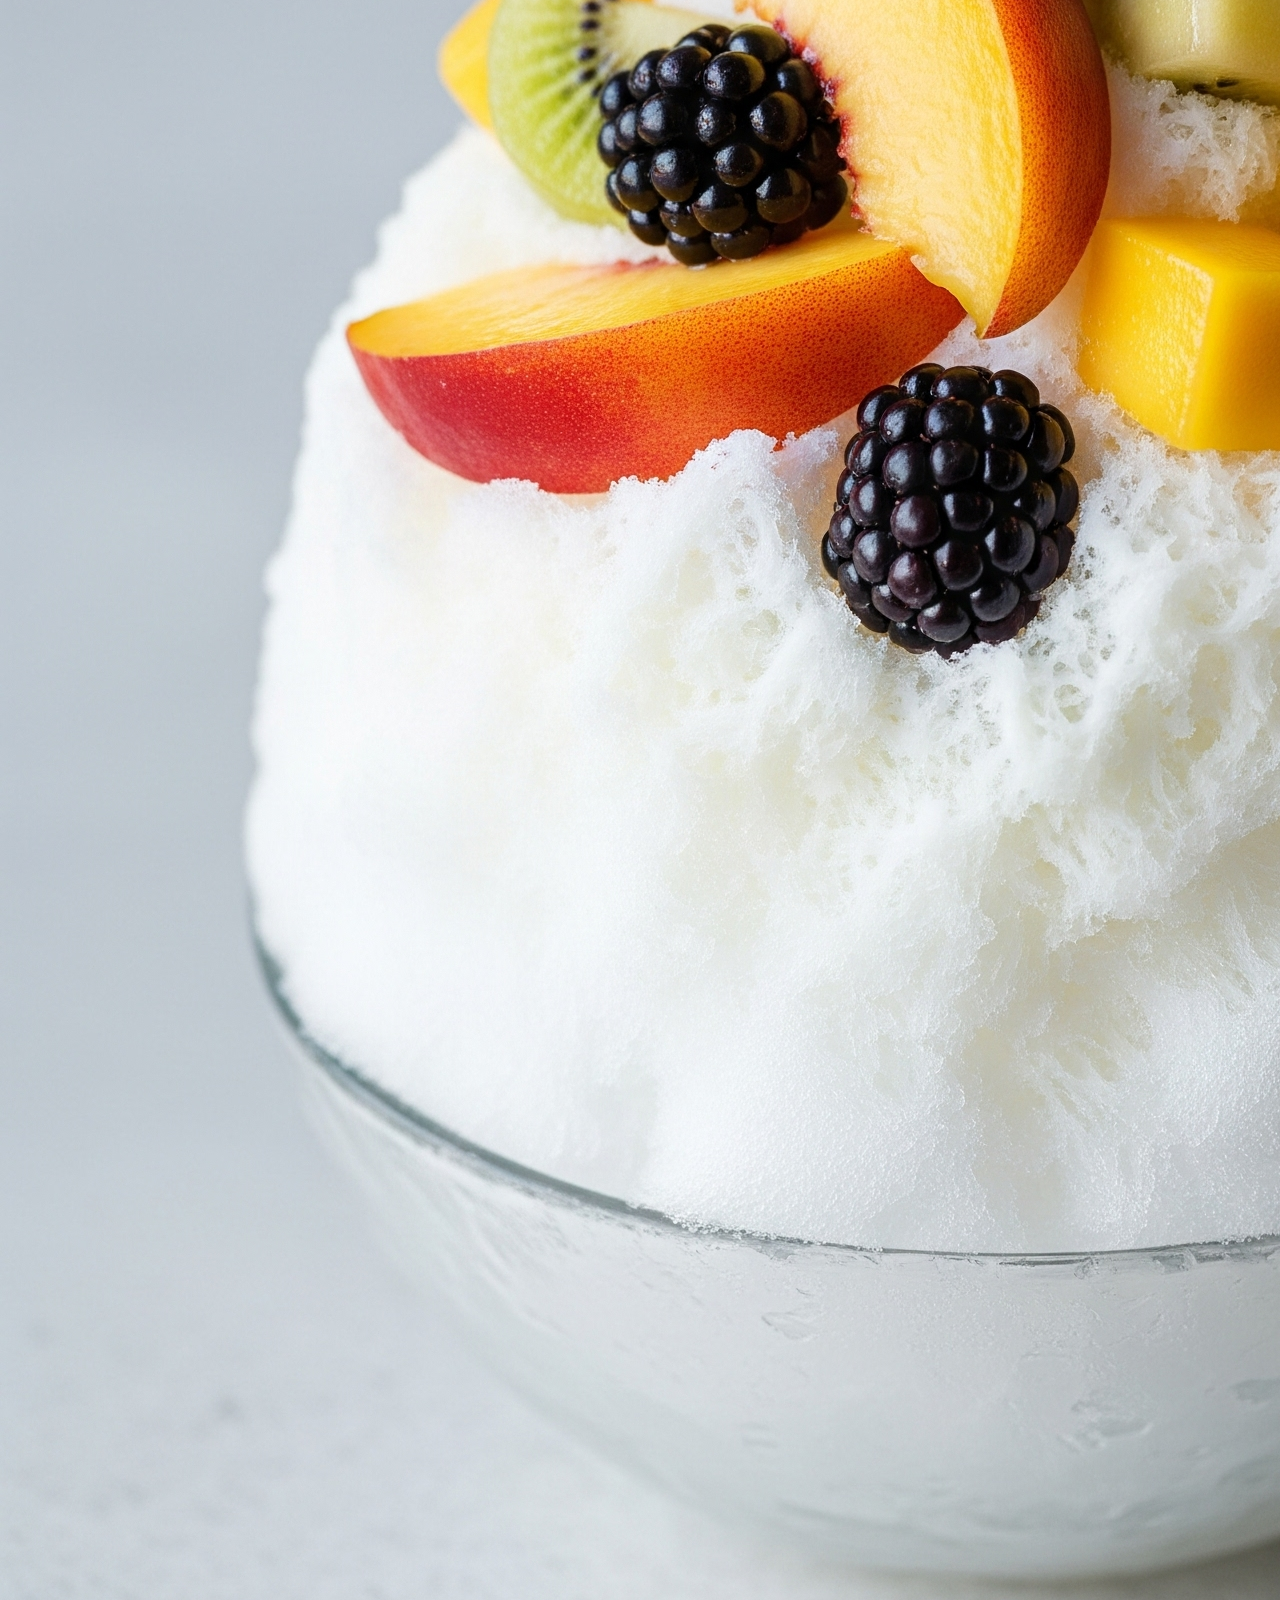
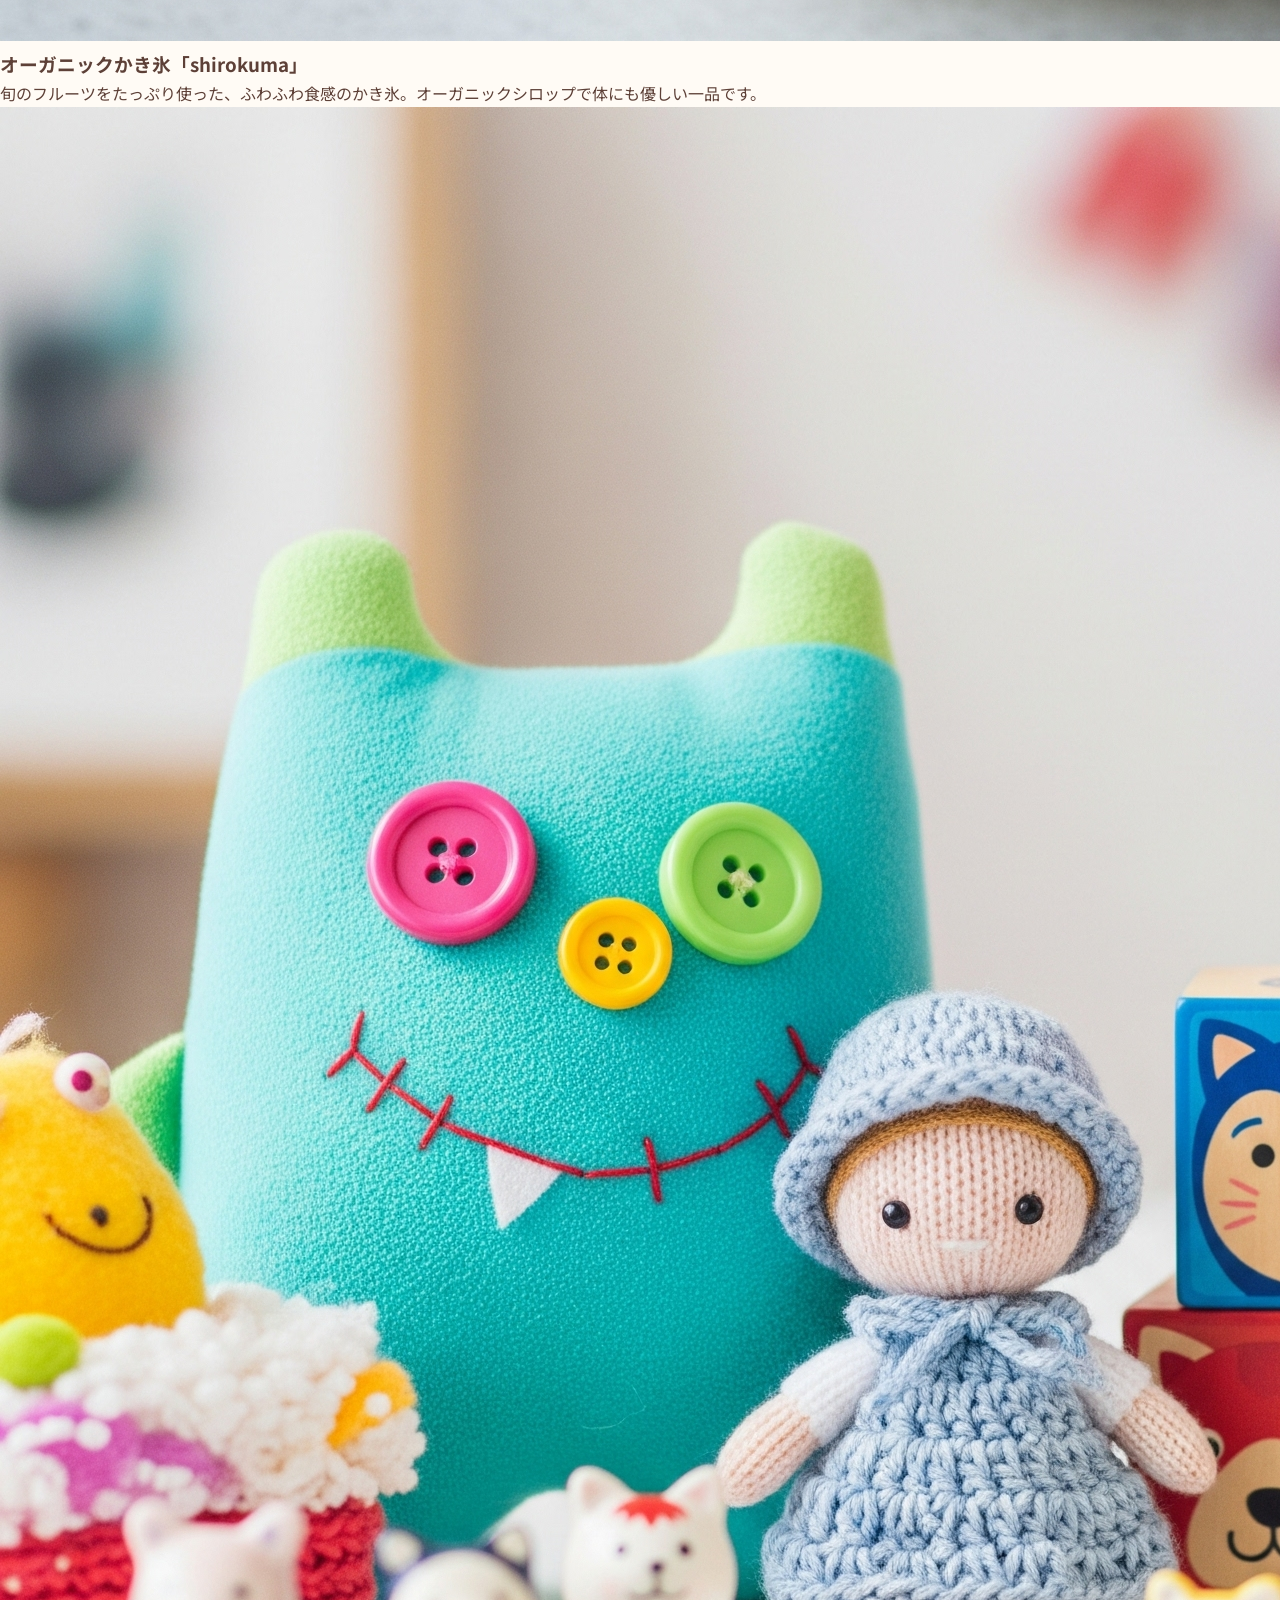
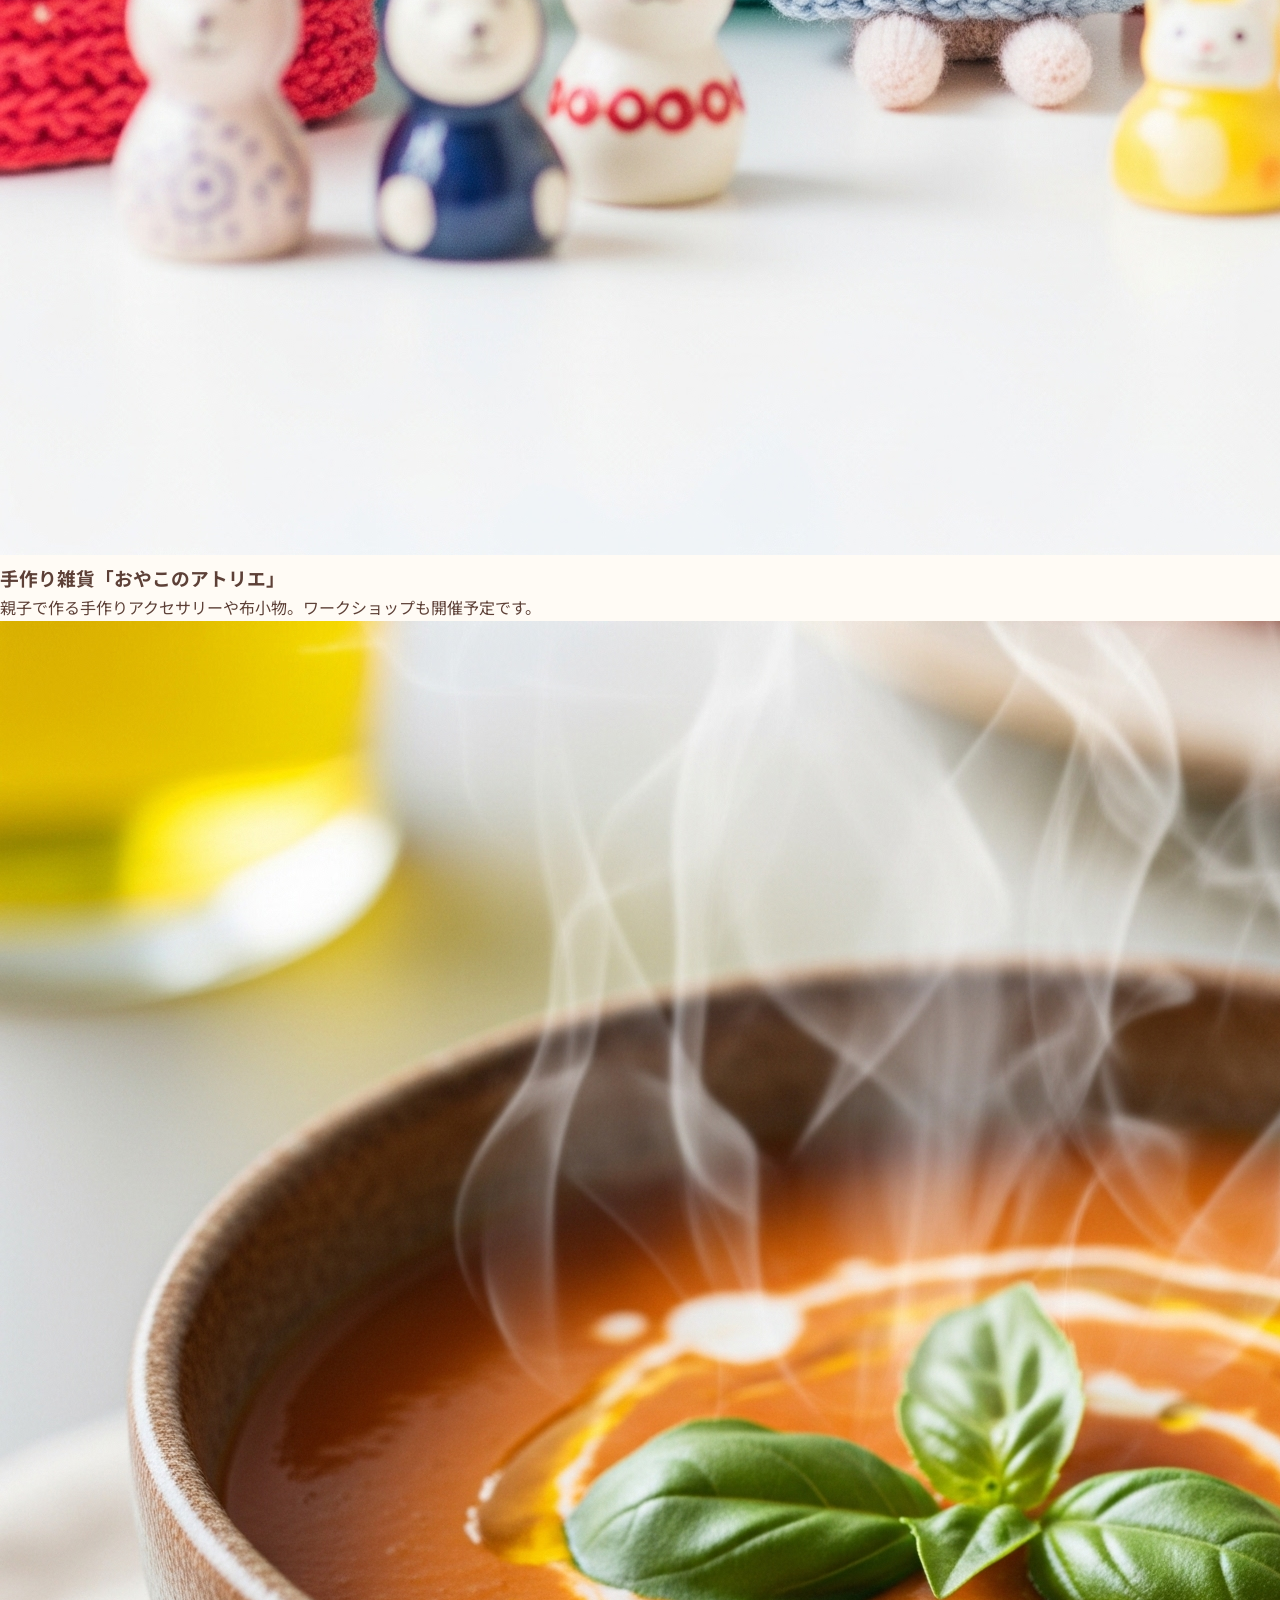
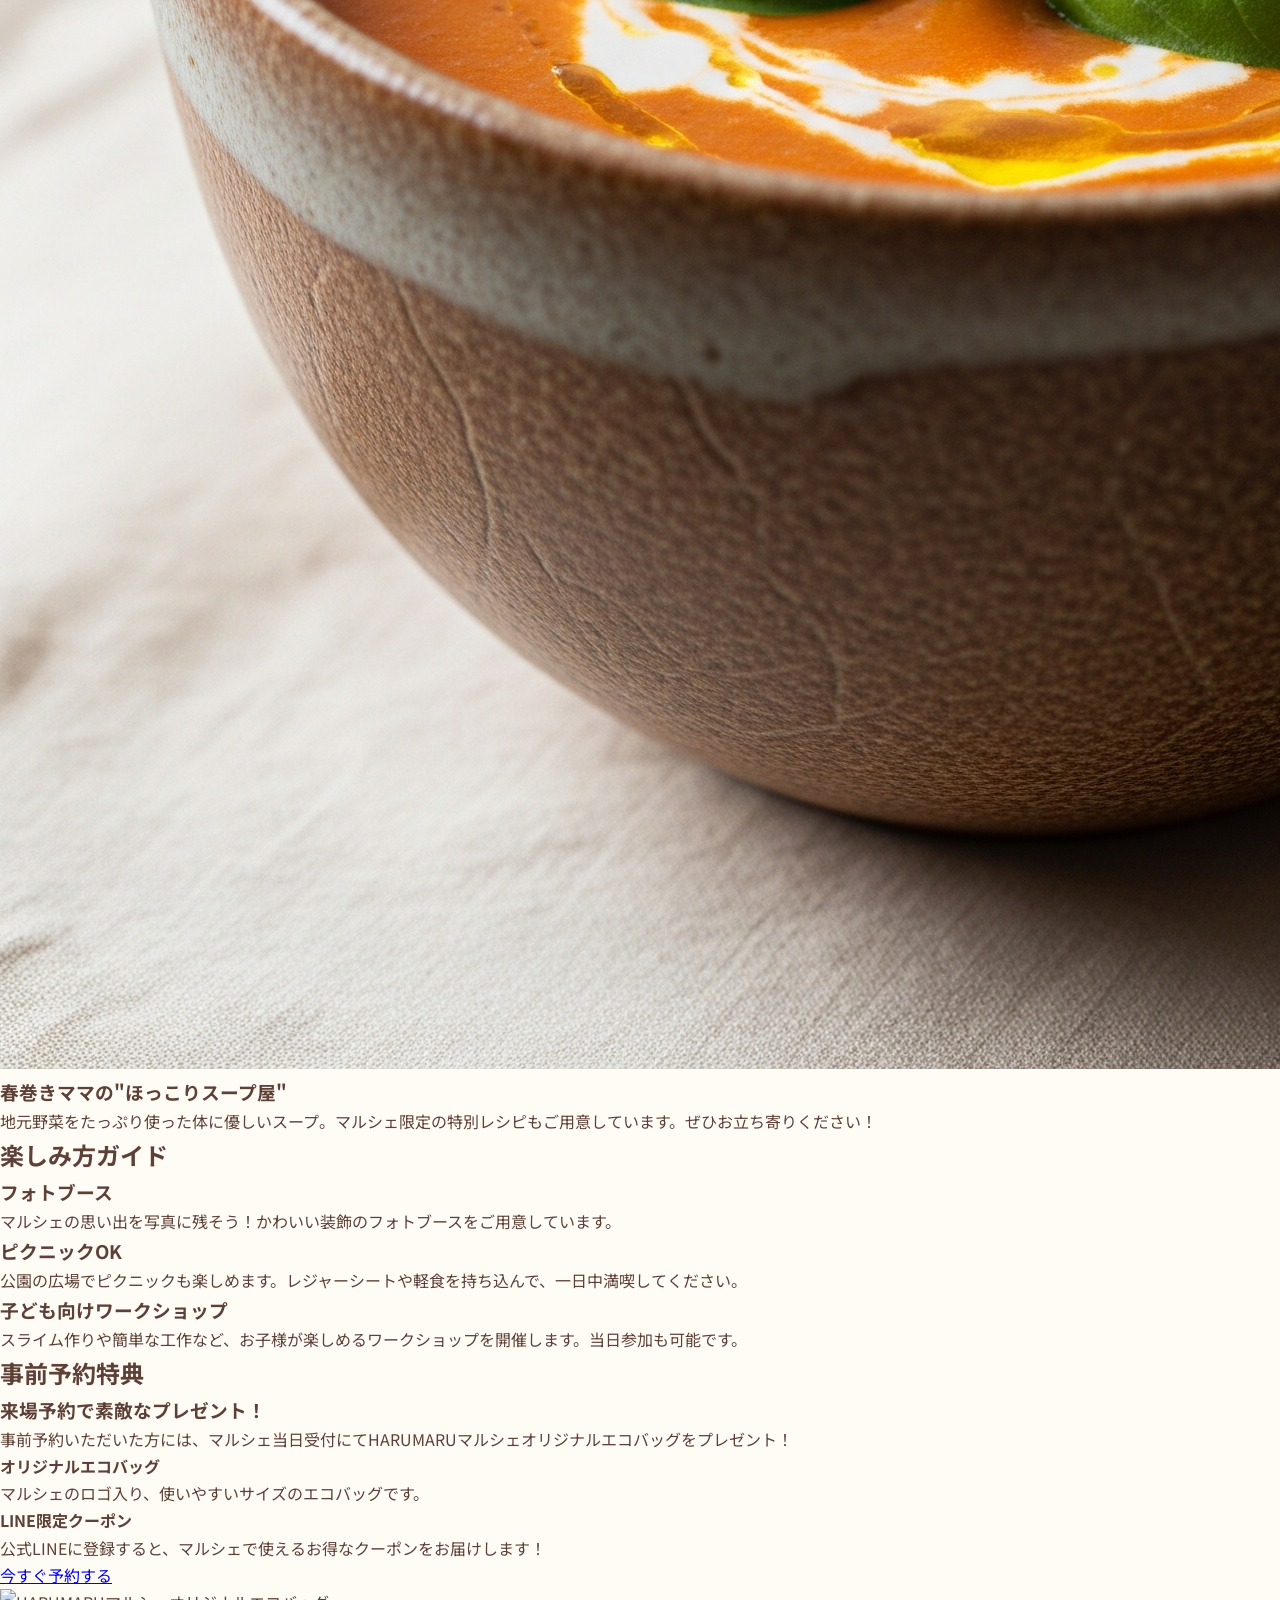
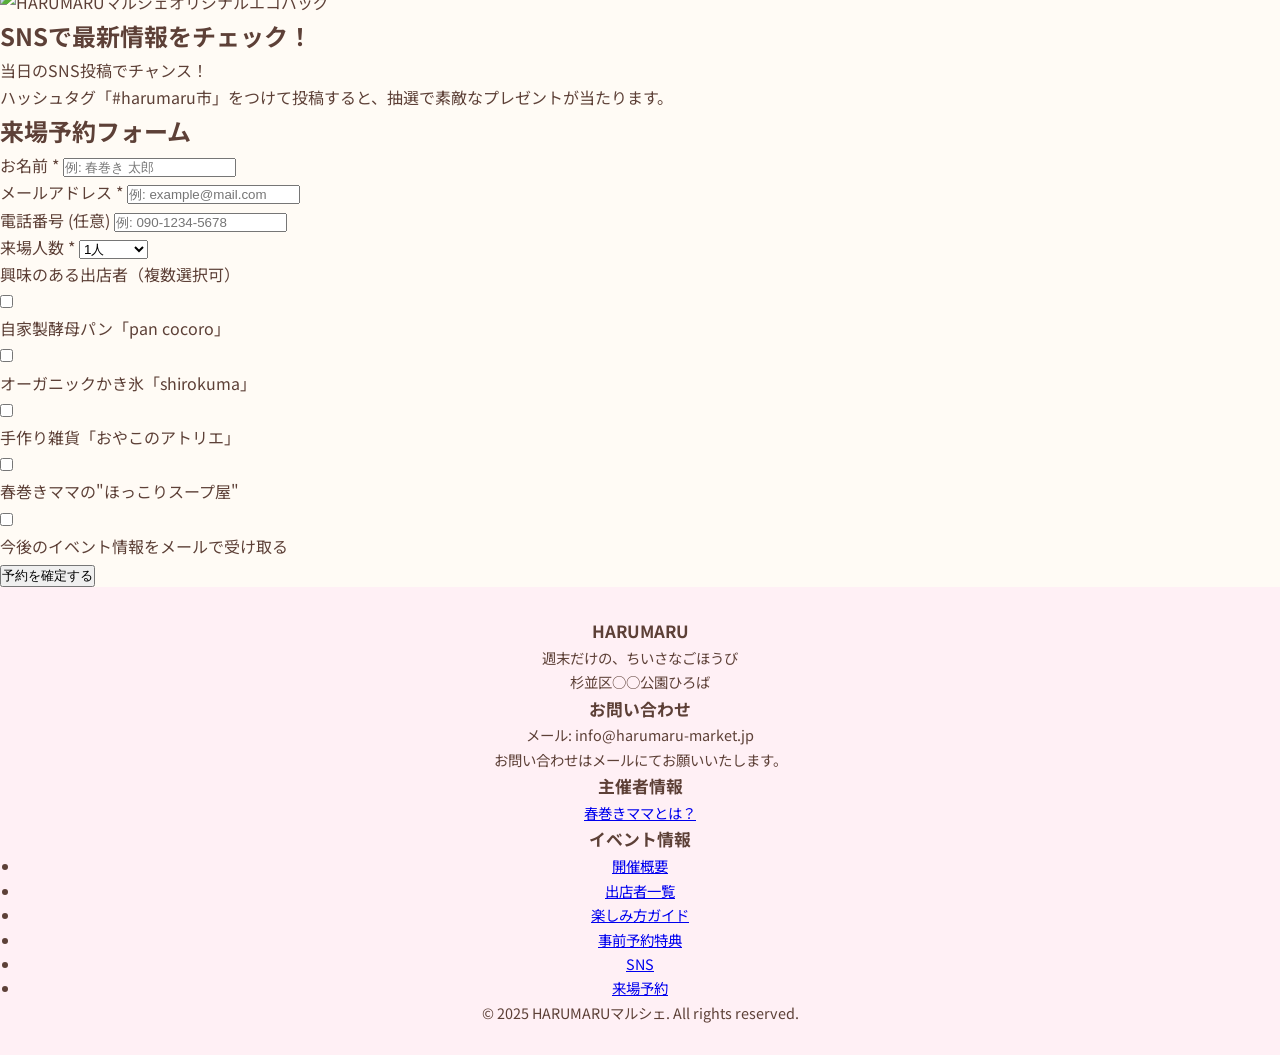
==== commit 599ba06e: "feat: Add background animation and make sections transparent" ====
--- a/index.html
+++ b/index.html
@@ -13,7 +13,24 @@
     <link rel="stylesheet" href="style.css">
 </head>
 <body class="bg-white font-noto">
-    <div id="tsparticles"></div>
+    <div class="animated-background">
+    <div class="shape"></div>
+    <div class="shape"></div>
+    <div class="shape"></div>
+    <div class="shape"></div>
+    <div class="shape"></div>
+    <div class="shape"></div>
+    <div class="shape"></div>
+    <div class="shape"></div>
+    <div class="shape star"></div>
+    <div class="shape star"></div>
+    <div class="shape star"></div>
+    <div class="shape star"></div>
+    <div class="shape star"></div>
+    <div class="shape star"></div>
+    <div class="shape star"></div>
+    <div class="shape star"></div>
+</div>
     <audio id="bgm" src="bgm.mp3" loop></audio>
     <!-- ナビゲーション -->
     <nav class="bg-white shadow-sm py-4">
@@ -364,7 +381,6 @@
             </div>
         </div>
     </footer>
-    <script src="https://cdn.jsdelivr.net/npm/tsparticles@2/tsparticles.bundle.min.js"></script>
     <script src="script.js"></script>
     <script>
         tailwind.config={
@@ -415,6 +431,59 @@
             left: 0;
             z-index: -2; /* Ensure it's behind content but above body background */
         }
+        /* ページの背景色を少しだけクリーム色に */
+body {
+    background-color: #FFFBF5;
+}
+
+.animated-background {
+    position: fixed; /* 画面に固定 */
+    top: 0;
+    left: 0;
+    width: 100%;
+    height: 100vh; /* 画面全体の高さ */
+    overflow: hidden; /* はみ出した要素を非表示 */
+    z-index: -1; /* 他のコンテンツの背面に配置 */
+}
+
+.shape {
+    position: absolute; /* 位置を自由に指定できるように */
+    display: block;
+    list-style: none;
+    border-radius: 50%; /* 基本を円形に */
+    animation: float-up 25s linear infinite; /* アニメーションを適用 */
+    bottom: -150px; /* 画面の下からスタート */
+}
+.star {
+    /* 円形にする設定を上書きして、角を作る */
+    border-radius: 0;
+    /* clip-pathで星形に切り抜く */
+    clip-path: polygon(50% 0%, 61% 35%, 98% 35%, 68% 57%, 79% 91%, 50% 70%, 21% 91%, 32% 57%, 2% 35%, 39% 35%);
+}
+
+/* 個別の図形の設定 */
+.shape:nth-child(1){ left: 25%; width: 80px; height: 80px; background-color: rgba(255, 216, 169, 0.7); animation-delay: 0s; }
+.shape:nth-child(2){ left: 10%; width: 20px; height: 20px; background-color: rgba(169, 255, 218, 0.7); animation-delay: 2s; animation-duration: 12s; }
+.shape:nth-child(3){ left: 70%; width: 20px; height: 20px; background-color: rgba(255, 169, 221, 0.7); animation-delay: 4s; }
+.shape:nth-child(4){ left: 40%; width: 60px; height: 60px; background-color: rgba(169, 201, 255, 0.7); animation-delay: 0s; animation-duration: 18s; }
+.shape:nth-child(5){ left: 65%; width: 20px; height: 20px; background-color: rgba(255, 216, 169, 0.7); animation-delay: 0s; }
+.shape:nth-child(6){ left: 75%; width: 110px; height: 110px; background-color: rgba(255, 169, 221, 0.7); animation-delay: 3s; }
+.shape:nth-child(7){ left: 35%; width: 150px; height: 150px; background-color: rgba(169, 201, 255, 0.7); animation-delay: 7s; }
+.shape:nth-child(8){ left: 50%; width: 25px; height: 25px; background-color: rgba(169, 255, 218, 0.7); animation-delay: 15s; animation-duration: 45s; }
+.shape:nth-child(9) { left: 80%; width: 40px; height: 40px; background-color: rgba(255, 243, 169, 0.8); animation-delay: 1s; }
+.shape:nth-child(10){ left: 20%; width: 50px; height: 50px; background-color: rgba(169, 255, 243, 0.8); animation-delay: 5s; animation-duration: 22s; }
+.shape:nth-child(11){ left: 85%; width: 70px; height: 70px; background-color: rgba(221, 169, 255, 0.8); animation-delay: 8s; }
+.shape:nth-child(12){ left: 55%; width: 30px; height: 30px; background-color: rgba(169, 221, 255, 0.8); animation-delay: 6s; animation-duration: 15s; }
+.shape:nth-child(13){ left: 5%;  width: 25px; height: 25px; background-color: rgba(255, 243, 169, 0.8); animation-delay: 10s; }
+.shape:nth-child(14){ left: 90%; width: 90px; height: 90px; background-color: rgba(221, 169, 255, 0.8); animation-delay: 12s; }
+.shape:nth-child(15){ left: 15%; width: 100px; height: 100px; background-color: rgba(169, 221, 255, 0.8); animation-delay: 17s; }
+.shape:nth-child(16){ left: 60%; width: 45px; height: 45px; background-color: rgba(169, 255, 243, 0.8); animation-delay: 20s; animation-duration: 28s; }
+
+/* アニメーションの動き（下から上へ、少し回転しながら） */
+@keyframes float-up {
+    0% { transform: translateY(0) rotate(0deg); opacity: 1; }
+    100% { transform: translateY(-1100px) rotate(720deg); opacity: 0; }
+}
     </style>
 </body>
 </html>
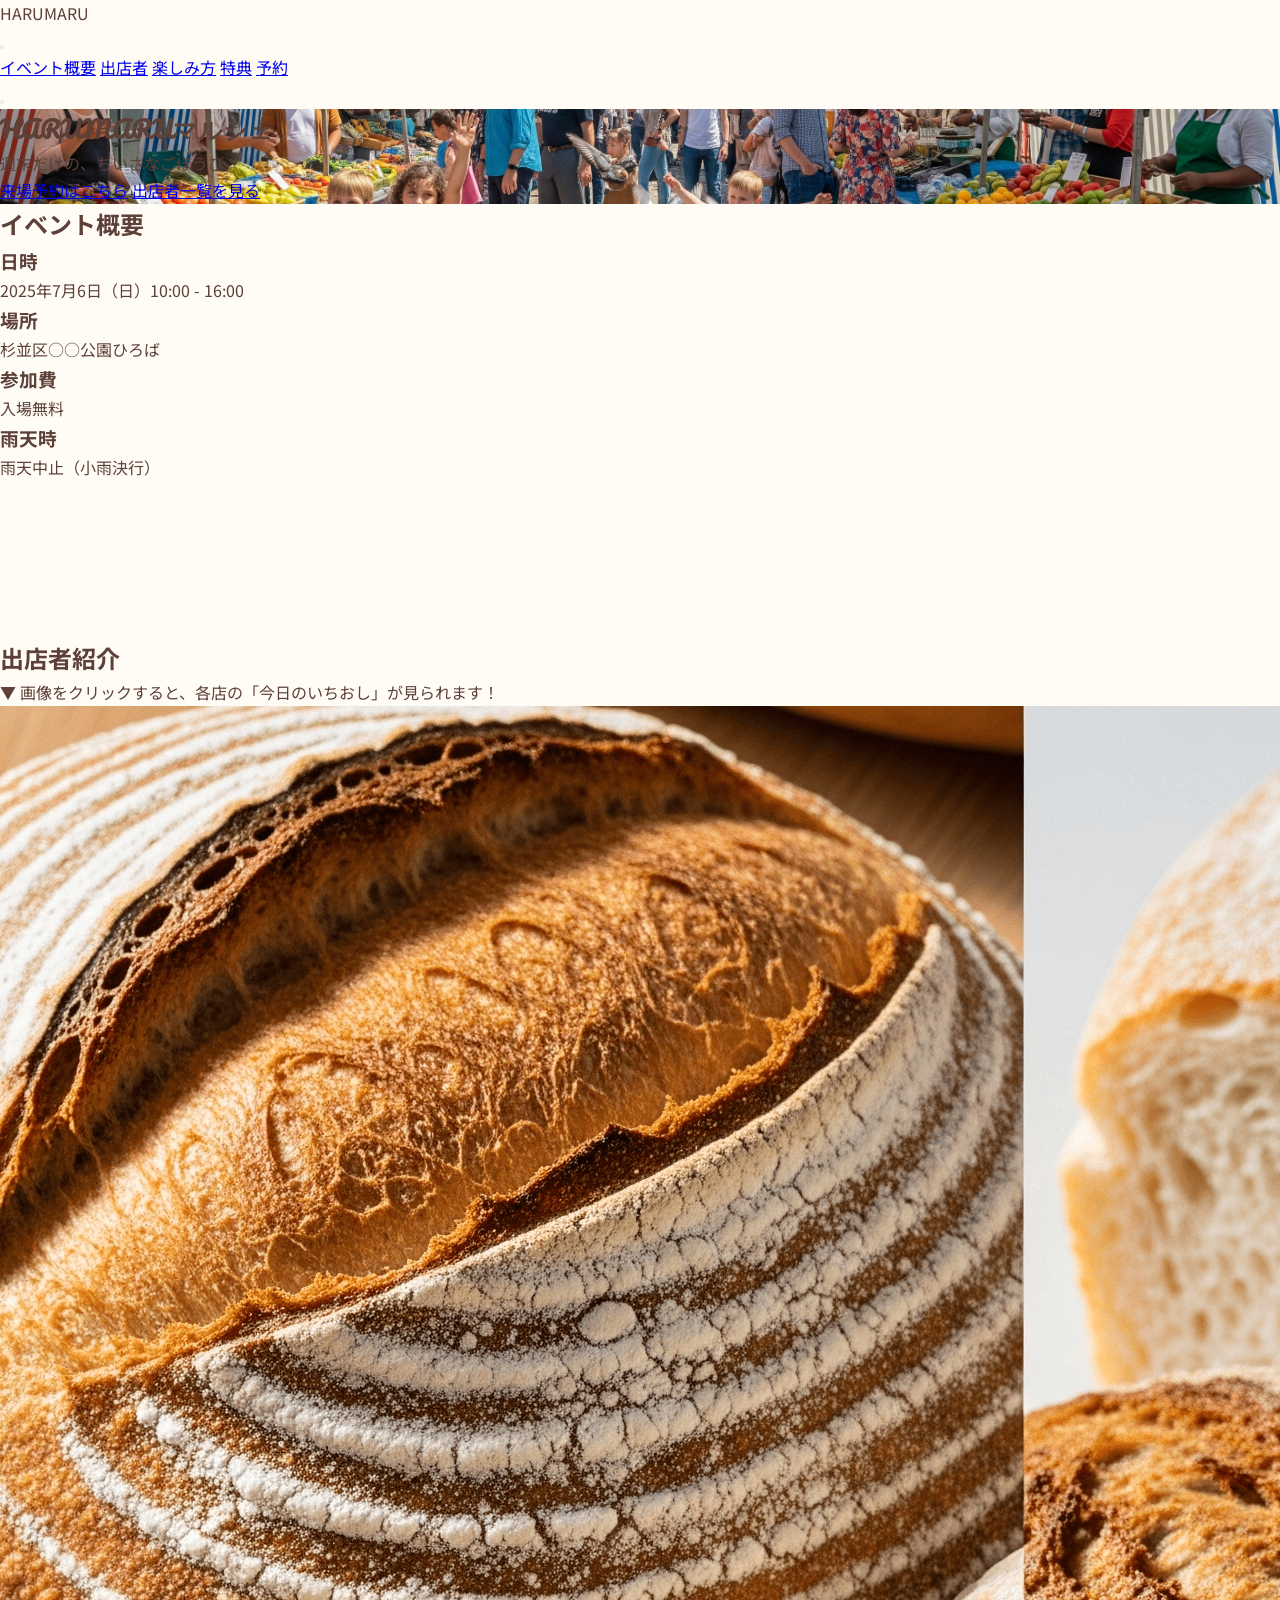
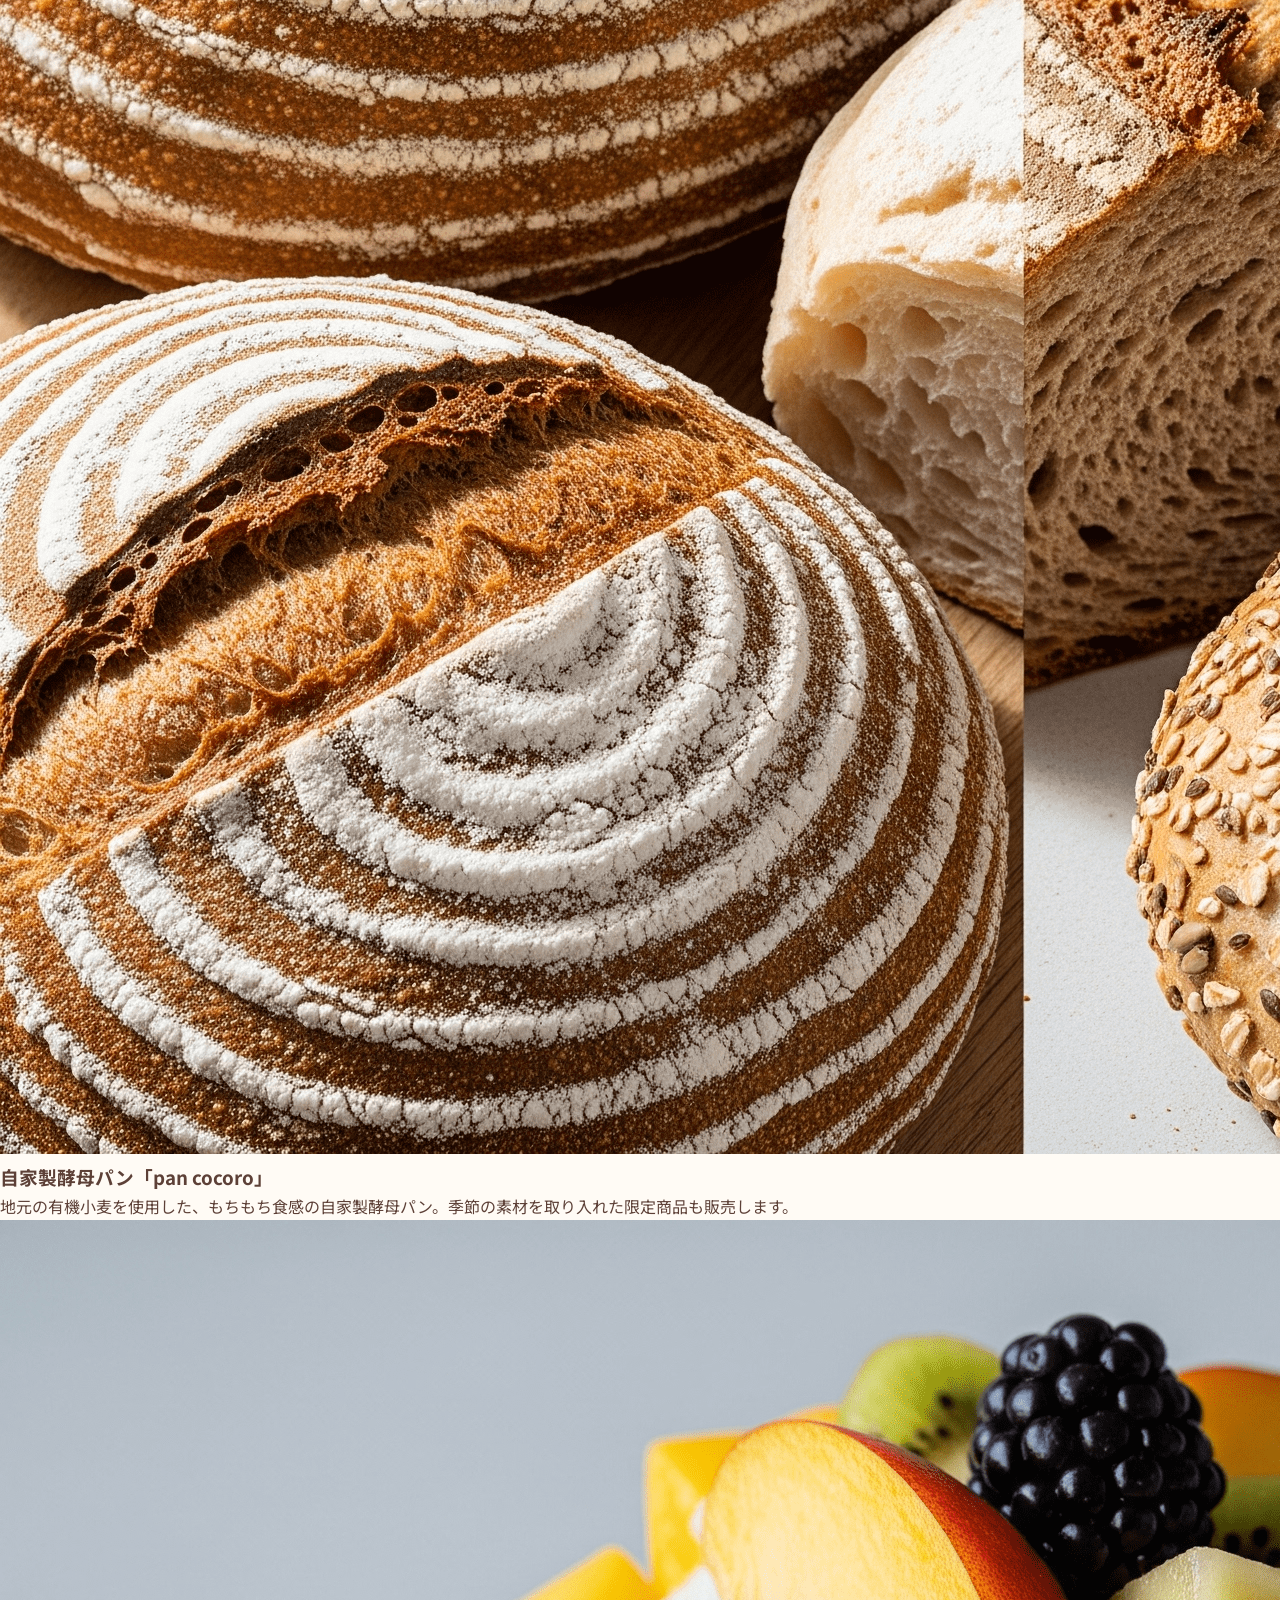
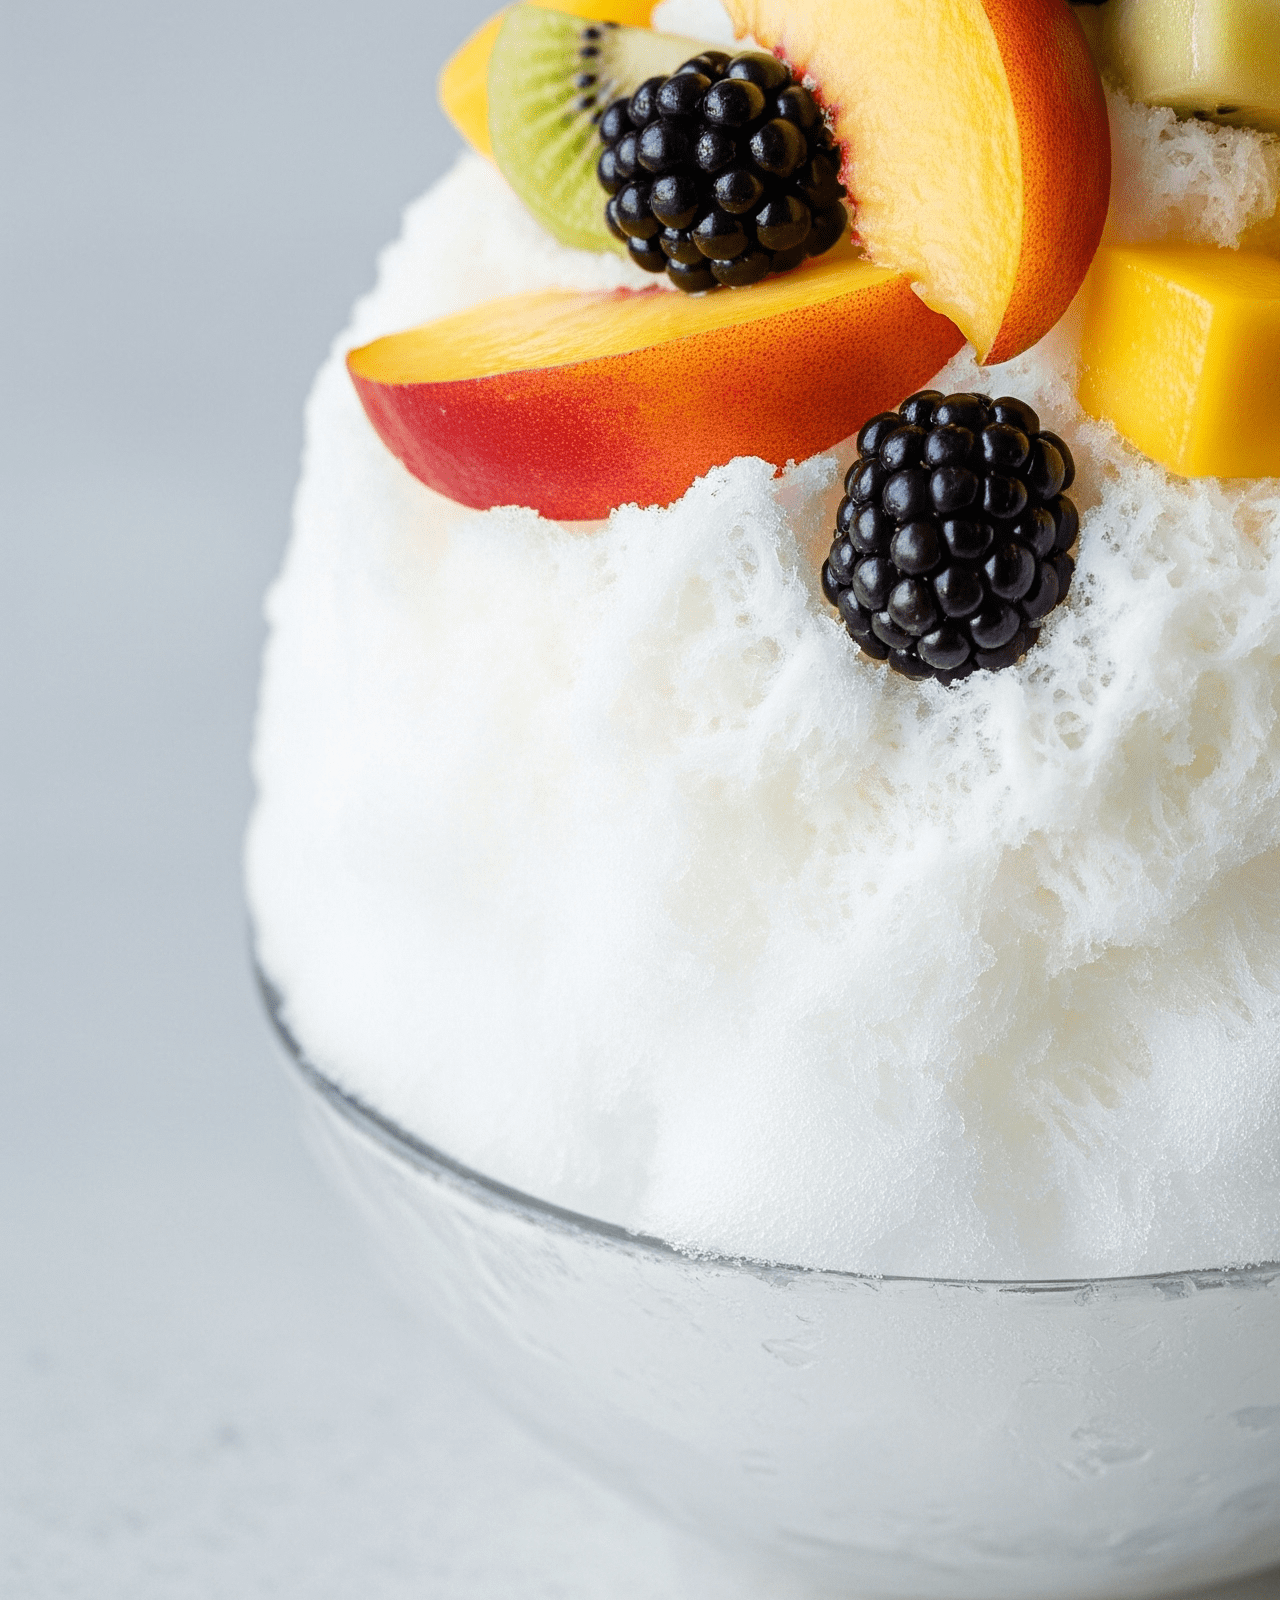
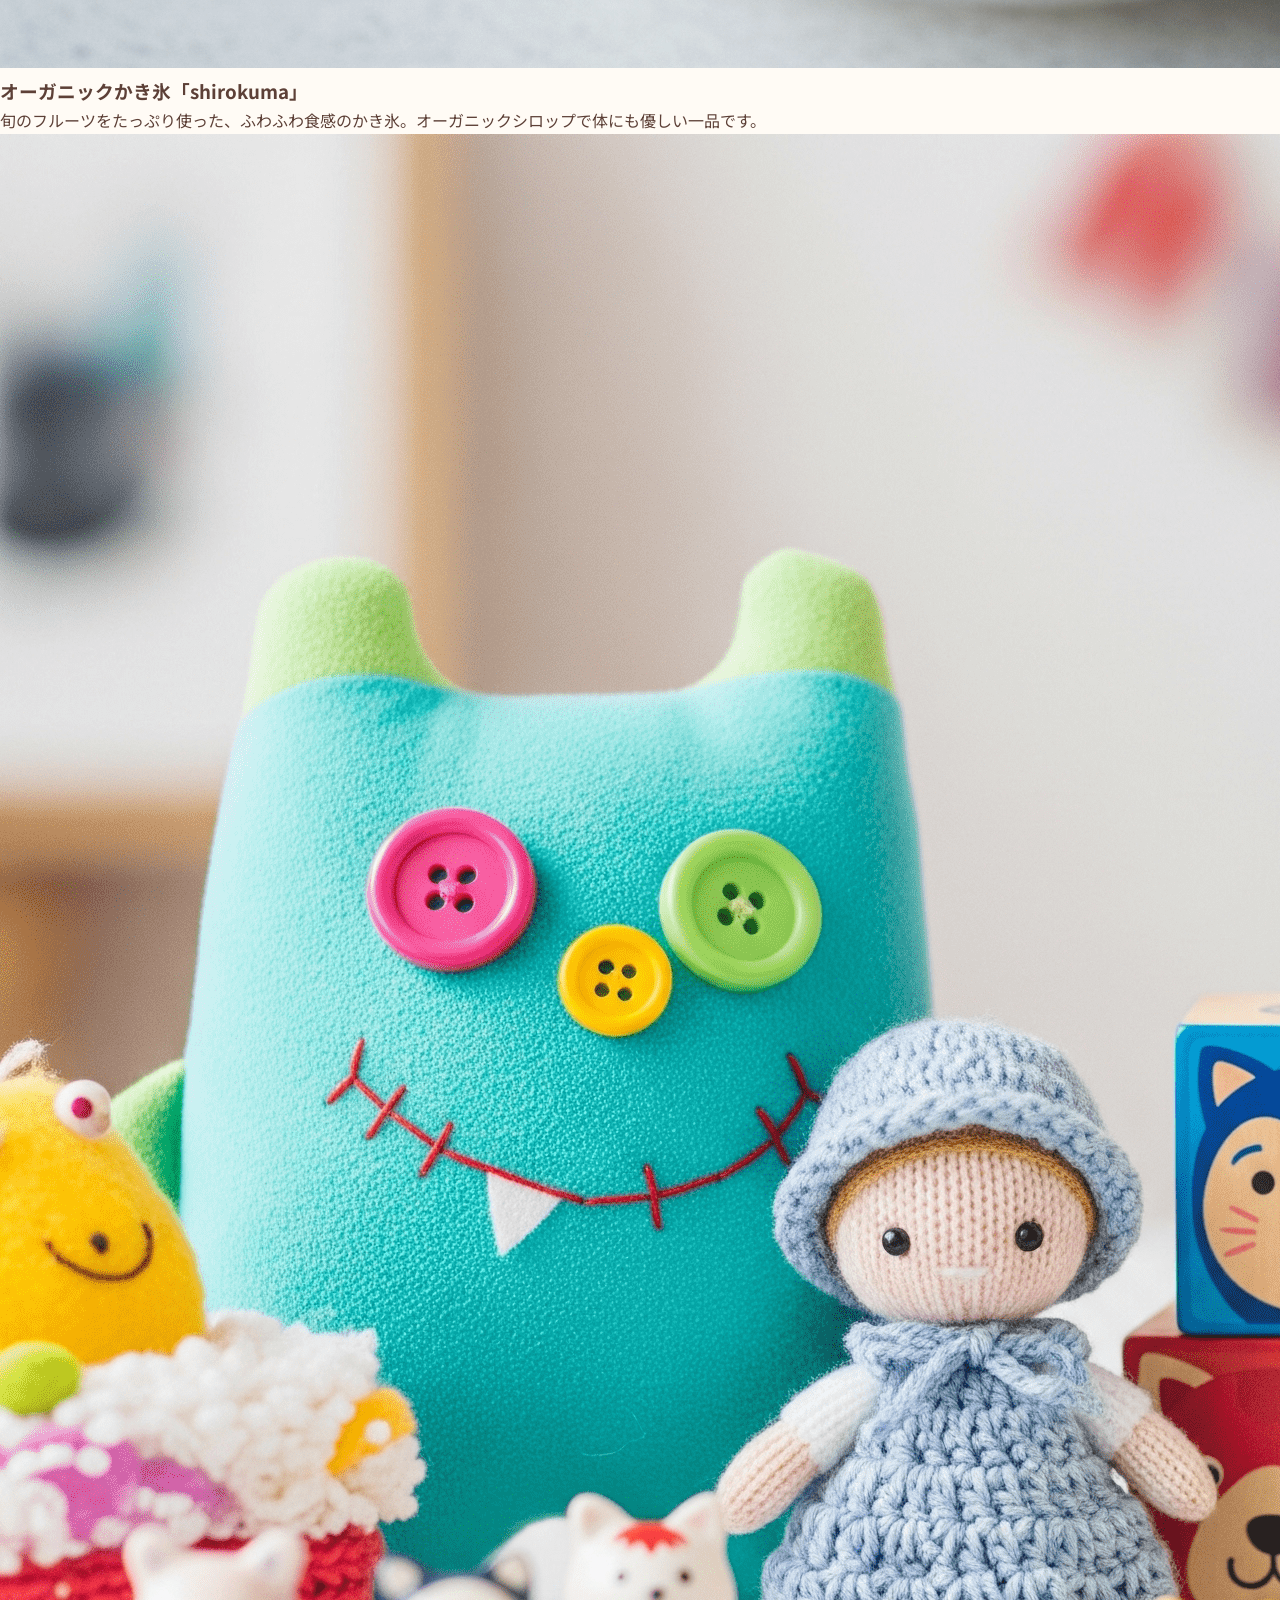
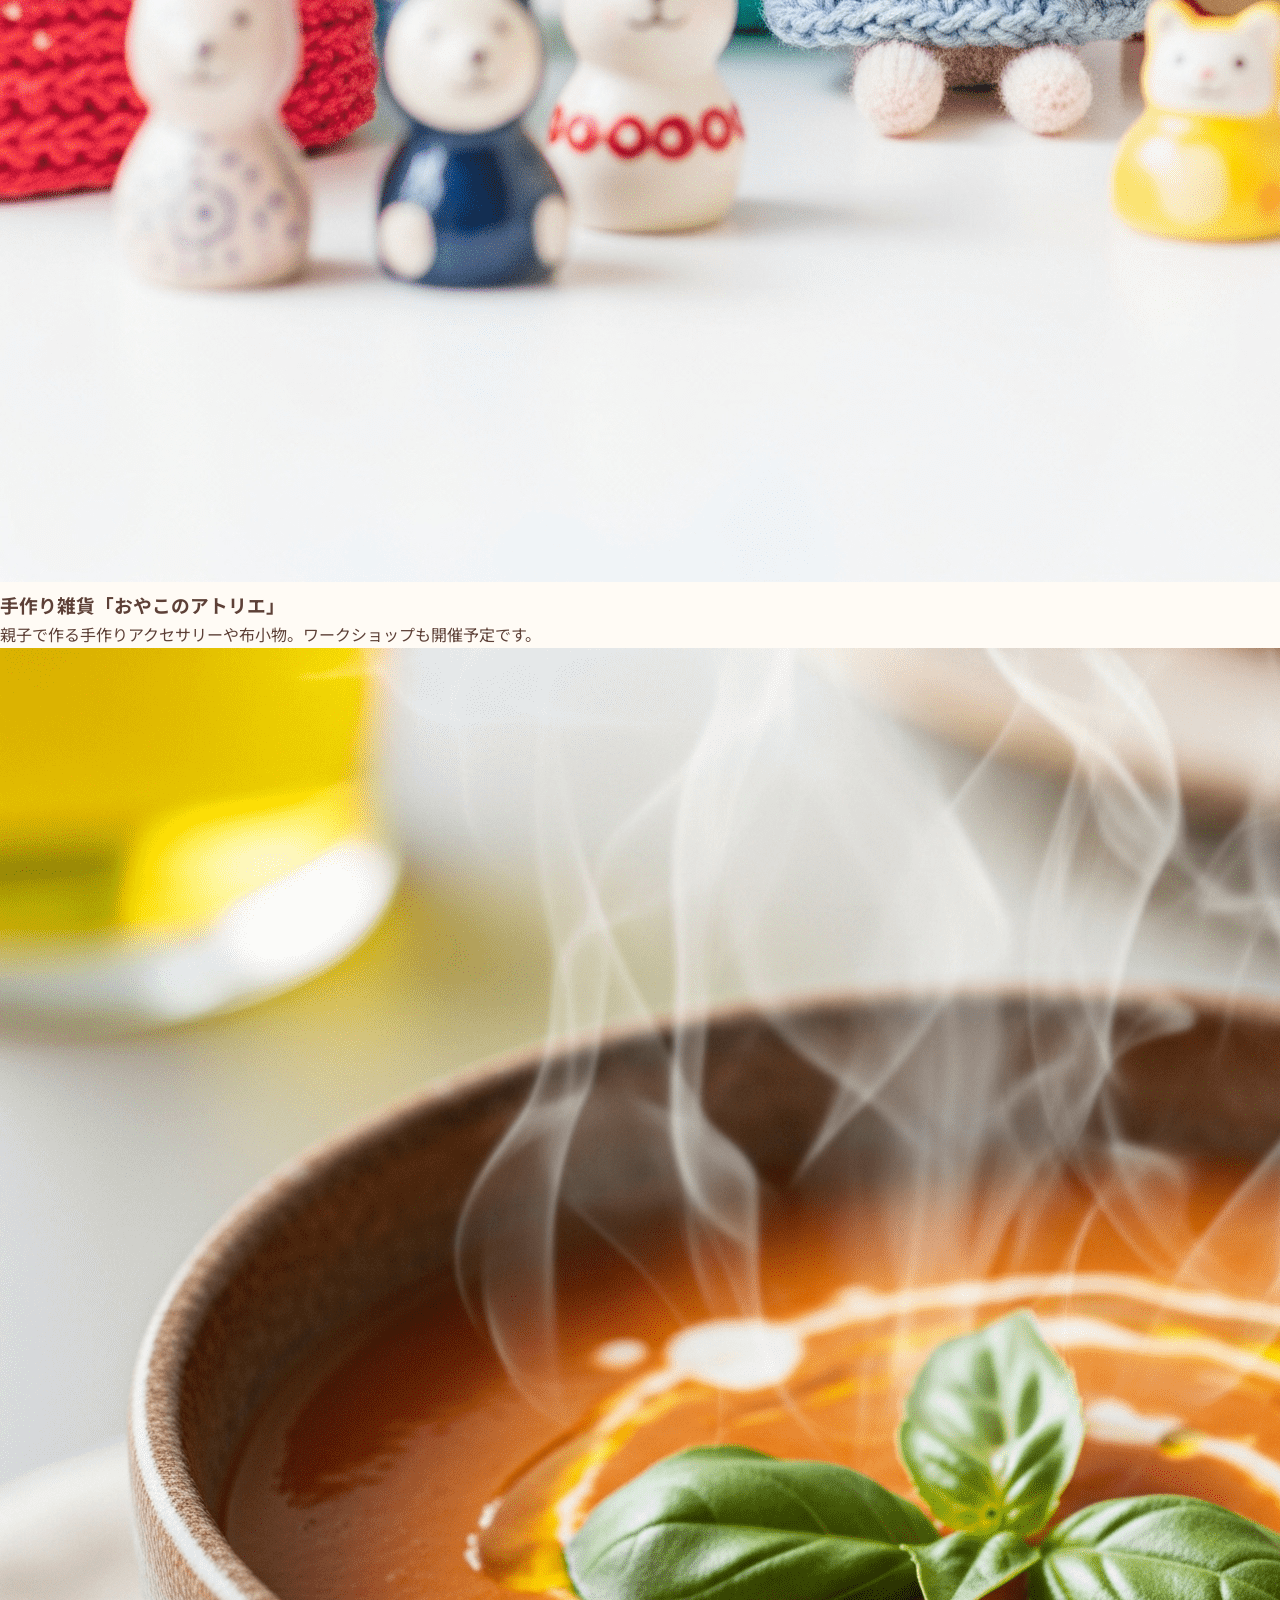
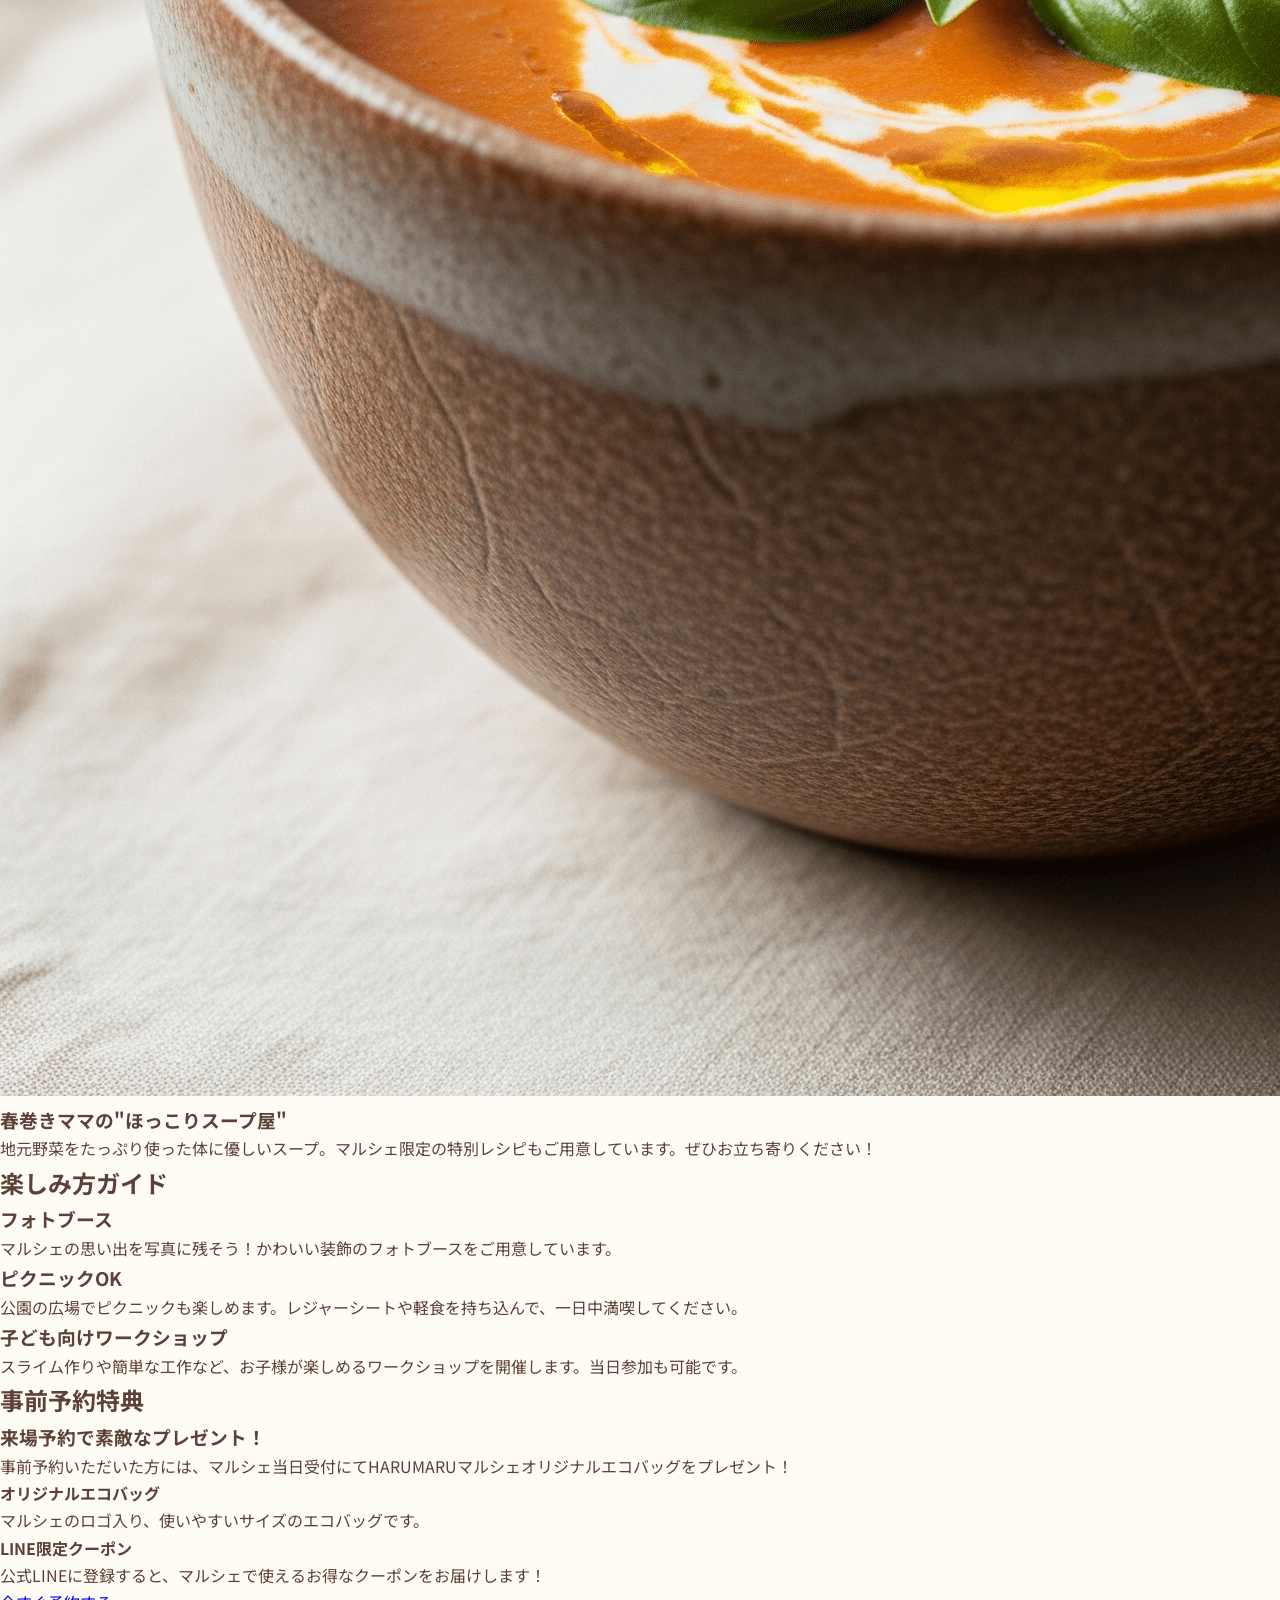
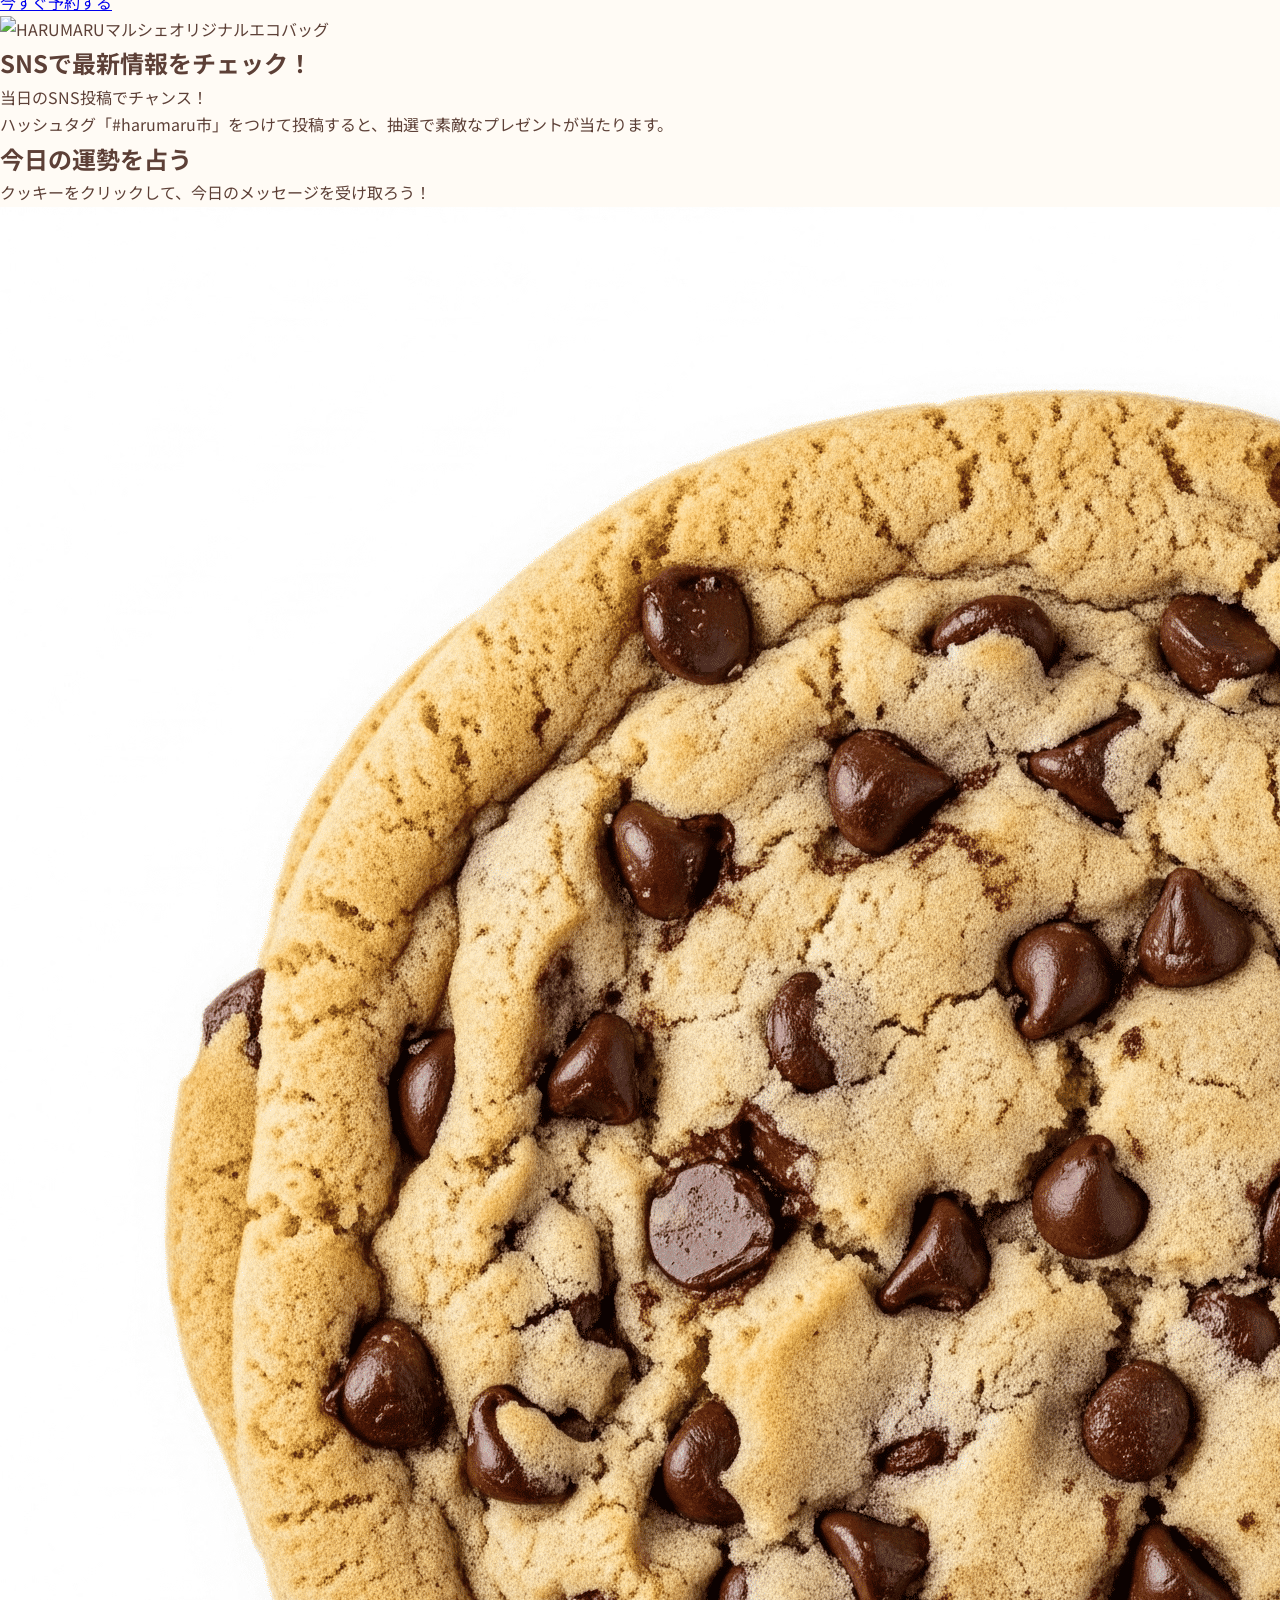
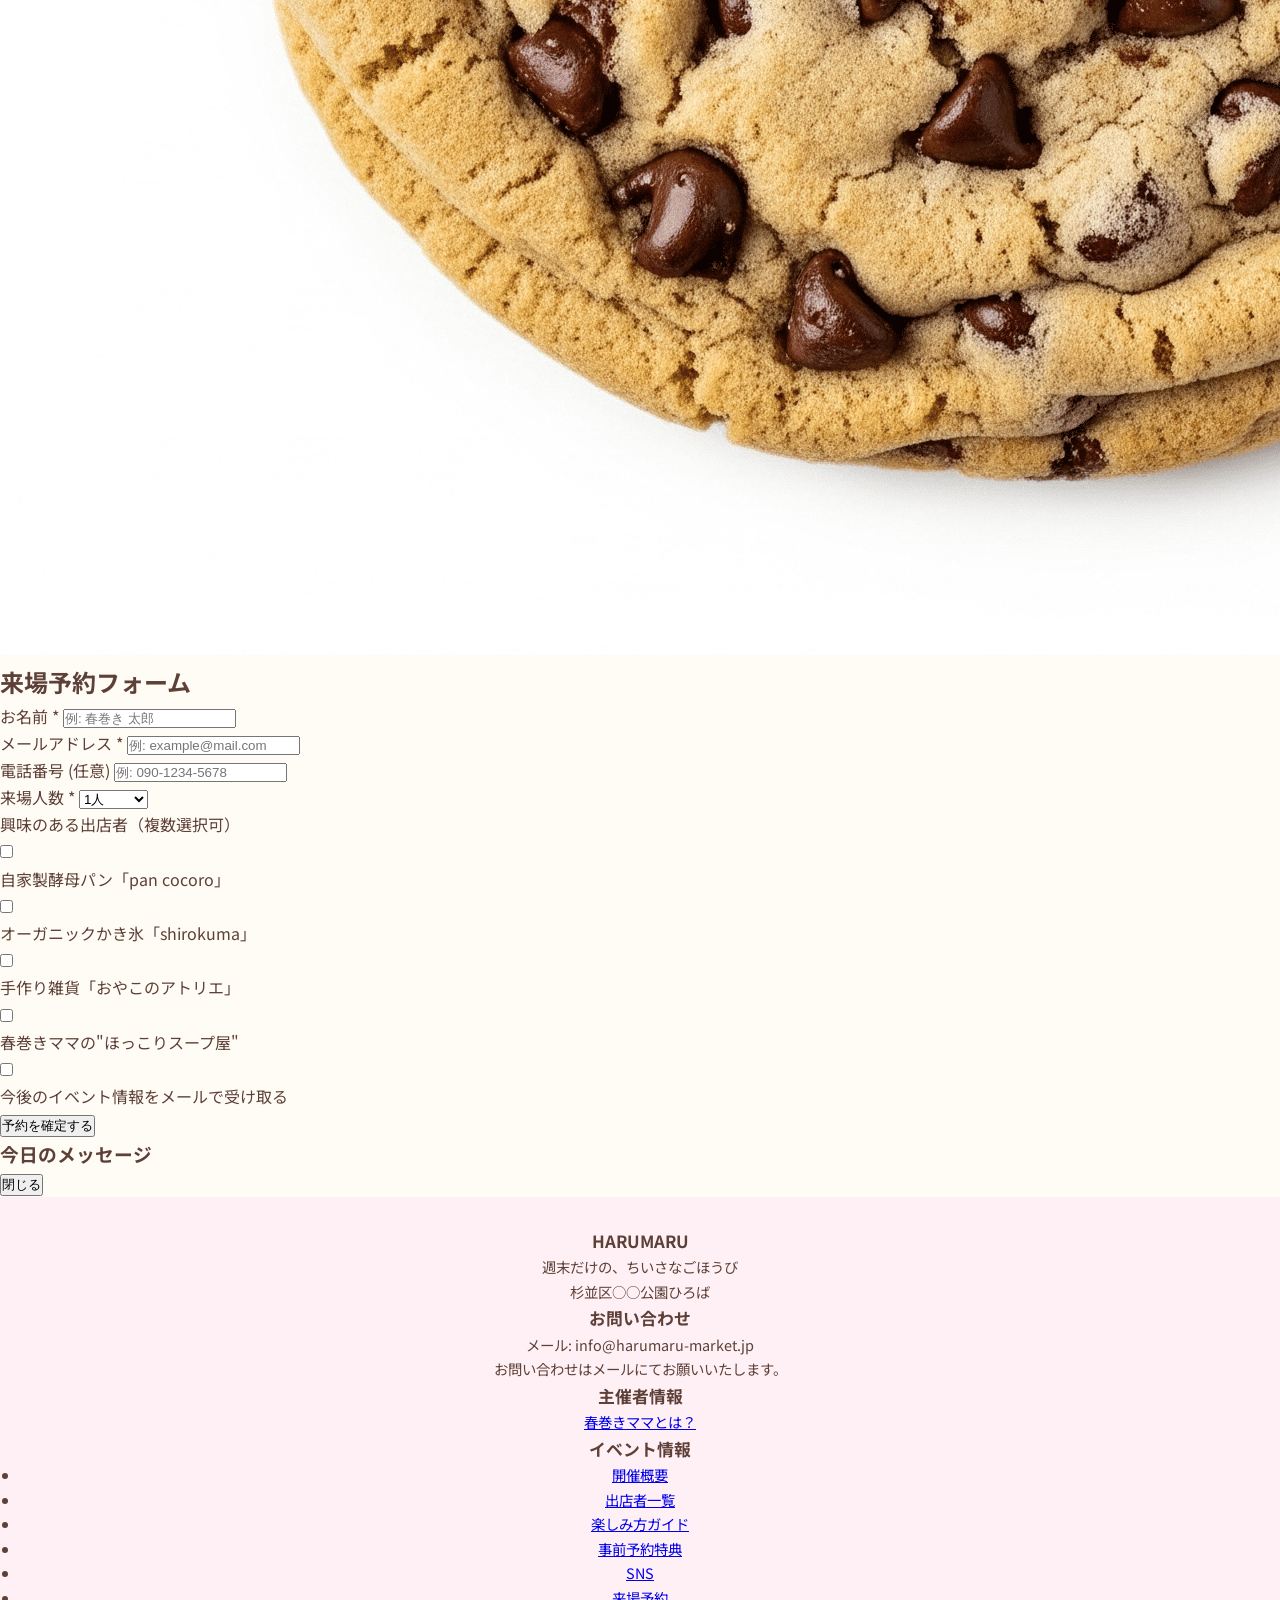
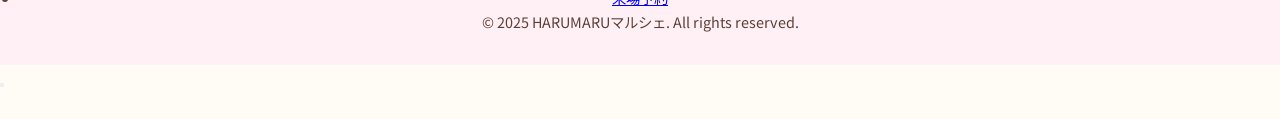
==== commit fa9e7e93: "Fix-file-structure" ====
--- a/index.html
+++ b/index.html
@@ -70,7 +70,7 @@
     </section>
 
     <!-- イベント概要 -->
-    <section id="about" class="py-16 bg-gray-50">
+   <section id="about" class="py-16 bg-gray-50 fade-in-section">
         <div class="container mx-auto px-4">
             <h2 class="text-3xl font-bold text-center mb-12">イベント概要</h2>
             <div class="bg-white rounded-lg shadow-sm p-8 max-w-4xl mx-auto">
@@ -122,56 +122,65 @@
     </section>
 
     <!-- 出店者紹介 -->
-    <section id="shops" class="py-16">
+    <section id="shops" class="py-16 fade-in-section">
         <div class="container mx-auto px-4">
-            <h2 class="text-3xl font-bold text-center mb-12">出店者紹介</h2>
+            <h2 class="text-3xl font-bold text-center mb-4">出店者紹介</h2>
+            <p class="text-center text-gray-600 mb-12">▼ 画像をクリックすると、各店の「今日のいちおし」が見られます！</p>
             <div class="grid grid-cols-1 md:grid-cols-2 lg:grid-cols-3 gap-8">
-                <!-- 出店者1 -->
-                <div class="bg-white rounded-lg shadow-sm overflow-hidden transition transform hover:-translate-y-1 hover:shadow-md">
-                    <div class="aspect-square overflow-hidden">
-                        <img src="harumakilp/shop-pan.png" alt="自家製酵母パン" class="w-full h-full object-cover">
-                    </div>
-                    <div class="p-4">
-                        <h3 class="text-xl font-bold mb-2">自家製酵母パン「pan cocoro」</h3>
-                        <p class="text-gray-600">地元の有機小麦を使用した、もちもち食感の自家製酵母パン。季節の素材を取り入れた限定商品も販売します。</p>
-                    </div>
-                </div>
-                <!-- 出店者2 -->
-                <div class="bg-white rounded-lg shadow-sm overflow-hidden transition transform hover:-translate-y-1 hover:shadow-md">
-                    <div class="aspect-square overflow-hidden">
-                        <img src="harumakilp/shop-kakigori.png" alt="キッチンカー" class="w-full h-full object-cover">
-                    </div>
-                    <div class="p-4">
-                        <h3 class="text-xl font-bold mb-2">オーガニックかき氷「shirokuma」</h3>
-                        <p class="text-gray-600">旬のフルーツをたっぷり使った、ふわふわ食感のかき氷。オーガニックシロップで体にも優しい一品です。</p>
-                    </div>
-                </div>
-                <!-- 出店者3 -->
-                <div class="bg-white rounded-lg shadow-sm overflow-hidden transition transform hover:-translate-y-1 hover:shadow-md">
-                    <div class="aspect-square overflow-hidden">
-                        <img src="harumakilp/shop-zakka.png" alt="手作り雑貨" class="w-full h-full object-cover">
-                    </div>
-                    <div class="p-4">
-                        <h3 class="text-xl font-bold mb-2">手作り雑貨「おやこのアトリエ」</h3>
-                        <p class="text-gray-600">親子で作る手作りアクセサリーや布小物。ワークショップも開催予定です。</p>
-                    </div>
-                </div>
-                <!-- 出店者4 -->
-                <div class="bg-white rounded-lg shadow-sm overflow-hidden transition transform hover:-translate-y-1 hover:shadow-md">
-                    <div class="aspect-square overflow-hidden">
-                        <img src="harumakilp/shop-soup.png" alt="スープ" class="w-full h-full object-cover">
-                    </div>
-                    <div class="p-4">
-                        <h3 class="text-xl font-bold mb-2">春巻きママの"ほっこりスープ屋"</h3>
-                        <p class="text-gray-600">地元野菜をたっぷり使った体に優しいスープ。マルシェ限定の特別レシピもご用意しています。ぜひお立ち寄りください！</p>
-                    </div>
-                </div>
+                <div class="bg-white rounded-lg shadow-sm overflow-hidden transition transform hover:-translate-y-1 hover:shadow-md shop-item"
+     data-title="自家製酵母パン「pan cocoro」"
+     data-image="item-poundcake.png"
+     data-description="今日のいちおしは、地元産の新鮮な卵とバターをたっぷり使った「しっとりパウンドケーキ」です。コーヒーや紅茶と一緒に、午後のひとときはいかがですか？">
+    <div class="aspect-square overflow-hidden">
+        <img src="shop-pan.png" alt="自家製酵母パン" class="w-full h-full object-cover">
+    </div>
+    <div class="p-4">
+        <h3 class="text-xl font-bold mb-2">自家製酵母パン「pan cocoro」</h3>
+        <p class="text-gray-600">地元の有機小麦を使用した、もちもち食感の自家製酵母パン。季節の素材を取り入れた限定商品も販売します。</p>
+    </div>
+</div>
+                <div class="bg-white rounded-lg shadow-sm overflow-hidden transition transform hover:-translate-y-1 hover:shadow-md shop-item"
+     data-title="オーガニックかき氷「shirokuma」"
+     data-image="item-kakigori.png"
+     data-description="太陽の恵みをたっぷり浴びた「完熟マンゴーの贅沢かき氷」。濃厚な甘さと、とろけるような食感をお楽しみください。">
+    <div class="aspect-square overflow-hidden">
+        <img src="shop-kakigori.png" alt="キッチンカー" class="w-full h-full object-cover">
+    </div>
+    <div class="p-4">
+        <h3 class="text-xl font-bold mb-2">オーガニックかき氷「shirokuma」</h3>
+        <p class="text-gray-600">旬のフルーツをたっぷり使った、ふわふわ食感のかき氷。オーガニックシロップで体にも優しい一品です。</p>
+    </div>
+</div>
+                <div class="bg-white rounded-lg shadow-sm overflow-hidden transition transform hover:-translate-y-1 hover:shadow-md shop-item"
+     data-title="手作り雑貨「おやこのアトリエ」"
+     data-image="item-zakka.png"
+     data-description="今日のいちおしは、一つ一つ手縫いで作った「フェルトのどうぶつブローチ」。バッグや帽子につけて、一緒にお出かけしてくださいね。">
+    <div class="aspect-square overflow-hidden">
+        <img src="shop-zakka.png" alt="手作り雑貨" class="w-full h-full object-cover">
+    </div>
+    <div class="p-4">
+        <h3 class="text-xl font-bold mb-2">手作り雑貨「おやこのアトリエ」</h3>
+        <p class="text-gray-600">親子で作る手作りアクセサリーや布小物。ワークショップも開催予定です。</p>
+    </div>
+</div>
+                <div class="bg-white rounded-lg shadow-sm overflow-hidden transition transform hover:-translate-y-1 hover:shadow-md shop-item"
+     data-title="春巻きママの「ほっこりスープ屋」"
+     data-image="item-soup.png"
+     data-description="夏野菜がごろごろ入った、食べる「ミネストローネスープ」。パンを浸して食べるのがおすすめです！">
+    <div class="aspect-square overflow-hidden">
+        <img src="shop-soup.png" alt="スープ" class="w-full h-full object-cover">
+    </div>
+    <div class="p-4">
+        <h3 class="text-xl font-bold mb-2">春巻きママの"ほっこりスープ屋"</h3>
+        <p class="text-gray-600">地元野菜をたっぷり使った体に優しいスープ。マルシェ限定の特別レシピもご用意しています。ぜひお立ち寄りください！</p>
+    </div>
+</div>
             </div>
         </div>
     </section>
 
     <!-- 楽しみ方ガイド -->
-    <section id="guide" class="py-16 bg-gray-50">
+    <section id="guide" class="py-16 bg-gray-50 fade-in-section">
         <div class="container mx-auto px-4">
             <h2 class="text-3xl font-bold text-center mb-12">楽しみ方ガイド</h2>
             <div class="grid grid-cols-1 md:grid-cols-3 gap-8">
@@ -204,7 +213,7 @@
     </section>
 
     <!-- 事前予約特典 -->
-    <section id="benefits" class="py-16">
+    <section id="benefits" class="py-16 fade-in-section">
         <div class="container mx-auto px-4">
             <h2 class="text-3xl font-bold text-center mb-12">事前予約特典</h2>
             <div class="max-w-4xl mx-auto bg-white rounded-lg shadow-sm overflow-hidden">
@@ -243,7 +252,7 @@
     </section>
 
     <!-- SNSセクション -->
-    <section id="sns" class="py-16 bg-gray-50">
+    <section id="sns" class="py-16 bg-gray-50 fade-in-section">
         <div class="container mx-auto px-4 text-center">
             <h2 class="text-3xl font-bold mb-8">SNSで最新情報をチェック！</h2>
             <div class="flex justify-center items-center space-x-6 mb-8">
@@ -264,8 +273,19 @@
         </div>
     </section>
 
+    <!-- フォーチュンクッキーゲーム -->
+    <section id="fortune-game" class="py-16 bg-gray-50 fade-in-section">
+        <div class="container mx-auto px-4 text-center">
+            <h2 class="text-3xl font-bold mb-8">今日の運勢を占う</h2>
+            <p class="text-gray-600 mb-8">クッキーをクリックして、今日のメッセージを受け取ろう！</p>
+            <div id="fortune-cookie" class="relative w-48 h-48 mx-auto cursor-pointer transition-transform transform hover:scale-110">
+                <img src="new-cookie.png" alt="フォーチュンクッキー" class="w-full h-full">
+            </div>
+        </div>
+    </section>
+
     <!-- 予約フォーム -->
-    <section id="reservation" class="py-16">
+    <section id="reservation" class="py-16 fade-in-section">
         <div class="container mx-auto px-4">
             <h2 class="text-3xl font-bold text-center mb-12">来場予約フォーム</h2>
             <div class="max-w-2xl mx-auto bg-white rounded-lg shadow-sm p-8">
@@ -347,6 +367,15 @@
             </div>
         </div>
     </section>
+
+    <!-- フォーチュンクッキーモーダル -->
+    <div id="fortune-modal" class="fixed inset-0 bg-black bg-opacity-50 hidden items-center justify-center z-50">
+        <div class="bg-white rounded-lg shadow-xl p-8 max-w-md w-full m-4 text-center">
+            <h3 class="text-2xl font-bold mb-4">今日のメッセージ</h3>
+            <p id="fortune-message" class="text-lg text-gray-700 mb-6"></p>
+            <button id="fortune-modal-close" class="bg-primary text-white px-6 py-2 !rounded-button hover:bg-opacity-90 transition">閉じる</button>
+        </div>
+    </div>
 
     <!-- フッター -->
     <footer class="bg-gray-800 text-white py-12">
@@ -381,6 +410,21 @@
             </div>
         </div>
     </footer>
+    <!-- ポップアップ用のモーダル -->
+    <div id="shop-modal" class="fixed inset-0 bg-black bg-opacity-50 hidden items-center justify-center z-50">
+        <div class="bg-white rounded-lg shadow-xl p-8 max-w-lg w-full m-4">
+            <div class="flex justify-between items-center mb-4">
+                <h3 id="modal-title" class="text-2xl font-bold"></h3>
+                <button id="modal-close" class="text-gray-500 hover:text-gray-800">
+                    <i class="ri-close-line ri-xl"></i>
+                </button>
+            </div>
+            <div id="modal-content">
+                <img id="modal-image" src="" alt="" class="w-full h-64 object-cover rounded-md mb-4">
+                <p id="modal-description" class="text-gray-600"></p>
+            </div>
+        </div>
+    </div>
     <script src="script.js"></script>
     <script>
         tailwind.config={
@@ -414,7 +458,7 @@
             font-family: 'Noto Sans JP', sans-serif;
         }
         .hero-section {
-            background-image: url('harumakilp/hero-image.png');
+            background-image: url('hero-image.png');
             background-size: cover;
             background-position: center;
         }
@@ -484,6 +528,27 @@
     0% { transform: translateY(0) rotate(0deg); opacity: 1; }
     100% { transform: translateY(-1100px) rotate(720deg); opacity: 0; }
 }
+@keyframes float-up {
+    0% {
+        transform: translateY(0) rotate(0deg);
+        opacity: 1;
+    }
+    100% {
+        transform: translateY(-1100px) rotate(720deg);
+        opacity: 0;
+    }
+}
+/* フェードインアニメーション用のスタイル */
+.fade-in-section {
+    opacity: 0;
+    transform: translateY(20px);
+    transition: opacity 0.8s ease-out, transform 0.8s ease-out;
+}
+
+.fade-in-section.visible {
+    opacity: 1;
+    transform: translateY(0);
+}
     </style>
 </body>
 </html>
--- a/style.css
+++ b/style.css
@@ -18,7 +18,108 @@
     font-family: var(--font-family);
     line-height: 1.7;
     color: var(--text-color);
-    background-color: var(--background-color);
+}
+
+/* --- 背景アニメーションのコード --- */
+.animated-background {
+    position: fixed; /* 画面に固定 */
+    top: 0;
+    left: 0;
+    width: 100%;
+    height: 100vh; /* 画面全体の高さ */
+    overflow: hidden; /* はみ出した要素を非表示 */
+    z-index: -1; /* 他のコンテンツの背面に配置 */
+}
+
+.shape {
+    position: absolute; /* 位置を自由に指定できるように */
+    display: block;
+    list-style: none;
+    border-radius: 50%; /* 基本を円形に */
+    animation: float-up 25s linear infinite; /* アニメーションを適用 */
+    bottom: -150px; /* 画面の下からスタート */
+}
+
+/* 個別の図形の設定 */
+.shape:nth-child(1) {
+    left: 25%;
+    width: 80px;
+    height: 80px;
+    background-color: rgba(255, 216, 169, 0.7); /* パステルオレンジ */
+    animation-delay: 0s;
+}
+
+.shape:nth-child(2) {
+    left: 10%;
+    width: 20px;
+    height: 20px;
+    background-color: rgba(169, 255, 218, 0.7); /* パステルグリーン */
+    animation-delay: 2s;
+    animation-duration: 12s;
+}
+
+.shape:nth-child(3) {
+    left: 70%;
+    width: 20px;
+    height: 20px;
+    background-color: rgba(255, 169, 221, 0.7); /* パステルピンク */
+    animation-delay: 4s;
+}
+
+.shape:nth-child(4) {
+    left: 40%;
+    width: 60px;
+    height: 60px;
+    background-color: rgba(169, 201, 255, 0.7); /* パステルブルー */
+    animation-delay: 0s;
+    animation-duration: 18s;
+}
+
+.shape:nth-child(5) {
+    left: 65%;
+    width: 20px;
+    height: 20px;
+    background-color: rgba(255, 216, 169, 0.7); /* パステルオレンジ */
+    animation-delay: 0s;
+}
+
+.shape:nth-child(6) {
+    left: 75%;
+    width: 110px;
+    height: 110px;
+    background-color: rgba(255, 169, 221, 0.7); /* パステルピンク */
+    animation-delay: 3s;
+}
+
+.shape:nth-child(7) {
+    left: 35%;
+    width: 150px;
+    height: 150px;
+    background-color: rgba(169, 201, 255, 0.7); /* パステルブルー */
+    animation-delay: 7s;
+}
+
+.shape:nth-child(8) {
+    left: 50%;
+    width: 25px;
+    height: 25px;
+    background-color: rgba(169, 255, 218, 0.7); /* パステルグリーン */
+    animation-delay: 15s;
+    animation-duration: 45s;
+}
+
+/* アニメーションの動き（下から上へ、少し回転しながら） */
+@keyframes float-up {
+    0% {
+        transform: translateY(0) rotate(0deg);
+        opacity: 1;
+        border-radius: 50%;
+    }
+    100% {
+        transform: translateY(-1000px) rotate(720deg);
+        opacity: 0;
+        border-radius: 50%;
+    }
 }
 
 /* --- Animation --- */
@@ -49,16 +150,12 @@
 }
 
 /* --- Hero Section --- */
-.hero {
-    background-color: var(--secondary-color);
-    min-height: 50vh;
-    display: flex;
-    justify-content: center;
-    align-items: center;
-    text-align: center;
-    padding: 0 20px;
-    position: relative; /* Add this for video positioning */
-    overflow: hidden; /* Hide overflowing video */
+.hero-section {
+    background-image: url('harumakilp/hero-image.png');
+    background-size: cover;
+    background-position: center;
+    position: relative; /* z-indexを有効にするために必要 */
+    z-index: 1; /* 背景アニメーションより前面に表示 */
 }
 
 .hero-video {
@@ -191,10 +288,9 @@
     font-size: 0.9rem;
     transition: opacity 0.3s;
 }
-.sns-button:hover { opacity: 0.8; }
-
-.sns-button.insta { background-color: #E1306C; }
-.sns-button.x { background-color: #1DA1F2; }
+.sns-button:hover {
+    opacity: 0.7;
+}
 
 /* --- Guide Section --- */
 .guide-list {
@@ -266,6 +362,31 @@
     font-size: 0.9rem;
 }
 
+/* --- Modal --- */
+.modal-open {
+    overflow: hidden;
+}
+
+/* --- Fortune Cookie Modal --- */
+#fortune-cookie:hover {
+    animation: shake 0.5s;
+    animation-iteration-count: infinite;
+}
+
+@keyframes shake {
+    0% { transform: translate(1px, 1px) rotate(0deg); }
+    10% { transform: translate(-1px, -2px) rotate(-1deg); }
+    20% { transform: translate(-3px, 0px) rotate(1deg); }
+    30% { transform: translate(3px, 2px) rotate(0deg); }
+    40% { transform: translate(1px, -1px) rotate(1deg); }
+    50% { transform: translate(-1px, 2px) rotate(-1deg); }
+    60% { transform: translate(-3px, 1px) rotate(0deg); }
+    70% { transform: translate(3px, 1px) rotate(-1deg); }
+    80% { transform: translate(-1px, -1px) rotate(1deg); }
+    90% { transform: translate(1px, 2px) rotate(0deg); }
+    100% { transform: translate(1px, -2px) rotate(-1deg); }
+}
+
 /* --- Responsive --- */
 @media (max-width: 768px) {
     .content-section h2 { font-size: 1.8rem; }
@@ -273,17 +394,3 @@
     .hero-content p { font-size: 1rem; }
     .vendor-cards { grid-template-columns: 1fr; }
 }
-
-/* --- BGM Toggle Button --- */
-#bgm-toggle {
-    background-color: transparent;
-    border: none;
-    color: var(--primary-color);
-    cursor: pointer;
-    font-size: 24px;
-    padding: 0;
-}
-
-#bgm-toggle:hover {
-    opacity: 0.7;
-}
